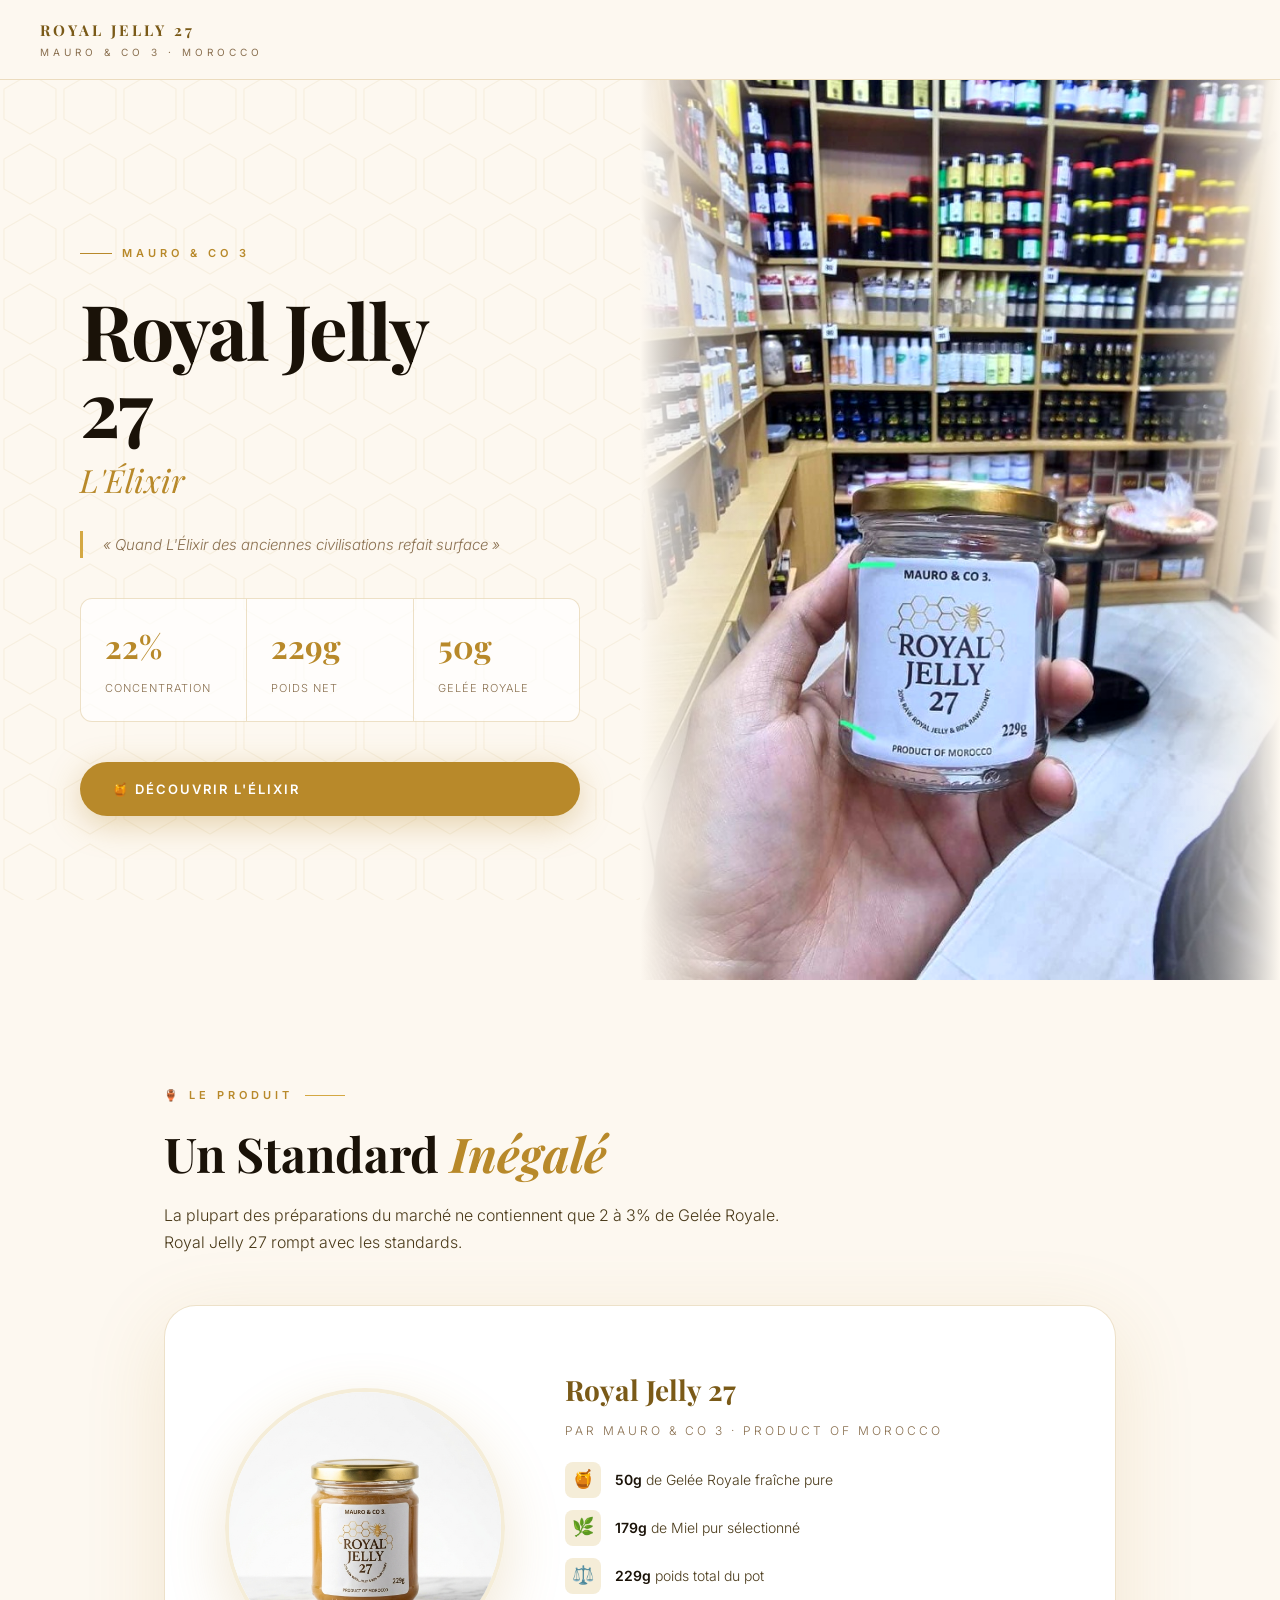
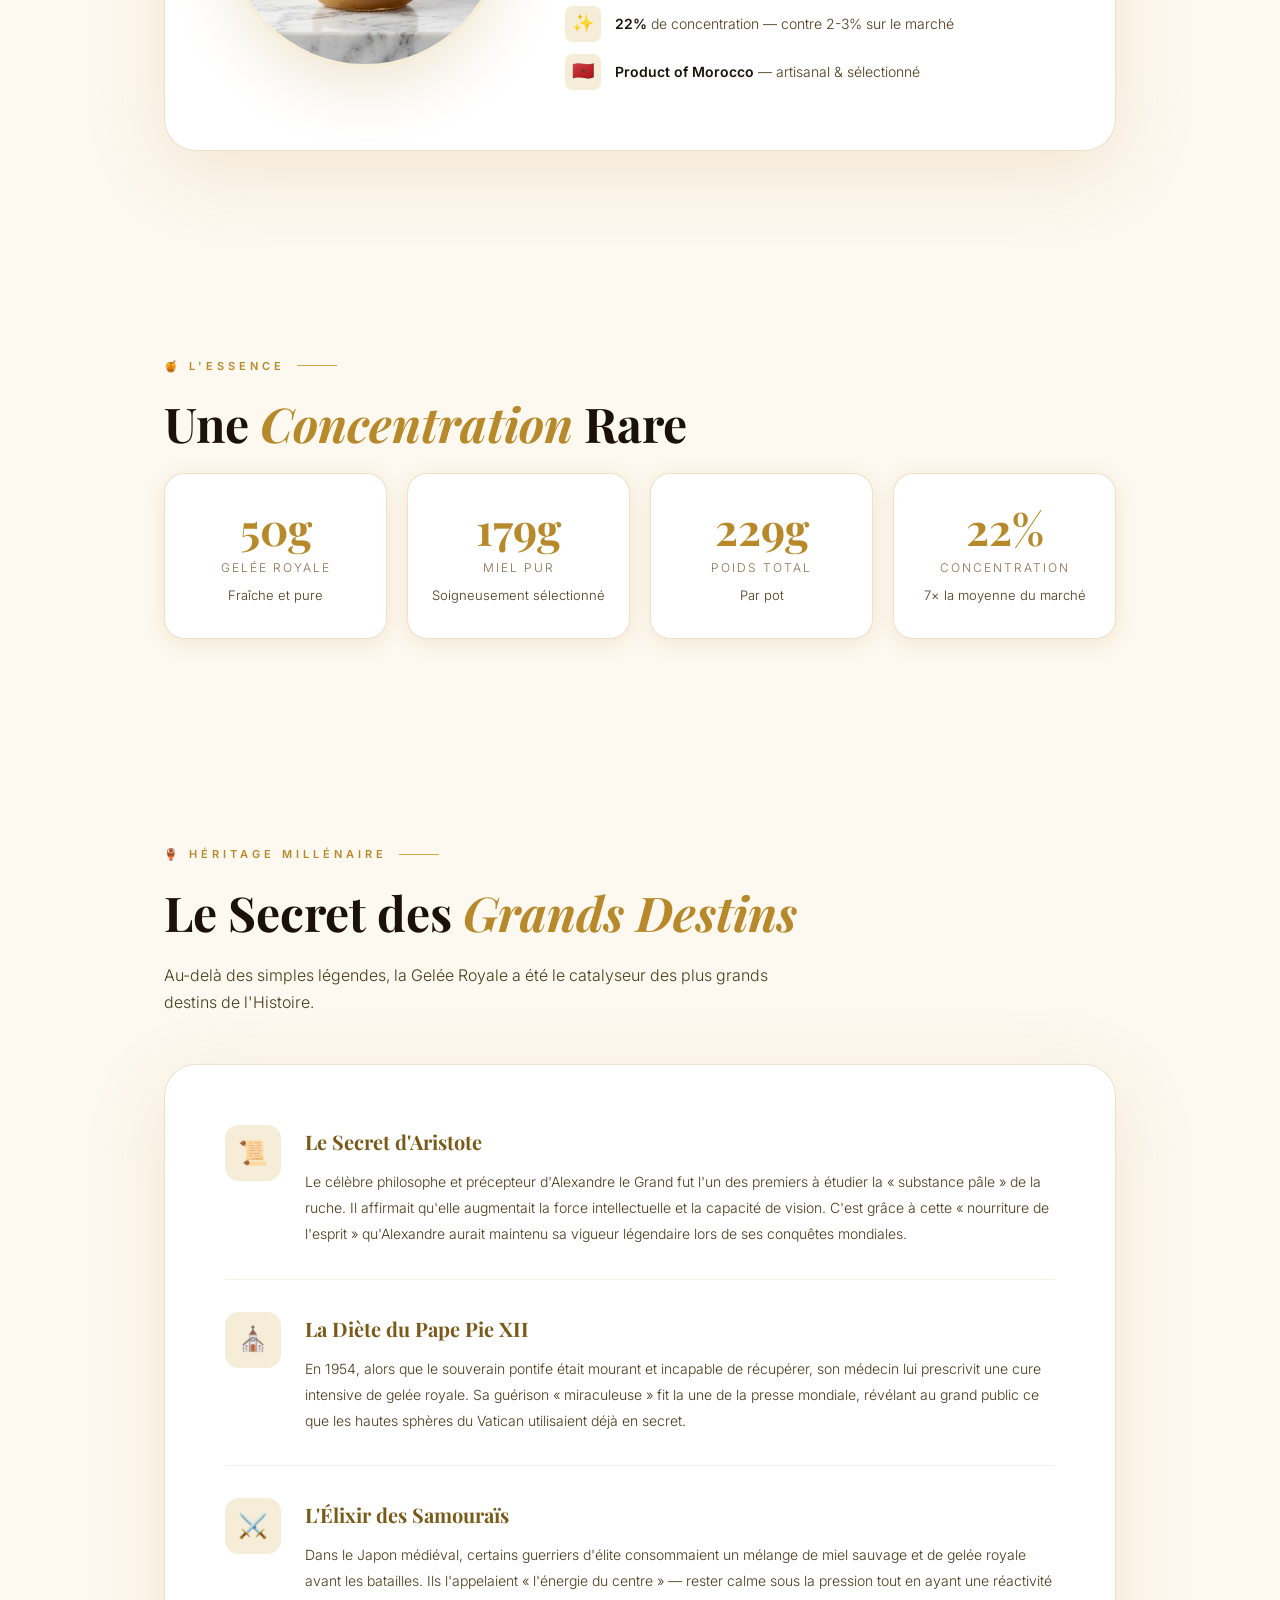
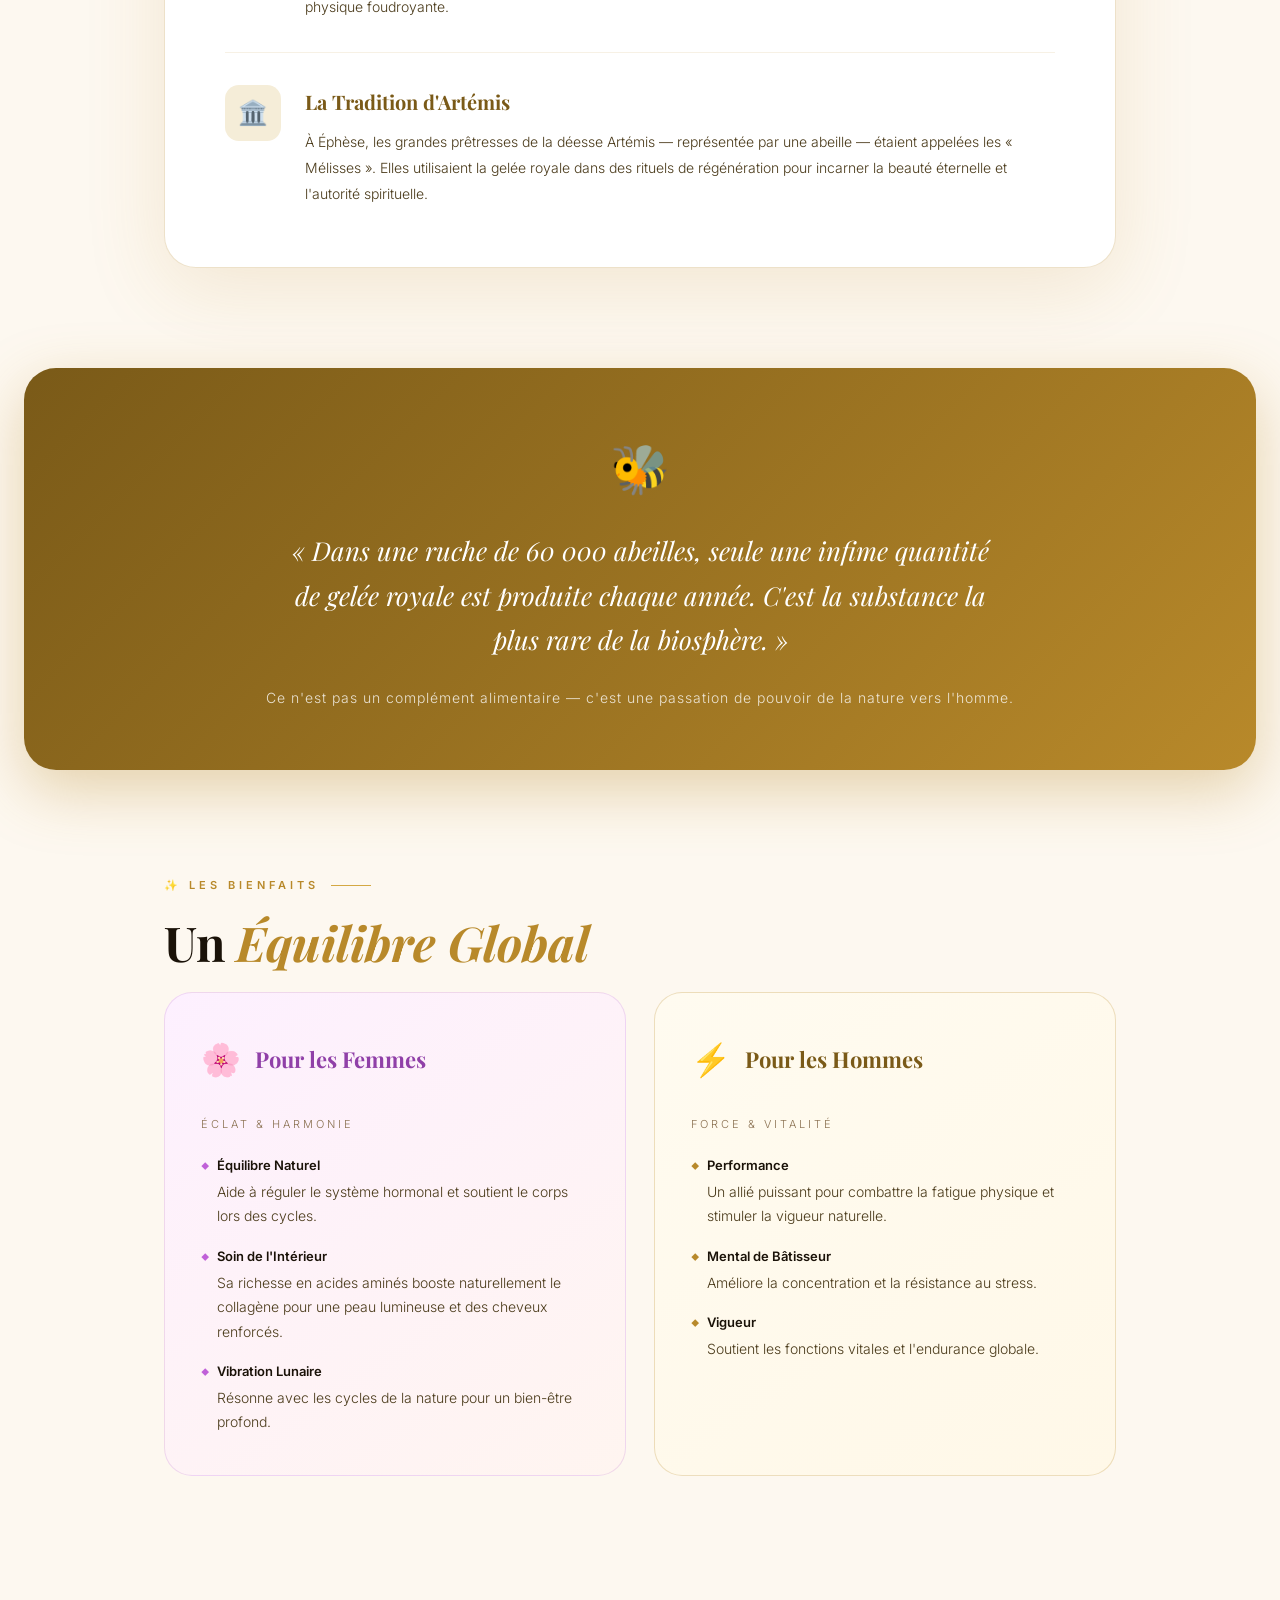
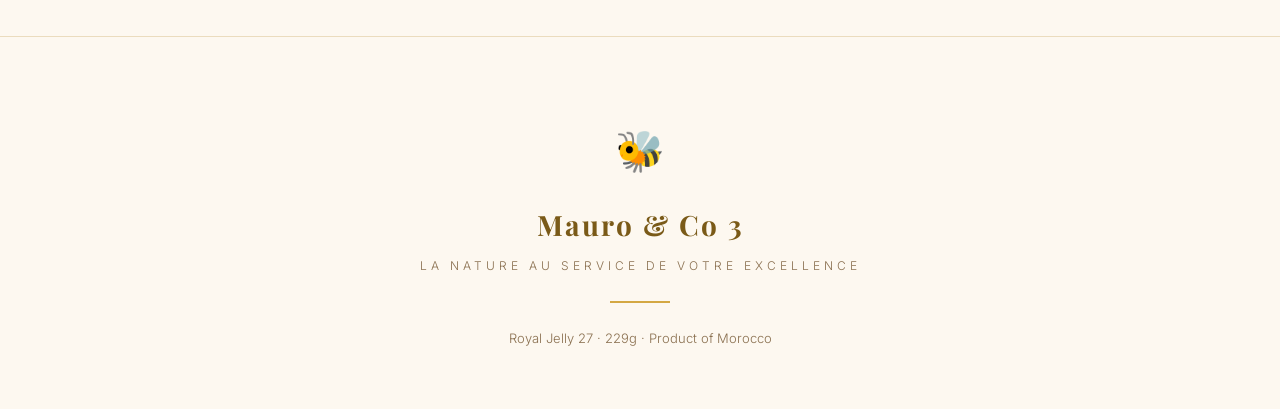
==== index.html @ 8414a885 "depoy" ====
<!DOCTYPE html>
<html lang="fr">
<head>
  <meta charset="UTF-8"/>
  <meta name="viewport" content="width=device-width,initial-scale=1.0"/>
  <title>Royal Jelly 27 — L'Élixir | Mauro & Co 3</title>
  <meta name="description" content="Royal Jelly 27 par Mauro & Co 3 — 22% de Gelée Royale pure. L'élixir des anciennes civilisations. Produit du Maroc."/>
  <link href="https://fonts.googleapis.com/css2?family=Playfair+Display:ital,wght@0,400;0,600;0,700;1,400;1,600&family=Inter:wght@300;400;500;600&display=swap" rel="stylesheet"/>
  <style>
    *,*::before,*::after{box-sizing:border-box;margin:0;padding:0}
    :root{
      --cream:#fdf8f0;
      --cream2:#f5edd8;
      --gold:#b8892a;
      --gold-light:#d4a843;
      --gold-dark:#7a5a18;
      --honey:#e8a020;
      --text:#1a1208;
      --text-mid:#4a3a1a;
      --text-light:#8a7050;
      --white:#ffffff;
      --border:rgba(184,137,42,0.25);
      --shadow:rgba(184,137,42,0.15);
    }
    html{scroll-behavior:smooth}
    body{background:var(--cream);color:var(--text);font-family:'Inter',sans-serif;font-weight:300;line-height:1.7;overflow-x:hidden}

    /* HONEYCOMB BG PATTERN */
    .hc-pattern{
      position:fixed;inset:0;z-index:0;pointer-events:none;
      background-image:url("data:image/svg+xml,%3Csvg xmlns='http://www.w3.org/2000/svg' width='60' height='70'%3E%3Cpath d='M30 4 L56 19 L56 49 L30 64 L4 49 L4 19 Z' fill='none' stroke='rgba(184,137,42,0.08)' stroke-width='1.2'/%3E%3C/svg%3E");
      background-size:60px 70px;
    }
    main{position:relative;z-index:1}

    /* NAV */
    nav{
      position:fixed;top:0;left:0;right:0;z-index:100;
      display:flex;align-items:center;justify-content:space-between;
      padding:18px 40px;
      background:rgba(253,248,240,0.92);
      backdrop-filter:blur(12px);
      border-bottom:1px solid var(--border);
    }
    .nav-logo{
      font-family:'Playfair Display',serif;
      font-size:15px;font-weight:700;letter-spacing:3px;
      color:var(--gold-dark);text-transform:uppercase;text-decoration:none;
    }
    .nav-logo span{display:block;font-size:10px;font-weight:400;letter-spacing:4px;color:var(--text-light);font-family:'Inter',sans-serif}
    .nav-badge{
      background:var(--gold);color:#fff;
      font-size:11px;font-weight:600;letter-spacing:2px;text-transform:uppercase;
      padding:6px 18px;border-radius:100px;
    }

    /* HERO */
    .hero{
      min-height:100vh;display:grid;
      grid-template-columns:1fr 1fr;
      align-items:center;gap:0;
      padding-top:80px;
    }
    @media(max-width:768px){.hero{grid-template-columns:1fr;min-height:auto;padding:100px 24px 60px}}

    .hero-left{
      padding:80px 60px 80px 80px;
      display:flex;flex-direction:column;justify-content:center;
    }
    @media(max-width:768px){.hero-left{padding:40px 24px}}

    .hero-eyebrow{
      display:inline-flex;align-items:center;gap:10px;
      font-size:11px;font-weight:600;letter-spacing:4px;text-transform:uppercase;
      color:var(--gold);margin-bottom:28px;
    }
    .hero-eyebrow::before{content:'';width:32px;height:1px;background:var(--gold)}

    .hero-title{
      font-family:'Playfair Display',serif;
      font-size:clamp(48px,6vw,80px);
      font-weight:700;line-height:1;
      letter-spacing:-2px;
      color:var(--text);margin-bottom:8px;
    }
    .hero-subtitle{
      font-family:'Playfair Display',serif;
      font-size:clamp(20px,3vw,32px);
      font-weight:400;font-style:italic;
      color:var(--gold);margin-bottom:24px;
    }
    .hero-quote{
      font-size:15px;color:var(--text-light);
      font-style:italic;border-left:3px solid var(--gold-light);
      padding-left:20px;margin-bottom:40px;line-height:1.8;
    }

    .stats-row{display:flex;gap:0;margin-bottom:40px}
    .stat-box{
      flex:1;padding:20px 24px;
      border:1px solid var(--border);
      background:rgba(255,255,255,0.7);
    }
    .stat-box:first-child{border-radius:12px 0 0 12px}
    .stat-box:last-child{border-radius:0 12px 12px 0}
    .stat-box+.stat-box{border-left:none}
    .stat-num{
      font-family:'Playfair Display',serif;
      font-size:32px;font-weight:700;color:var(--gold);display:block;
    }
    .stat-lbl{font-size:11px;color:var(--text-light);letter-spacing:1px;text-transform:uppercase}

    .btn-cta{
      display:inline-flex;align-items:center;gap:10px;
      background:var(--gold);color:#fff;
      font-size:13px;font-weight:600;letter-spacing:2px;text-transform:uppercase;
      padding:16px 32px;border-radius:100px;text-decoration:none;
      box-shadow:0 8px 32px rgba(184,137,42,0.35);
      transition:transform 0.3s,box-shadow 0.3s;
    }
    .btn-cta:hover{transform:translateY(-2px);box-shadow:0 12px 40px rgba(184,137,42,0.5)}

    /* HERO RIGHT — photo */
    .hero-right{
      position:relative;height:100vh;overflow:hidden;
      background:linear-gradient(135deg,#f0e4c8,#fdf8f0);
    }
    @media(max-width:768px){.hero-right{height:60vw;min-height:340px}}
    .hero-right img{
      width:100%;height:100%;object-fit:cover;object-position:center;
      filter:saturate(1.1) contrast(1.05);
    }
    .hero-right::after{
      content:'';position:absolute;inset:0;
      background:linear-gradient(to right,var(--cream) 0%,transparent 20%,transparent 80%,var(--cream) 100%);
    }
    .jar-badge{
      position:absolute;bottom:48px;right:48px;z-index:2;
      background:rgba(255,255,255,0.95);
      border:2px solid var(--border);
      border-radius:20px;padding:20px 28px;
      text-align:center;
      box-shadow:0 20px 60px rgba(0,0,0,0.1);
      backdrop-filter:blur(8px);
    }
    .jar-badge .jb-pct{
      font-family:'Playfair Display',serif;
      font-size:42px;font-weight:700;color:var(--gold);line-height:1;
    }
    .jar-badge .jb-txt{font-size:11px;color:var(--text-light);letter-spacing:2px;text-transform:uppercase;margin-top:4px}
    @media(max-width:768px){.jar-badge{bottom:20px;right:20px;padding:14px 20px}.jar-badge .jb-pct{font-size:28px}}

    /* SECTION BASE */
    .section{padding:100px 24px;max-width:1000px;margin:0 auto}
    .section-label{
      display:inline-flex;align-items:center;gap:12px;
      font-size:11px;font-weight:600;letter-spacing:4px;text-transform:uppercase;
      color:var(--gold);margin-bottom:20px;
    }
    .section-label::after{content:'';flex:1;width:40px;height:1px;background:var(--gold-light)}
    h2{
      font-family:'Playfair Display',serif;
      font-size:clamp(30px,4vw,48px);font-weight:700;
      color:var(--text);margin-bottom:20px;line-height:1.2;
    }
    h2 em{color:var(--gold);font-style:italic}
    .section-intro{font-size:16px;color:var(--text-mid);max-width:640px;margin-bottom:48px}

    /* LABEL SHOWCASE */
    .label-showcase{
      background:#fff;border-radius:32px;
      padding:60px;display:grid;
      grid-template-columns:280px 1fr;gap:60px;
      align-items:center;
      border:1px solid var(--border);
      box-shadow:0 20px 80px var(--shadow);
    }
    @media(max-width:700px){.label-showcase{grid-template-columns:1fr;padding:32px}}
    .label-jar{
      width:100%;aspect-ratio:1;border-radius:50%;
      object-fit:cover;object-position:center 30%;
      box-shadow:0 20px 60px rgba(184,137,42,0.2);
      border:4px solid var(--cream2);
    }
    .label-info h3{
      font-family:'Playfair Display',serif;
      font-size:28px;font-weight:700;color:var(--gold-dark);margin-bottom:8px;
    }
    .label-info .li-sub{font-size:12px;letter-spacing:3px;text-transform:uppercase;color:var(--text-light);margin-bottom:20px}
    .label-facts{display:flex;flex-direction:column;gap:12px}
    .lf-row{display:flex;align-items:center;gap:14px;font-size:14px;color:var(--text-mid)}
    .lf-row .lf-icon{font-size:18px;width:36px;height:36px;background:var(--cream2);border-radius:8px;display:flex;align-items:center;justify-content:center;flex-shrink:0}
    .lf-row strong{color:var(--text);font-weight:600}

    /* COMPOSITION CARDS */
    .compo-grid{display:grid;grid-template-columns:repeat(auto-fit,minmax(180px,1fr));gap:20px}
    .compo-card{
      background:#fff;border:1px solid var(--border);
      border-radius:20px;padding:32px 24px;text-align:center;
      box-shadow:0 4px 20px var(--shadow);
      transition:transform 0.3s,box-shadow 0.3s;
    }
    .compo-card:hover{transform:translateY(-6px);box-shadow:0 12px 40px rgba(184,137,42,0.2)}
    .cc-num{
      font-family:'Playfair Display',serif;
      font-size:44px;font-weight:700;color:var(--gold);display:block;line-height:1;margin-bottom:8px;
    }
    .cc-lbl{font-size:12px;color:var(--text-light);text-transform:uppercase;letter-spacing:2px}
    .cc-sub{font-size:13px;color:var(--text-mid);margin-top:6px}

    /* HERITAGE */
    .heritage-wrap{
      background:#fff;border-radius:32px;padding:60px;
      border:1px solid var(--border);
      box-shadow:0 20px 80px var(--shadow);
    }
    @media(max-width:600px){.heritage-wrap{padding:32px 24px}}
    .story{display:grid;grid-template-columns:56px 1fr;gap:24px;padding:32px 0;border-bottom:1px solid rgba(184,137,42,0.12)}
    .story:last-child{border-bottom:none;padding-bottom:0}
    .story:first-child{padding-top:0}
    .story-icon{
      width:56px;height:56px;background:var(--cream2);border-radius:14px;
      display:flex;align-items:center;justify-content:center;font-size:24px;flex-shrink:0;
    }
    .story h3{
      font-family:'Playfair Display',serif;font-size:20px;font-weight:700;
      color:var(--gold-dark);margin-bottom:10px;
    }
    .story p{font-size:14px;color:var(--text-mid);line-height:1.85}

    /* RARITY PULLQUOTE */
    .pullquote{
      text-align:center;padding:60px 40px;
      background:linear-gradient(135deg,var(--gold-dark),var(--gold));
      border-radius:32px;color:#fff;margin:0 24px;
      box-shadow:0 20px 60px rgba(184,137,42,0.35);
    }
    .pullquote .pq-bee{font-size:48px;margin-bottom:20px;display:block}
    .pullquote blockquote{
      font-family:'Playfair Display',serif;
      font-size:clamp(18px,2.5vw,26px);font-style:italic;font-weight:400;
      line-height:1.7;max-width:700px;margin:0 auto 24px;
    }
    .pullquote p{font-size:14px;opacity:0.8;letter-spacing:1px}

    /* BENEFITS */
    .benefits-grid{display:grid;grid-template-columns:1fr 1fr;gap:28px}
    @media(max-width:640px){.benefits-grid{grid-template-columns:1fr}}
    .benefit-panel{border-radius:28px;padding:40px 36px;border:1px solid}
    .benefit-panel.women{
      background:linear-gradient(145deg,#fdf0ff,#fff5f0);
      border-color:rgba(180,100,200,0.2);
    }
    .benefit-panel.men{
      background:linear-gradient(145deg,#fffbf0,#fff8e8);
      border-color:var(--border);
    }
    .bp-header{display:flex;align-items:center;gap:14px;margin-bottom:28px}
    .bp-icon{font-size:32px}
    .bp-header h3{
      font-family:'Playfair Display',serif;font-size:22px;font-weight:700;
    }
    .benefit-panel.women .bp-header h3{color:#9040a8}
    .benefit-panel.men .bp-header h3{color:var(--gold-dark)}
    .bp-tag{font-size:11px;letter-spacing:3px;text-transform:uppercase;color:var(--text-light);margin-bottom:20px;display:block}
    .bp-list{list-style:none;display:flex;flex-direction:column;gap:16px}
    .bp-list li{font-size:14px;color:var(--text-mid);padding-left:16px;position:relative;line-height:1.75}
    .bp-list li::before{content:'◆';position:absolute;left:0;top:5px;font-size:8px}
    .benefit-panel.women .bp-list li::before{color:#c060d8}
    .benefit-panel.men .bp-list li::before{color:var(--gold)}
    .bp-list li strong{display:block;font-weight:600;color:var(--text);font-size:13px;margin-bottom:3px}

    /* FOOTER */
    footer{
      text-align:center;padding:80px 24px 60px;
      border-top:1px solid var(--border);margin-top:60px;
    }
    .footer-bee{font-size:40px;display:block;margin-bottom:16px}
    .footer-brand{
      font-family:'Playfair Display',serif;
      font-size:28px;font-weight:700;letter-spacing:2px;color:var(--gold-dark);
    }
    .footer-sub{font-size:12px;letter-spacing:4px;text-transform:uppercase;color:var(--text-light);margin-top:8px}
    .footer-line{width:60px;height:2px;background:var(--gold-light);margin:24px auto}
    .footer-note{font-size:13px;color:var(--text-light)}

    /* REVEAL */
    .reveal{opacity:0;transform:translateY(30px);transition:opacity 0.8s ease,transform 0.8s ease}
    .reveal.on{opacity:1;transform:none}

    /* SCROLLBAR */
    ::-webkit-scrollbar{width:5px}
    ::-webkit-scrollbar-track{background:var(--cream)}
    ::-webkit-scrollbar-thumb{background:var(--gold-light);border-radius:3px}
  </style>
</head>
<body>

<div class="hc-pattern"></div>

<!-- NAV -->
<nav>
  <a href="#" class="nav-logo">
    Royal Jelly 27
    <span>Mauro &amp; Co 3 · Morocco</span>
  </a>

</nav>

<main>

  <!-- HERO -->
  <div class="hero">
    <div class="hero-left reveal">
      <span class="hero-eyebrow">Mauro &amp; Co 3</span>
      <h1 class="hero-title">Royal Jelly<br/>27</h1>
      <p class="hero-subtitle">L'Élixir</p>
      <p class="hero-quote">« Quand L'Élixir des anciennes civilisations refait surface »</p>
      <div class="stats-row">
        <div class="stat-box">
          <span class="stat-num">22%</span>
          <span class="stat-lbl">Concentration</span>
        </div>
        <div class="stat-box">
          <span class="stat-num">229g</span>
          <span class="stat-lbl">Poids net</span>
        </div>
        <div class="stat-box">
          <span class="stat-num">50g</span>
          <span class="stat-lbl">Gelée Royale</span>
        </div>
      </div>
      <a href="#product" class="btn-cta">🍯 Découvrir l'Élixir</a>
    </div>
    <div class="hero-right">
      <img src="royal-jelly-photo.jpg" alt="Royal Jelly 27 — Mauro & Co 3, 229g, Product of Morocco"/>

    </div>
  </div>

  <!-- LABEL SHOWCASE -->
  <section class="section reveal" id="product">
    <span class="section-label">🏺 Le Produit</span>
    <h2>Un Standard <em>Inégalé</em></h2>
    <p class="section-intro">La plupart des préparations du marché ne contiennent que 2 à 3% de Gelée Royale. Royal Jelly 27 rompt avec les standards.</p>
    <div class="label-showcase">
      <img src="royal-jelly-mockup.png" alt="Royal Jelly 27 jar" class="label-jar" onerror="this.src='royal-jelly-photo.jpg';this.style.objectPosition='center 20%'"/>
      <div class="label-info">
        <h3>Royal Jelly 27</h3>
        <p class="li-sub">Par Mauro &amp; Co 3 · Product of Morocco</p>
        <div class="label-facts">
          <div class="lf-row"><span class="lf-icon">🍯</span><span><strong>50g</strong> de Gelée Royale fraîche pure</span></div>
          <div class="lf-row"><span class="lf-icon">🌿</span><span><strong>179g</strong> de Miel pur sélectionné</span></div>
          <div class="lf-row"><span class="lf-icon">⚖️</span><span><strong>229g</strong> poids total du pot</span></div>
          <div class="lf-row"><span class="lf-icon">✨</span><span><strong>22%</strong> de concentration — contre 2-3% sur le marché</span></div>
          <div class="lf-row"><span class="lf-icon">🇲🇦</span><span><strong>Product of Morocco</strong> — artisanal &amp; sélectionné</span></div>
        </div>
      </div>
    </div>
  </section>

  <!-- COMPOSITION -->
  <section class="section reveal">
    <span class="section-label">🍯 L'Essence</span>
    <h2>Une <em>Concentration</em> Rare</h2>
    <div class="compo-grid">
      <div class="compo-card">
        <span class="cc-num">50g</span>
        <p class="cc-lbl">Gelée Royale</p>
        <p class="cc-sub">Fraîche et pure</p>
      </div>
      <div class="compo-card">
        <span class="cc-num">179g</span>
        <p class="cc-lbl">Miel Pur</p>
        <p class="cc-sub">Soigneusement sélectionné</p>
      </div>
      <div class="compo-card">
        <span class="cc-num">229g</span>
        <p class="cc-lbl">Poids Total</p>
        <p class="cc-sub">Par pot</p>
      </div>
      <div class="compo-card">
        <span class="cc-num">22%</span>
        <p class="cc-lbl">Concentration</p>
        <p class="cc-sub">7× la moyenne du marché</p>
      </div>
    </div>
  </section>

  <!-- HERITAGE -->
  <section class="section reveal">
    <span class="section-label">🏺 Héritage Millénaire</span>
    <h2>Le Secret des <em>Grands Destins</em></h2>
    <p class="section-intro">Au-delà des simples légendes, la Gelée Royale a été le catalyseur des plus grands destins de l'Histoire.</p>
    <div class="heritage-wrap">
      <div class="story">
        <div class="story-icon">📜</div>
        <div>
          <h3>Le Secret d'Aristote</h3>
          <p>Le célèbre philosophe et précepteur d'Alexandre le Grand fut l'un des premiers à étudier la « substance pâle » de la ruche. Il affirmait qu'elle augmentait la force intellectuelle et la capacité de vision. C'est grâce à cette « nourriture de l'esprit » qu'Alexandre aurait maintenu sa vigueur légendaire lors de ses conquêtes mondiales.</p>
        </div>
      </div>
      <div class="story">
        <div class="story-icon">⛪</div>
        <div>
          <h3>La Diète du Pape Pie XII</h3>
          <p>En 1954, alors que le souverain pontife était mourant et incapable de récupérer, son médecin lui prescrivit une cure intensive de gelée royale. Sa guérison « miraculeuse » fit la une de la presse mondiale, révélant au grand public ce que les hautes sphères du Vatican utilisaient déjà en secret.</p>
        </div>
      </div>
      <div class="story">
        <div class="story-icon">⚔️</div>
        <div>
          <h3>L'Élixir des Samouraïs</h3>
          <p>Dans le Japon médiéval, certains guerriers d'élite consommaient un mélange de miel sauvage et de gelée royale avant les batailles. Ils l'appelaient « l'énergie du centre » — rester calme sous la pression tout en ayant une réactivité physique foudroyante.</p>
        </div>
      </div>
      <div class="story">
        <div class="story-icon">🏛️</div>
        <div>
          <h3>La Tradition d'Artémis</h3>
          <p>À Éphèse, les grandes prêtresses de la déesse Artémis — représentée par une abeille — étaient appelées les « Mélisses ». Elles utilisaient la gelée royale dans des rituels de régénération pour incarner la beauté éternelle et l'autorité spirituelle.</p>
        </div>
      </div>
    </div>
  </section>

  <!-- PULLQUOTE -->
  <div class="pullquote reveal">
    <span class="pq-bee">🐝</span>
    <blockquote>
      « Dans une ruche de 60 000 abeilles, seule une infime quantité de gelée royale est produite chaque année. C'est la substance la plus rare de la biosphère. »
    </blockquote>
    <p>Ce n'est pas un complément alimentaire — c'est une passation de pouvoir de la nature vers l'homme.</p>
  </div>

  <!-- BENEFITS -->
  <section class="section reveal">
    <span class="section-label">✨ Les Bienfaits</span>
    <h2>Un <em>Équilibre Global</em></h2>
    <div class="benefits-grid">
      <div class="benefit-panel women">
        <div class="bp-header"><span class="bp-icon">🌸</span><h3>Pour les Femmes</h3></div>
        <span class="bp-tag">Éclat &amp; Harmonie</span>
        <ul class="bp-list">
          <li><strong>Équilibre Naturel</strong>Aide à réguler le système hormonal et soutient le corps lors des cycles.</li>
          <li><strong>Soin de l'Intérieur</strong>Sa richesse en acides aminés booste naturellement le collagène pour une peau lumineuse et des cheveux renforcés.</li>
          <li><strong>Vibration Lunaire</strong>Résonne avec les cycles de la nature pour un bien-être profond.</li>
        </ul>
      </div>
      <div class="benefit-panel men">
        <div class="bp-header"><span class="bp-icon">⚡</span><h3>Pour les Hommes</h3></div>
        <span class="bp-tag">Force &amp; Vitalité</span>
        <ul class="bp-list">
          <li><strong>Performance</strong>Un allié puissant pour combattre la fatigue physique et stimuler la vigueur naturelle.</li>
          <li><strong>Mental de Bâtisseur</strong>Améliore la concentration et la résistance au stress.</li>
          <li><strong>Vigueur</strong>Soutient les fonctions vitales et l'endurance globale.</li>
        </ul>
      </div>
    </div>
  </section>

  <!-- FOOTER -->
  <footer class="reveal">
    <span class="footer-bee">🐝</span>
    <p class="footer-brand">Mauro &amp; Co 3</p>
    <p class="footer-sub">La Nature au service de votre excellence</p>
    <div class="footer-line"></div>
    <p class="footer-note">Royal Jelly 27 · 229g · Product of Morocco</p>
  </footer>

</main>

<script>
  const obs = new IntersectionObserver(entries => {
    entries.forEach(e => { if(e.isIntersecting) e.target.classList.add('on') });
  }, {threshold: 0.1});
  document.querySelectorAll('.reveal').forEach(el => obs.observe(el));
</script>
</body>
</html>
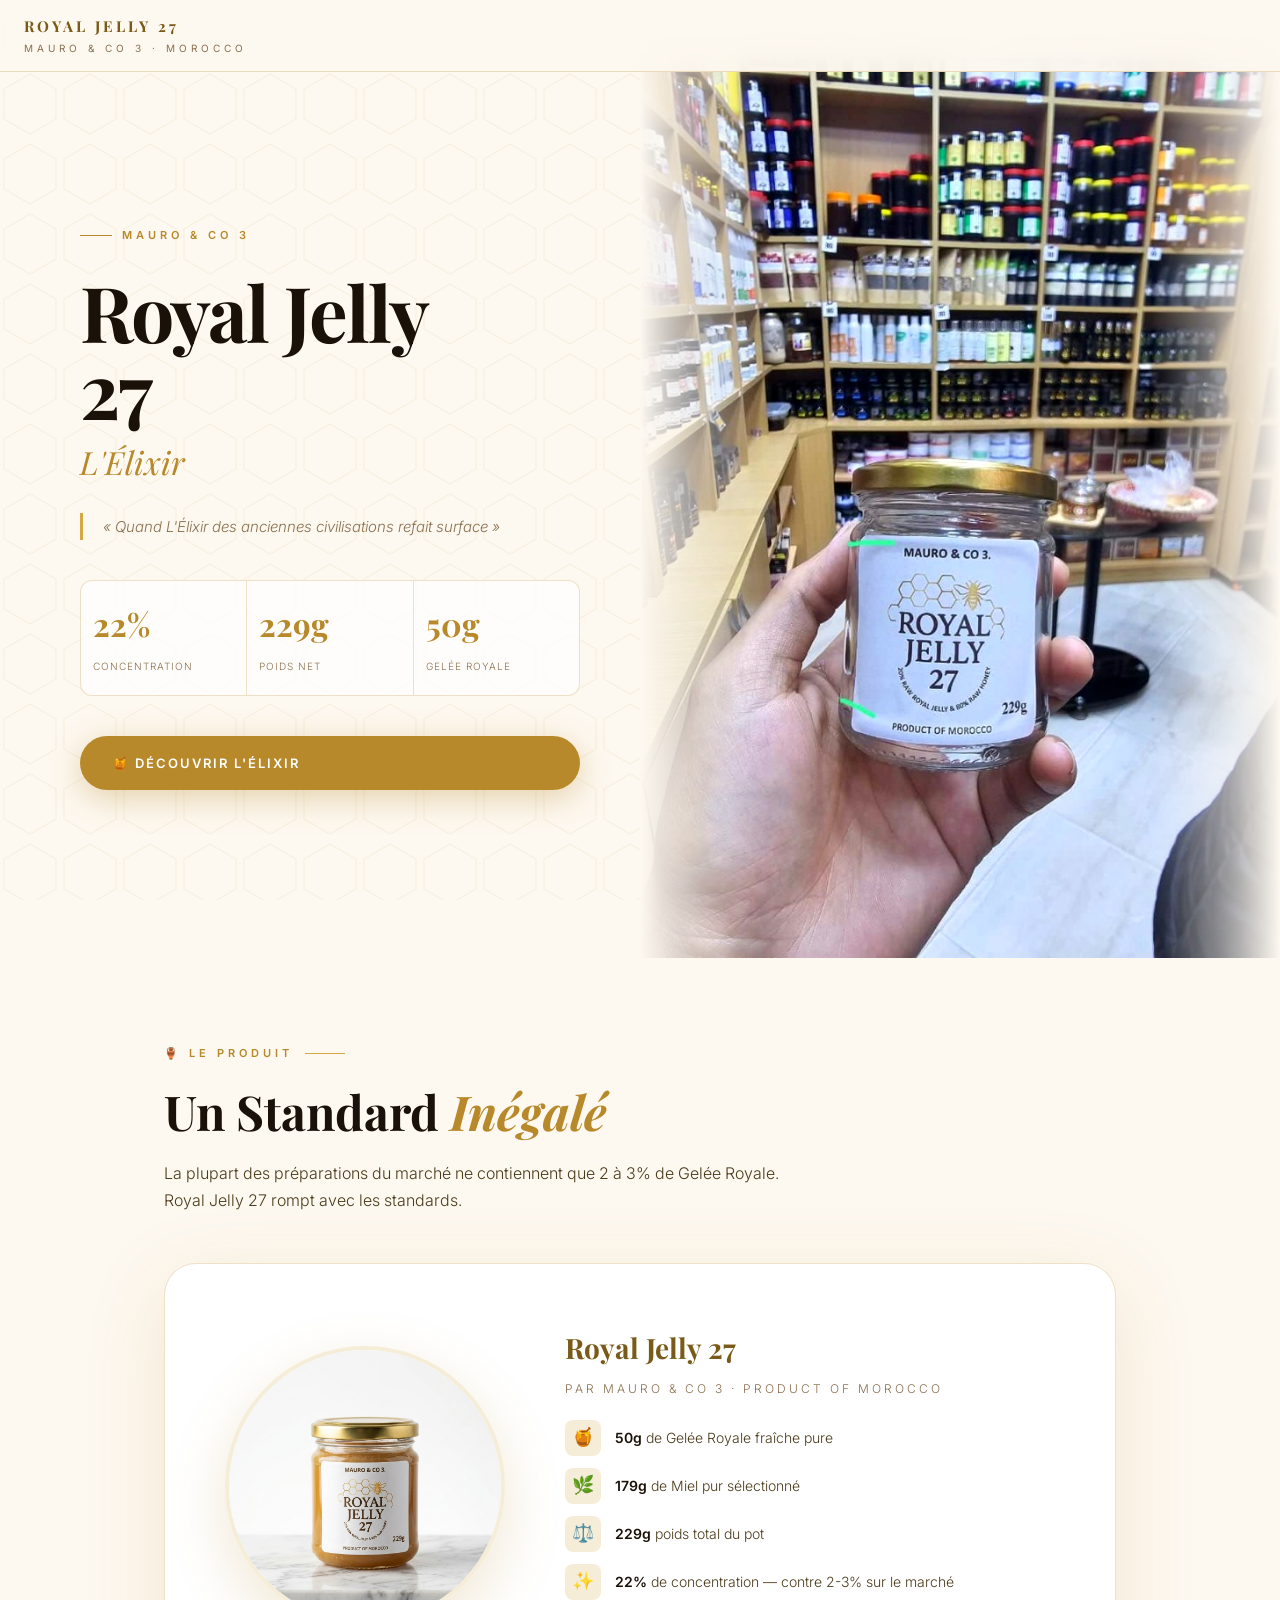
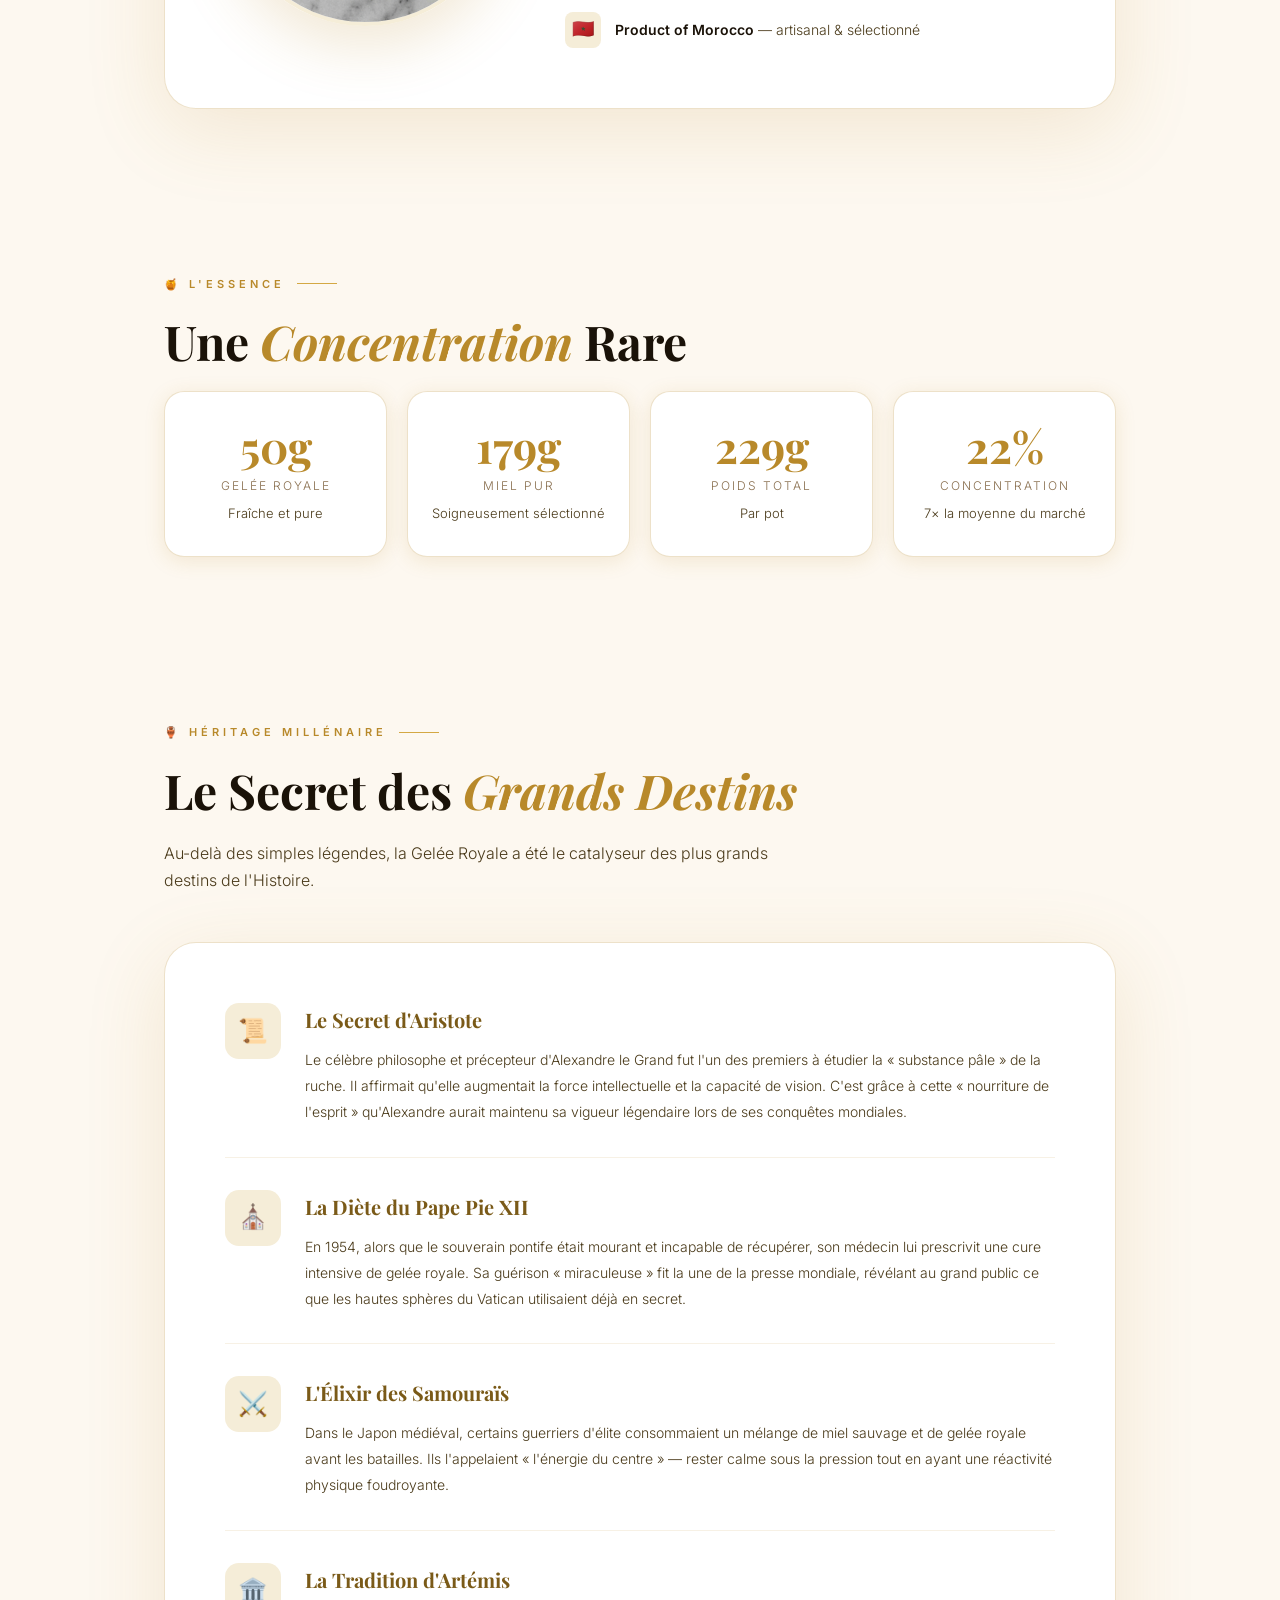
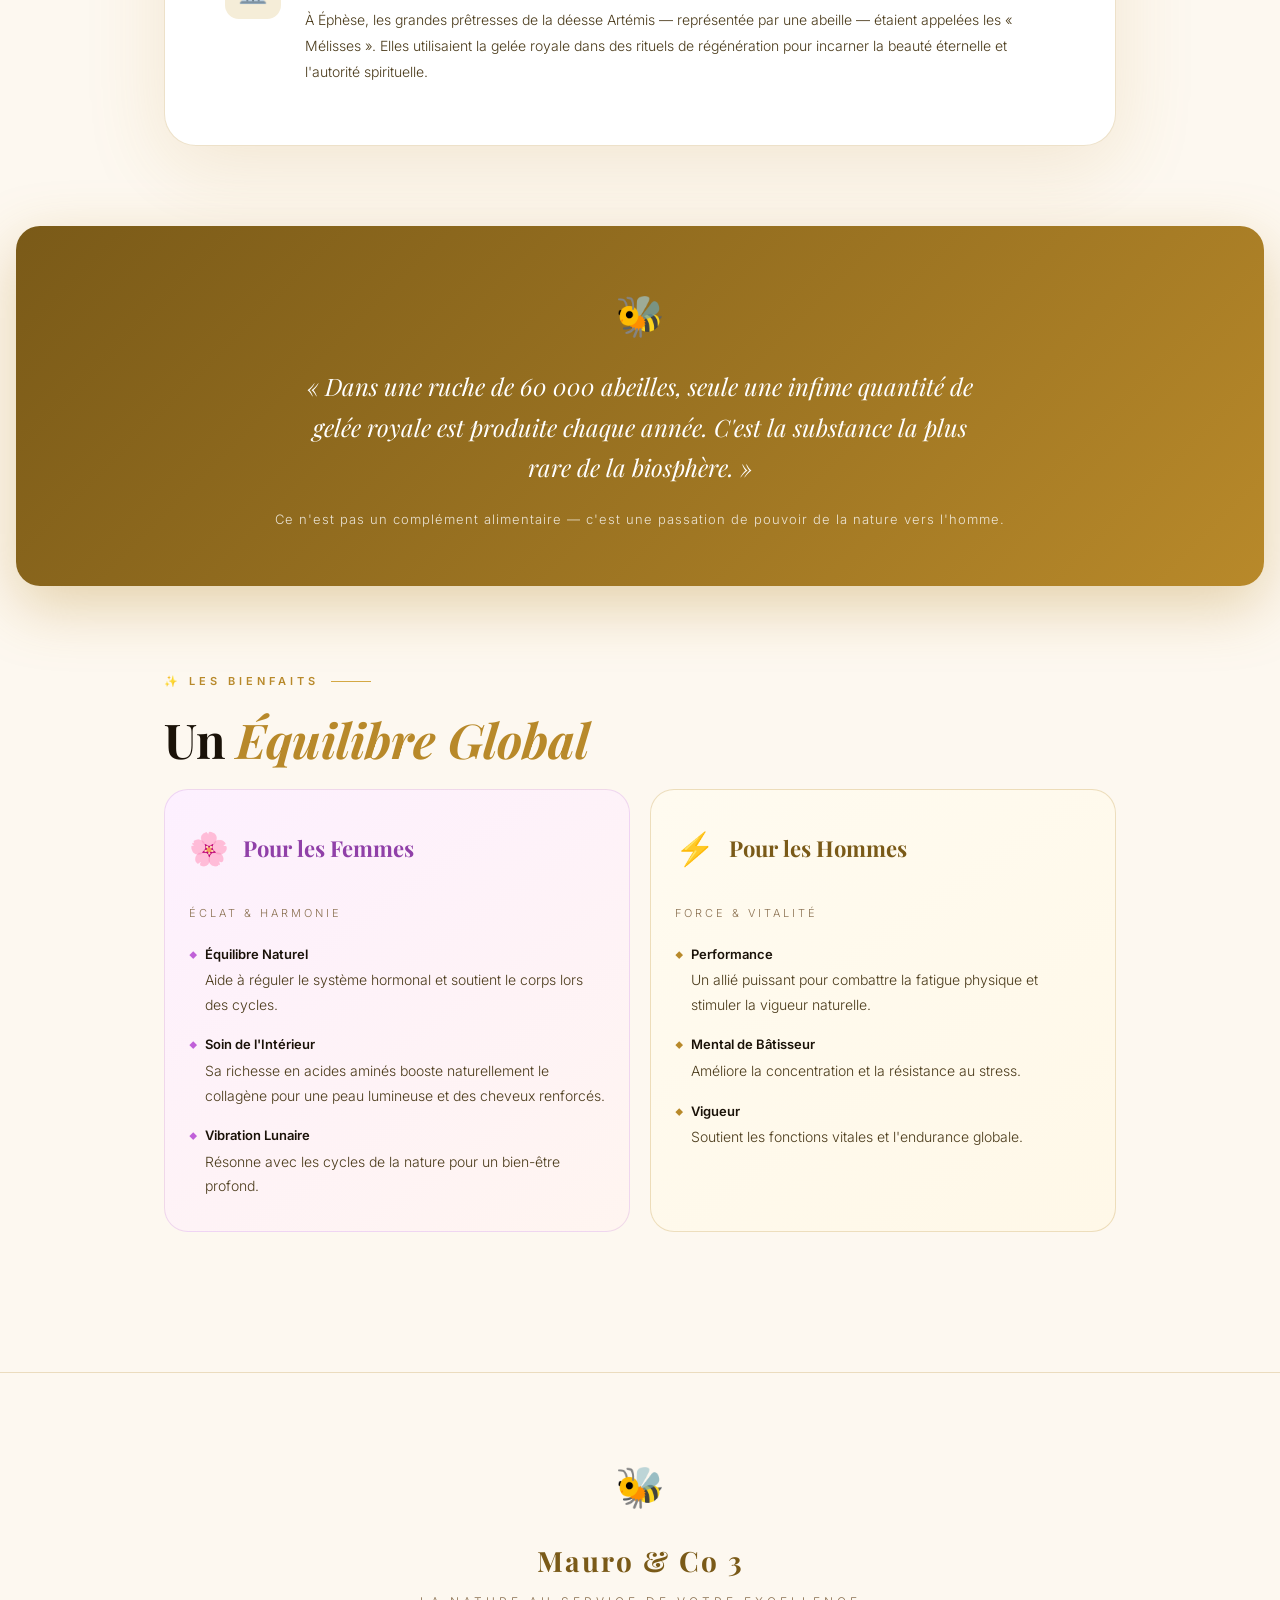
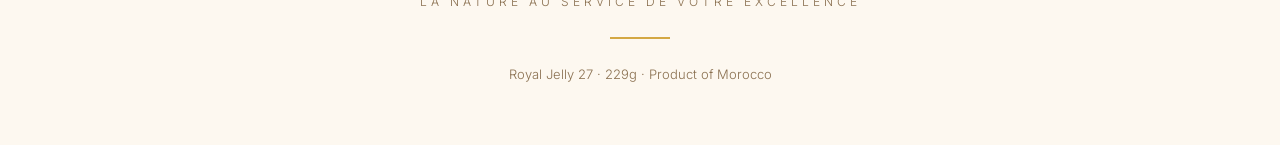
==== commit 95d4824f: "depoy1" ====
--- a/index.html
+++ b/index.html
@@ -37,11 +37,12 @@
     nav{
       position:fixed;top:0;left:0;right:0;z-index:100;
       display:flex;align-items:center;justify-content:space-between;
-      padding:18px 40px;
-      background:rgba(253,248,240,0.92);
+      padding:14px 24px;
+      background:rgba(253,248,240,0.95);
       backdrop-filter:blur(12px);
       border-bottom:1px solid var(--border);
     }
+    @media(max-width:480px){nav{padding:12px 16px}}
     .nav-logo{
       font-family:'Playfair Display',serif;
       font-size:15px;font-weight:700;letter-spacing:3px;
@@ -59,15 +60,15 @@
       min-height:100vh;display:grid;
       grid-template-columns:1fr 1fr;
       align-items:center;gap:0;
-      padding-top:80px;
-    }
-    @media(max-width:768px){.hero{grid-template-columns:1fr;min-height:auto;padding:100px 24px 60px}}
+      padding-top:58px;
+    }
+    @media(max-width:768px){.hero{grid-template-columns:1fr;min-height:auto;padding:0}}
 
     .hero-left{
       padding:80px 60px 80px 80px;
       display:flex;flex-direction:column;justify-content:center;
     }
-    @media(max-width:768px){.hero-left{padding:40px 24px}}
+    @media(max-width:768px){.hero-left{padding:36px 20px 48px;order:2}}
 
     .hero-eyebrow{
       display:inline-flex;align-items:center;gap:10px;
@@ -97,7 +98,7 @@
 
     .stats-row{display:flex;gap:0;margin-bottom:40px}
     .stat-box{
-      flex:1;padding:20px 24px;
+      flex:1;padding:16px 12px;
       border:1px solid var(--border);
       background:rgba(255,255,255,0.7);
     }
@@ -106,9 +107,9 @@
     .stat-box+.stat-box{border-left:none}
     .stat-num{
       font-family:'Playfair Display',serif;
-      font-size:32px;font-weight:700;color:var(--gold);display:block;
-    }
-    .stat-lbl{font-size:11px;color:var(--text-light);letter-spacing:1px;text-transform:uppercase}
+      font-size:clamp(20px,5vw,32px);font-weight:700;color:var(--gold);display:block;
+    }
+    .stat-lbl{font-size:10px;color:var(--text-light);letter-spacing:1px;text-transform:uppercase}
 
     .btn-cta{
       display:inline-flex;align-items:center;gap:10px;
@@ -125,7 +126,7 @@
       position:relative;height:100vh;overflow:hidden;
       background:linear-gradient(135deg,#f0e4c8,#fdf8f0);
     }
-    @media(max-width:768px){.hero-right{height:60vw;min-height:340px}}
+    @media(max-width:768px){.hero-right{height:70vw;min-height:280px;order:1}}
     .hero-right img{
       width:100%;height:100%;object-fit:cover;object-position:center;
       filter:saturate(1.1) contrast(1.05);
@@ -151,7 +152,8 @@
     @media(max-width:768px){.jar-badge{bottom:20px;right:20px;padding:14px 20px}.jar-badge .jb-pct{font-size:28px}}
 
     /* SECTION BASE */
-    .section{padding:100px 24px;max-width:1000px;margin:0 auto}
+    .section{padding:80px 24px;max-width:1000px;margin:0 auto}
+    @media(max-width:480px){.section{padding:56px 16px}}
     .section-label{
       display:inline-flex;align-items:center;gap:12px;
       font-size:11px;font-weight:600;letter-spacing:4px;text-transform:uppercase;
@@ -230,23 +232,25 @@
 
     /* RARITY PULLQUOTE */
     .pullquote{
-      text-align:center;padding:60px 40px;
+      text-align:center;padding:56px 32px;
       background:linear-gradient(135deg,var(--gold-dark),var(--gold));
-      border-radius:32px;color:#fff;margin:0 24px;
+      border-radius:24px;color:#fff;margin:0 16px;
       box-shadow:0 20px 60px rgba(184,137,42,0.35);
     }
-    .pullquote .pq-bee{font-size:48px;margin-bottom:20px;display:block}
+    @media(max-width:480px){.pullquote{padding:40px 20px;border-radius:20px;margin:0 12px}}
+    .pullquote .pq-bee{font-size:40px;margin-bottom:16px;display:block}
     .pullquote blockquote{
       font-family:'Playfair Display',serif;
-      font-size:clamp(18px,2.5vw,26px);font-style:italic;font-weight:400;
-      line-height:1.7;max-width:700px;margin:0 auto 24px;
-    }
-    .pullquote p{font-size:14px;opacity:0.8;letter-spacing:1px}
+      font-size:clamp(16px,2.5vw,24px);font-style:italic;font-weight:400;
+      line-height:1.7;max-width:700px;margin:0 auto 20px;
+    }
+    .pullquote p{font-size:13px;opacity:0.8;letter-spacing:1px}
 
     /* BENEFITS */
-    .benefits-grid{display:grid;grid-template-columns:1fr 1fr;gap:28px}
-    @media(max-width:640px){.benefits-grid{grid-template-columns:1fr}}
-    .benefit-panel{border-radius:28px;padding:40px 36px;border:1px solid}
+    .benefits-grid{display:grid;grid-template-columns:1fr 1fr;gap:20px}
+    @media(max-width:640px){.benefits-grid{grid-template-columns:1fr;gap:16px}}
+    .benefit-panel{border-radius:24px;padding:32px 24px;border:1px solid}
+    @media(max-width:480px){.benefit-panel{padding:24px 18px}}
     .benefit-panel.women{
       background:linear-gradient(145deg,#fdf0ff,#fff5f0);
       border-color:rgba(180,100,200,0.2);
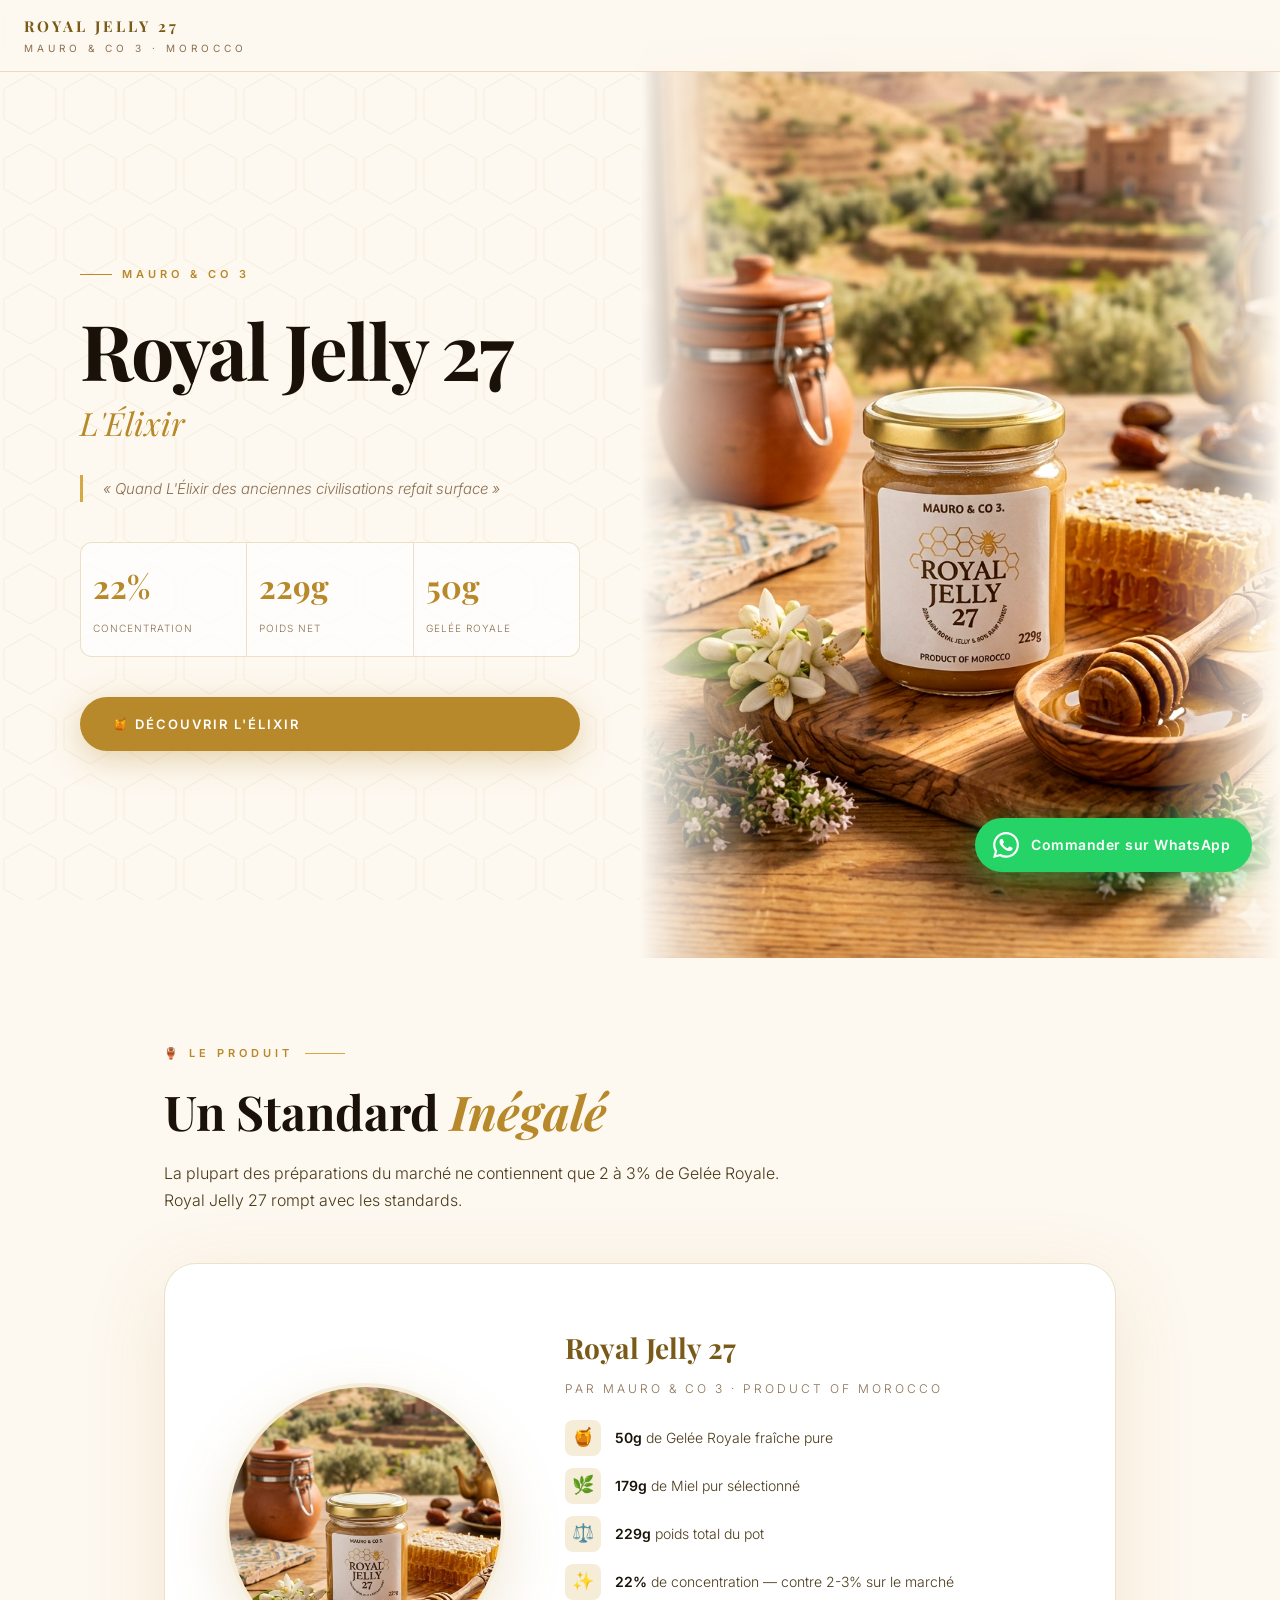
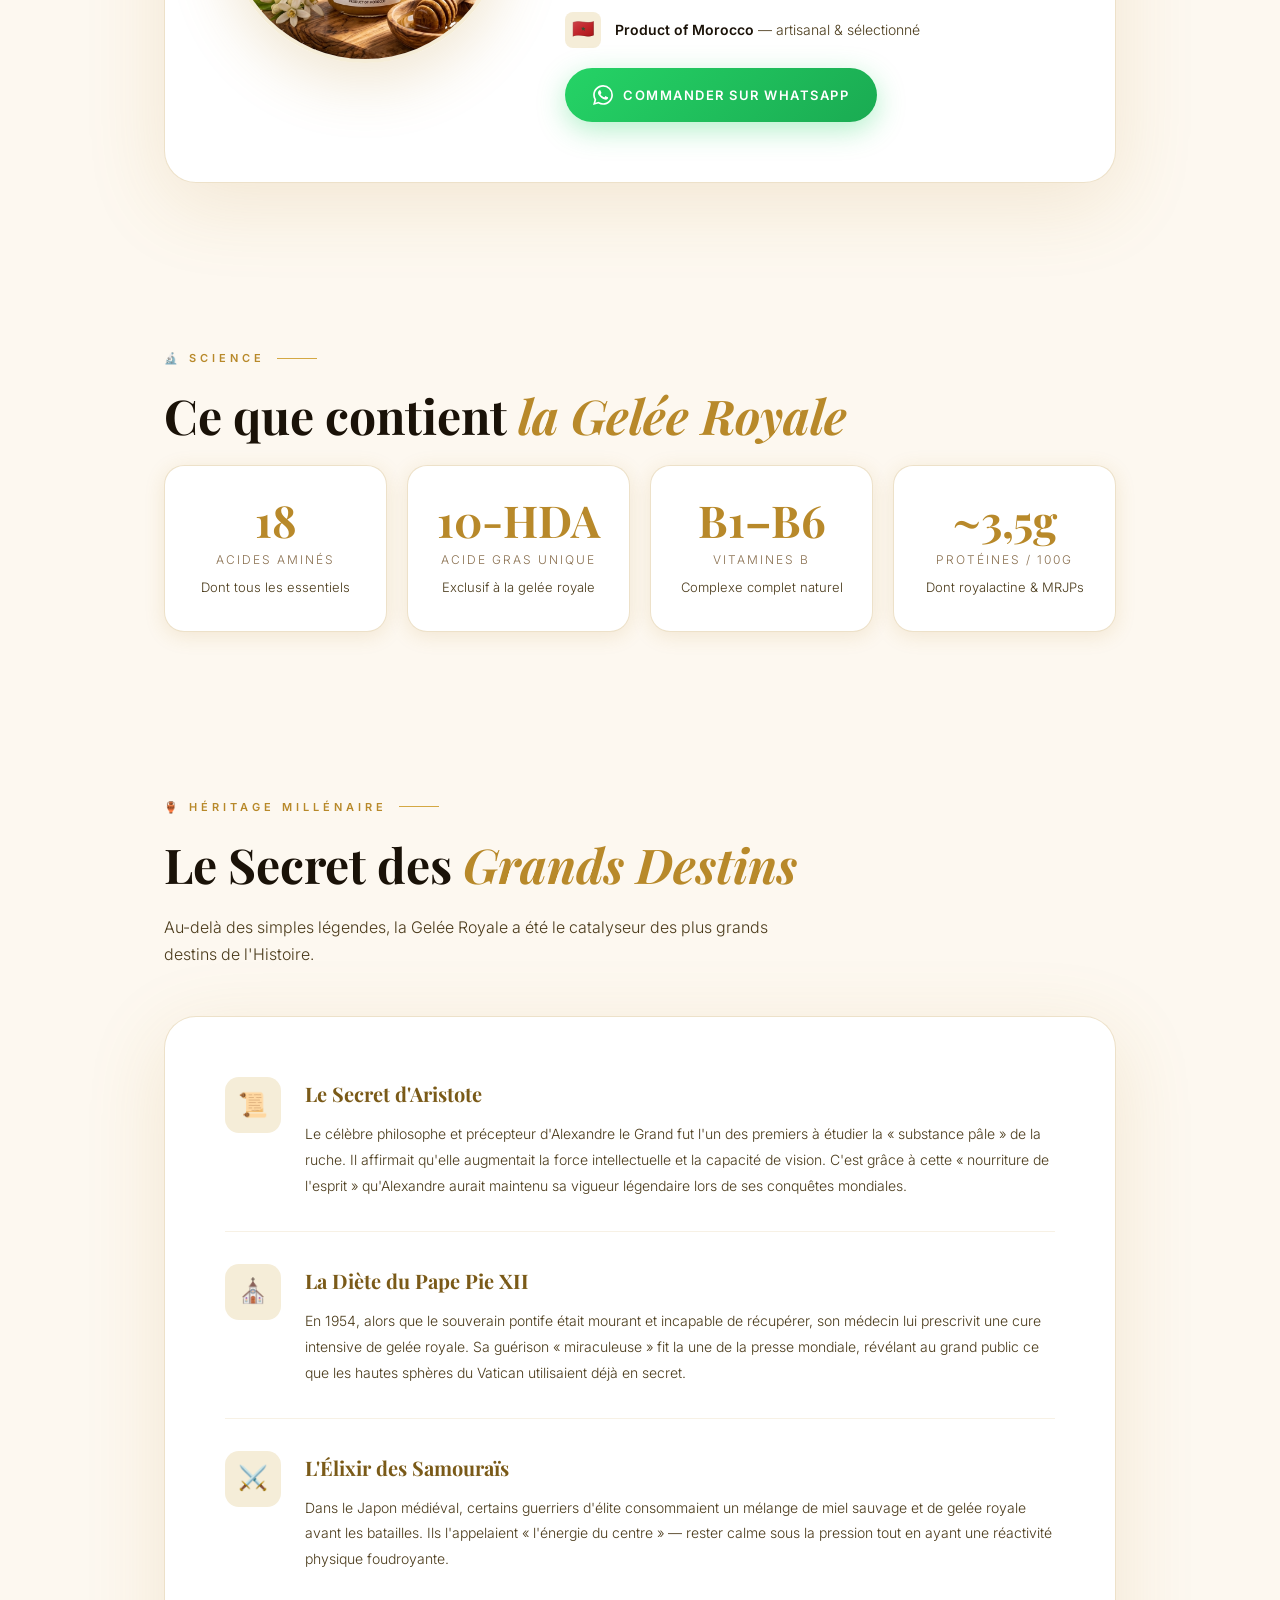
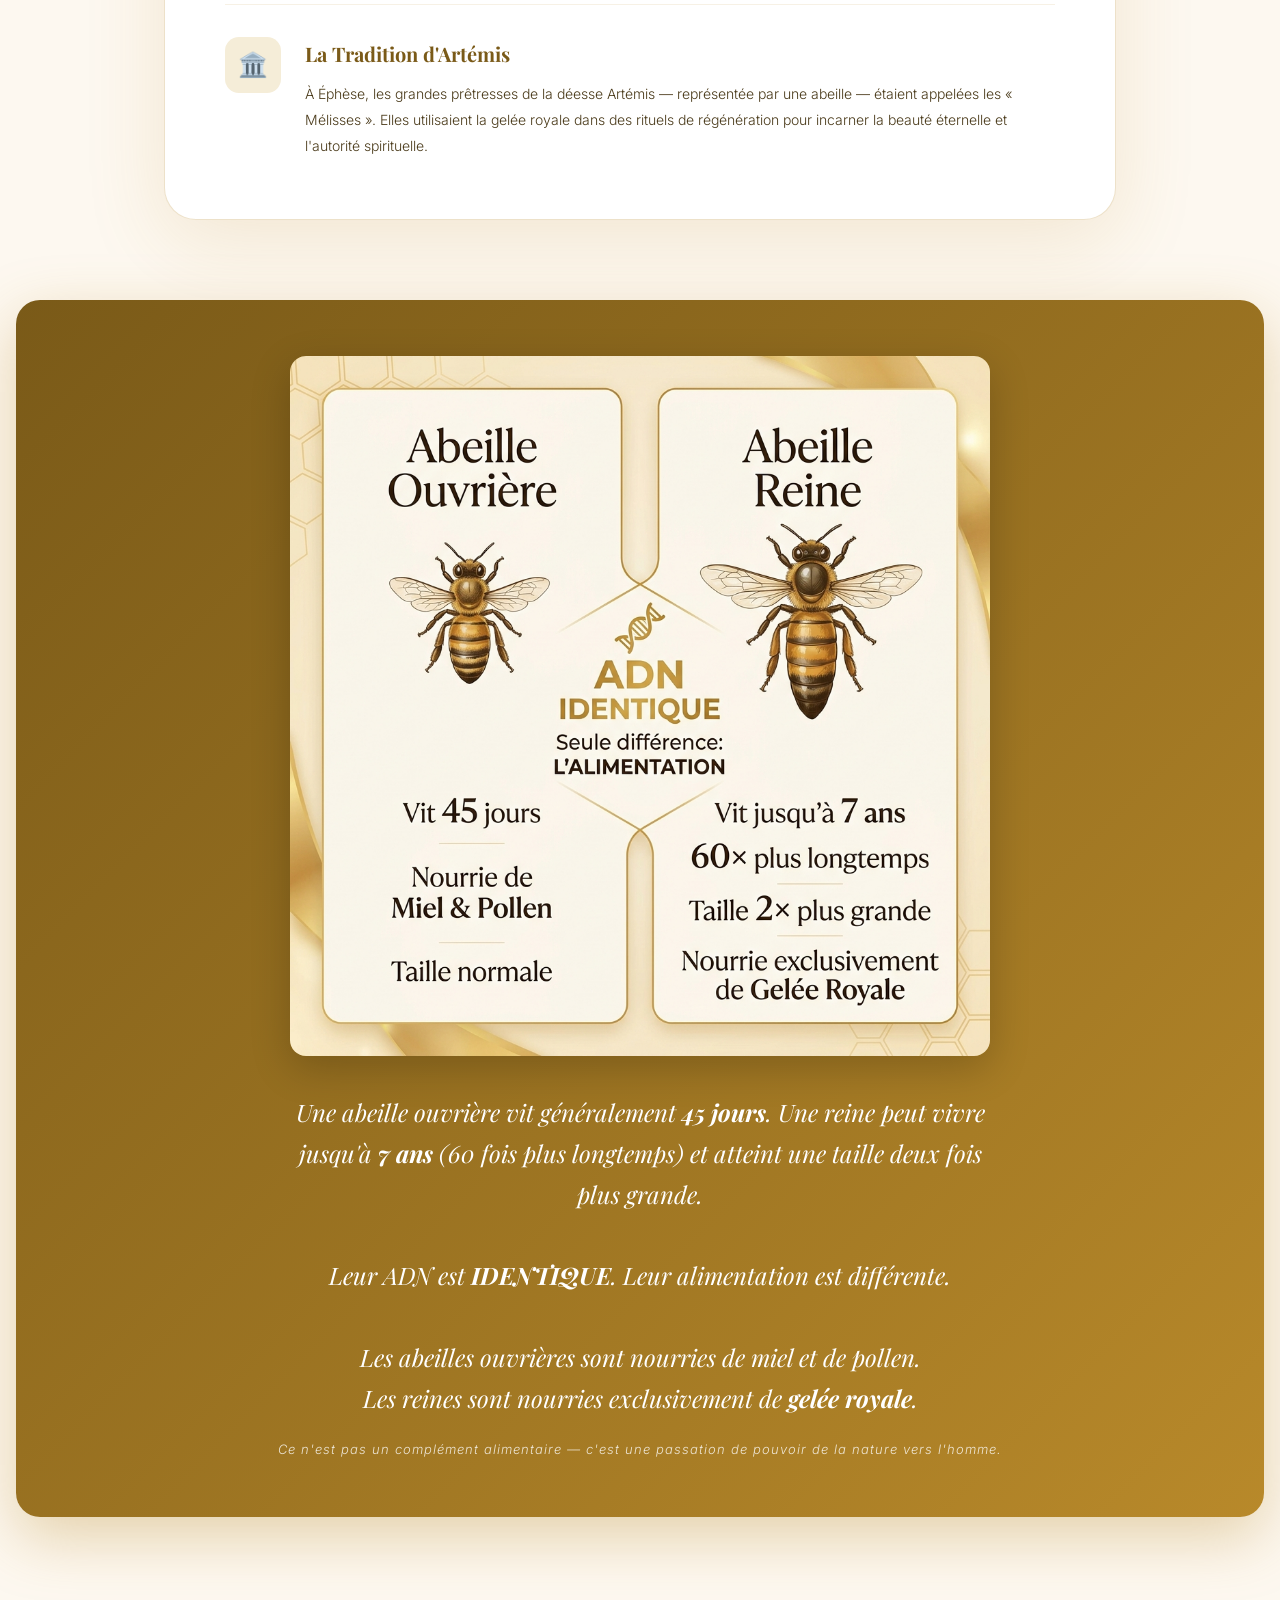
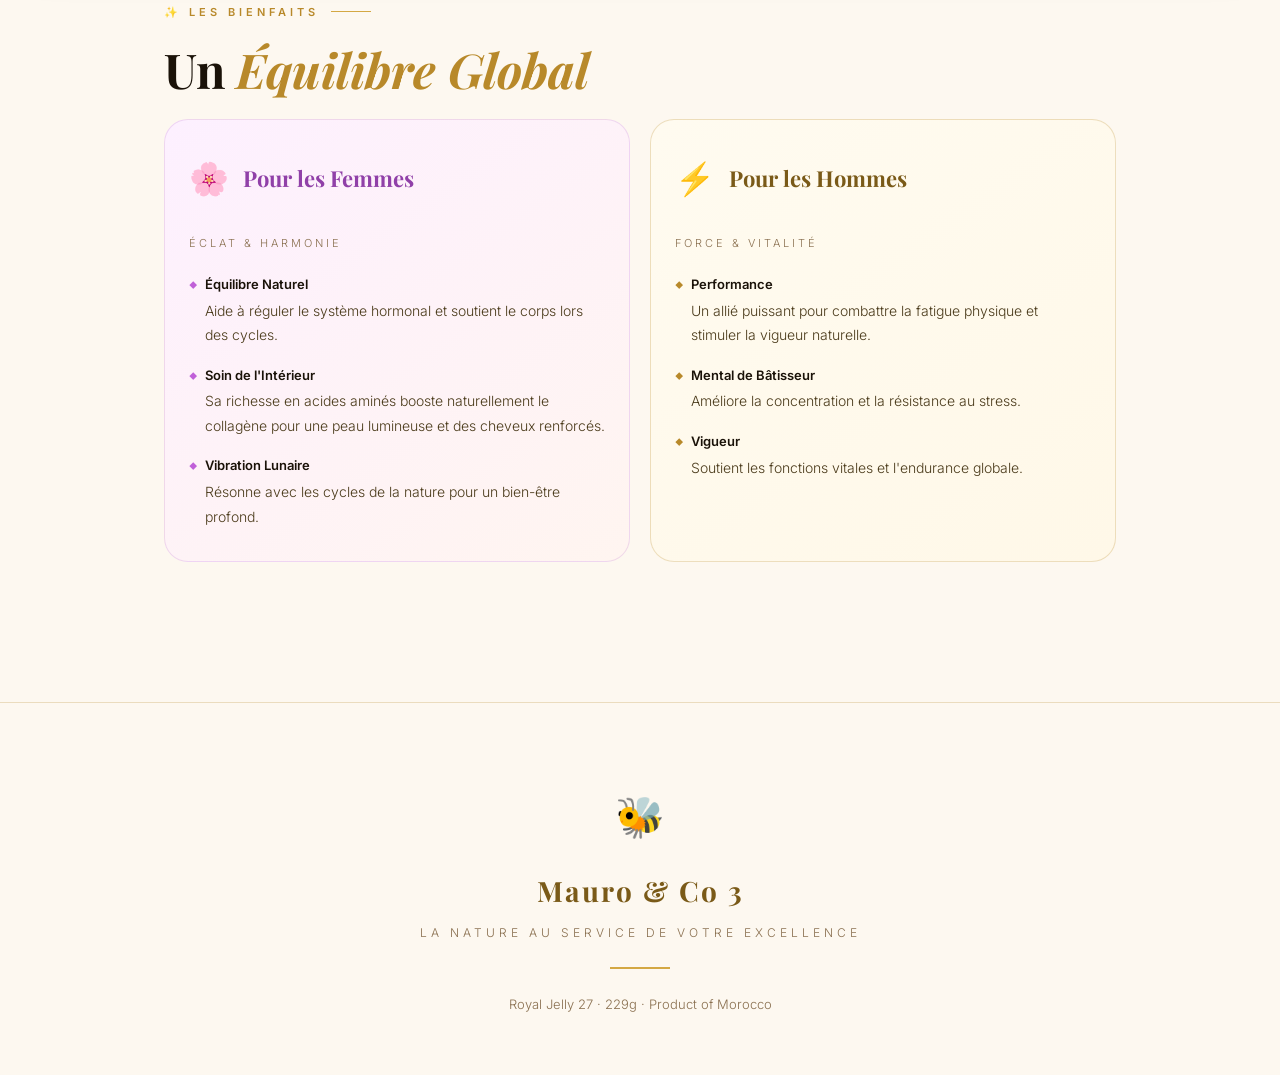
==== commit 2a872308: "else" ====
--- a/index.html
+++ b/index.html
@@ -1,484 +1,1120 @@
 <!DOCTYPE html>
 <html lang="fr">
+
 <head>
-  <meta charset="UTF-8"/>
-  <meta name="viewport" content="width=device-width,initial-scale=1.0"/>
+  <meta charset="UTF-8" />
+  <meta name="viewport" content="width=device-width,initial-scale=1.0" />
   <title>Royal Jelly 27 — L'Élixir | Mauro & Co 3</title>
-  <meta name="description" content="Royal Jelly 27 par Mauro & Co 3 — 22% de Gelée Royale pure. L'élixir des anciennes civilisations. Produit du Maroc."/>
-  <link href="https://fonts.googleapis.com/css2?family=Playfair+Display:ital,wght@0,400;0,600;0,700;1,400;1,600&family=Inter:wght@300;400;500;600&display=swap" rel="stylesheet"/>
+  <meta name="description"
+    content="Royal Jelly 27 par Mauro & Co 3 — 22% de Gelée Royale pure. L'élixir des anciennes civilisations. Produit du Maroc." />
+  <link
+    href="https://fonts.googleapis.com/css2?family=Playfair+Display:ital,wght@0,400;0,600;0,700;1,400;1,600&family=Inter:wght@300;400;500;600&display=swap"
+    rel="stylesheet" />
   <style>
-    *,*::before,*::after{box-sizing:border-box;margin:0;padding:0}
-    :root{
-      --cream:#fdf8f0;
-      --cream2:#f5edd8;
-      --gold:#b8892a;
-      --gold-light:#d4a843;
-      --gold-dark:#7a5a18;
-      --honey:#e8a020;
-      --text:#1a1208;
-      --text-mid:#4a3a1a;
-      --text-light:#8a7050;
-      --white:#ffffff;
-      --border:rgba(184,137,42,0.25);
-      --shadow:rgba(184,137,42,0.15);
-    }
-    html{scroll-behavior:smooth}
-    body{background:var(--cream);color:var(--text);font-family:'Inter',sans-serif;font-weight:300;line-height:1.7;overflow-x:hidden}
+    *,
+    *::before,
+    *::after {
+      box-sizing: border-box;
+      margin: 0;
+      padding: 0
+    }
+
+    :root {
+      --cream: #fdf8f0;
+      --cream2: #f5edd8;
+      --gold: #b8892a;
+      --gold-light: #d4a843;
+      --gold-dark: #7a5a18;
+      --honey: #e8a020;
+      --text: #1a1208;
+      --text-mid: #4a3a1a;
+      --text-light: #8a7050;
+      --white: #ffffff;
+      --border: rgba(184, 137, 42, 0.25);
+      --shadow: rgba(184, 137, 42, 0.15);
+    }
+
+    html {
+      scroll-behavior: smooth
+    }
+
+    body {
+      background: var(--cream);
+      color: var(--text);
+      font-family: 'Inter', sans-serif;
+      font-weight: 300;
+      line-height: 1.7;
+      overflow-x: hidden
+    }
 
     /* HONEYCOMB BG PATTERN */
-    .hc-pattern{
-      position:fixed;inset:0;z-index:0;pointer-events:none;
-      background-image:url("data:image/svg+xml,%3Csvg xmlns='http://www.w3.org/2000/svg' width='60' height='70'%3E%3Cpath d='M30 4 L56 19 L56 49 L30 64 L4 49 L4 19 Z' fill='none' stroke='rgba(184,137,42,0.08)' stroke-width='1.2'/%3E%3C/svg%3E");
-      background-size:60px 70px;
-    }
-    main{position:relative;z-index:1}
+    .hc-pattern {
+      position: fixed;
+      inset: 0;
+      z-index: 0;
+      pointer-events: none;
+      background-image: url("data:image/svg+xml,%3Csvg xmlns='http://www.w3.org/2000/svg' width='60' height='70'%3E%3Cpath d='M30 4 L56 19 L56 49 L30 64 L4 49 L4 19 Z' fill='none' stroke='rgba(184,137,42,0.08)' stroke-width='1.2'/%3E%3C/svg%3E");
+      background-size: 60px 70px;
+    }
+
+    main {
+      position: relative;
+      z-index: 1
+    }
 
     /* NAV */
-    nav{
-      position:fixed;top:0;left:0;right:0;z-index:100;
-      display:flex;align-items:center;justify-content:space-between;
-      padding:14px 24px;
-      background:rgba(253,248,240,0.95);
-      backdrop-filter:blur(12px);
-      border-bottom:1px solid var(--border);
-    }
-    @media(max-width:480px){nav{padding:12px 16px}}
-    .nav-logo{
-      font-family:'Playfair Display',serif;
-      font-size:15px;font-weight:700;letter-spacing:3px;
-      color:var(--gold-dark);text-transform:uppercase;text-decoration:none;
-    }
-    .nav-logo span{display:block;font-size:10px;font-weight:400;letter-spacing:4px;color:var(--text-light);font-family:'Inter',sans-serif}
-    .nav-badge{
-      background:var(--gold);color:#fff;
-      font-size:11px;font-weight:600;letter-spacing:2px;text-transform:uppercase;
-      padding:6px 18px;border-radius:100px;
+    nav {
+      position: fixed;
+      top: 0;
+      left: 0;
+      right: 0;
+      z-index: 100;
+      display: flex;
+      align-items: center;
+      justify-content: space-between;
+      padding: 14px 24px;
+      background: rgba(253, 248, 240, 0.95);
+      backdrop-filter: blur(12px);
+      border-bottom: 1px solid var(--border);
+    }
+
+    @media(max-width:480px) {
+      nav {
+        padding: 12px 16px
+      }
+    }
+
+    .nav-logo {
+      font-family: 'Playfair Display', serif;
+      font-size: 15px;
+      font-weight: 700;
+      letter-spacing: 3px;
+      color: var(--gold-dark);
+      text-transform: uppercase;
+      text-decoration: none;
+    }
+
+    .nav-logo span {
+      display: block;
+      font-size: 10px;
+      font-weight: 400;
+      letter-spacing: 4px;
+      color: var(--text-light);
+      font-family: 'Inter', sans-serif
+    }
+
+    .nav-badge {
+      background: var(--gold);
+      color: #fff;
+      font-size: 11px;
+      font-weight: 600;
+      letter-spacing: 2px;
+      text-transform: uppercase;
+      padding: 6px 18px;
+      border-radius: 100px;
     }
 
     /* HERO */
-    .hero{
-      min-height:100vh;display:grid;
-      grid-template-columns:1fr 1fr;
-      align-items:center;gap:0;
-      padding-top:58px;
-    }
-    @media(max-width:768px){.hero{grid-template-columns:1fr;min-height:auto;padding:0}}
-
-    .hero-left{
-      padding:80px 60px 80px 80px;
-      display:flex;flex-direction:column;justify-content:center;
-    }
-    @media(max-width:768px){.hero-left{padding:36px 20px 48px;order:2}}
-
-    .hero-eyebrow{
-      display:inline-flex;align-items:center;gap:10px;
-      font-size:11px;font-weight:600;letter-spacing:4px;text-transform:uppercase;
-      color:var(--gold);margin-bottom:28px;
-    }
-    .hero-eyebrow::before{content:'';width:32px;height:1px;background:var(--gold)}
-
-    .hero-title{
-      font-family:'Playfair Display',serif;
-      font-size:clamp(48px,6vw,80px);
-      font-weight:700;line-height:1;
-      letter-spacing:-2px;
-      color:var(--text);margin-bottom:8px;
-    }
-    .hero-subtitle{
-      font-family:'Playfair Display',serif;
-      font-size:clamp(20px,3vw,32px);
-      font-weight:400;font-style:italic;
-      color:var(--gold);margin-bottom:24px;
-    }
-    .hero-quote{
-      font-size:15px;color:var(--text-light);
-      font-style:italic;border-left:3px solid var(--gold-light);
-      padding-left:20px;margin-bottom:40px;line-height:1.8;
-    }
-
-    .stats-row{display:flex;gap:0;margin-bottom:40px}
-    .stat-box{
-      flex:1;padding:16px 12px;
-      border:1px solid var(--border);
-      background:rgba(255,255,255,0.7);
-    }
-    .stat-box:first-child{border-radius:12px 0 0 12px}
-    .stat-box:last-child{border-radius:0 12px 12px 0}
-    .stat-box+.stat-box{border-left:none}
-    .stat-num{
-      font-family:'Playfair Display',serif;
-      font-size:clamp(20px,5vw,32px);font-weight:700;color:var(--gold);display:block;
-    }
-    .stat-lbl{font-size:10px;color:var(--text-light);letter-spacing:1px;text-transform:uppercase}
-
-    .btn-cta{
-      display:inline-flex;align-items:center;gap:10px;
-      background:var(--gold);color:#fff;
-      font-size:13px;font-weight:600;letter-spacing:2px;text-transform:uppercase;
-      padding:16px 32px;border-radius:100px;text-decoration:none;
-      box-shadow:0 8px 32px rgba(184,137,42,0.35);
-      transition:transform 0.3s,box-shadow 0.3s;
-    }
-    .btn-cta:hover{transform:translateY(-2px);box-shadow:0 12px 40px rgba(184,137,42,0.5)}
+    .hero {
+      min-height: 100vh;
+      display: grid;
+      grid-template-columns: 1fr 1fr;
+      align-items: center;
+      gap: 0;
+      padding-top: 58px;
+    }
+
+    @media(max-width:768px) {
+      .hero {
+        grid-template-columns: 1fr;
+        min-height: auto;
+        padding: 0
+      }
+    }
+
+    .hero-left {
+      padding: 80px 60px 80px 80px;
+      display: flex;
+      flex-direction: column;
+      justify-content: center;
+    }
+
+    @media(max-width:768px) {
+      .hero-left {
+        padding: 36px 20px 48px;
+        order: 2
+      }
+    }
+
+    .hero-eyebrow {
+      display: inline-flex;
+      align-items: center;
+      gap: 10px;
+      font-size: 11px;
+      font-weight: 600;
+      letter-spacing: 4px;
+      text-transform: uppercase;
+      color: var(--gold);
+      margin-bottom: 28px;
+    }
+
+    .hero-eyebrow::before {
+      content: '';
+      width: 32px;
+      height: 1px;
+      background: var(--gold)
+    }
+
+    .hero-title {
+      font-family: 'Playfair Display', serif;
+      font-size: clamp(48px, 6vw, 80px);
+      font-weight: 700;
+      line-height: 1;
+      letter-spacing: -2px;
+      color: var(--text);
+      margin-bottom: 8px;
+    }
+
+    .hero-subtitle {
+      font-family: 'Playfair Display', serif;
+      font-size: clamp(20px, 3vw, 32px);
+      font-weight: 400;
+      font-style: italic;
+      color: var(--gold);
+      margin-bottom: 24px;
+    }
+
+    .hero-quote {
+      font-size: 15px;
+      color: var(--text-light);
+      font-style: italic;
+      border-left: 3px solid var(--gold-light);
+      padding-left: 20px;
+      margin-bottom: 40px;
+      line-height: 1.8;
+    }
+
+    .stats-row {
+      display: flex;
+      gap: 0;
+      margin-bottom: 40px
+    }
+
+    .stat-box {
+      flex: 1;
+      padding: 16px 12px;
+      border: 1px solid var(--border);
+      background: rgba(255, 255, 255, 0.7);
+    }
+
+    .stat-box:first-child {
+      border-radius: 12px 0 0 12px
+    }
+
+    .stat-box:last-child {
+      border-radius: 0 12px 12px 0
+    }
+
+    .stat-box+.stat-box {
+      border-left: none
+    }
+
+    .stat-num {
+      font-family: 'Playfair Display', serif;
+      font-size: clamp(20px, 5vw, 32px);
+      font-weight: 700;
+      color: var(--gold);
+      display: block;
+    }
+
+    .stat-lbl {
+      font-size: 10px;
+      color: var(--text-light);
+      letter-spacing: 1px;
+      text-transform: uppercase
+    }
+
+    .btn-cta {
+      display: inline-flex;
+      align-items: center;
+      gap: 10px;
+      background: var(--gold);
+      color: #fff;
+      font-size: 13px;
+      font-weight: 600;
+      letter-spacing: 2px;
+      text-transform: uppercase;
+      padding: 16px 32px;
+      border-radius: 100px;
+      text-decoration: none;
+      box-shadow: 0 8px 32px rgba(184, 137, 42, 0.35);
+      transition: transform 0.3s, box-shadow 0.3s;
+    }
+
+    .btn-cta:hover {
+      transform: translateY(-2px);
+      box-shadow: 0 12px 40px rgba(184, 137, 42, 0.5)
+    }
 
     /* HERO RIGHT — photo */
-    .hero-right{
-      position:relative;height:100vh;overflow:hidden;
-      background:linear-gradient(135deg,#f0e4c8,#fdf8f0);
-    }
-    @media(max-width:768px){.hero-right{height:70vw;min-height:280px;order:1}}
-    .hero-right img{
-      width:100%;height:100%;object-fit:cover;object-position:center;
-      filter:saturate(1.1) contrast(1.05);
-    }
-    .hero-right::after{
-      content:'';position:absolute;inset:0;
-      background:linear-gradient(to right,var(--cream) 0%,transparent 20%,transparent 80%,var(--cream) 100%);
-    }
-    .jar-badge{
-      position:absolute;bottom:48px;right:48px;z-index:2;
-      background:rgba(255,255,255,0.95);
-      border:2px solid var(--border);
-      border-radius:20px;padding:20px 28px;
-      text-align:center;
-      box-shadow:0 20px 60px rgba(0,0,0,0.1);
-      backdrop-filter:blur(8px);
-    }
-    .jar-badge .jb-pct{
-      font-family:'Playfair Display',serif;
-      font-size:42px;font-weight:700;color:var(--gold);line-height:1;
-    }
-    .jar-badge .jb-txt{font-size:11px;color:var(--text-light);letter-spacing:2px;text-transform:uppercase;margin-top:4px}
-    @media(max-width:768px){.jar-badge{bottom:20px;right:20px;padding:14px 20px}.jar-badge .jb-pct{font-size:28px}}
+    .hero-right {
+      position: relative;
+      height: 100vh;
+      overflow: hidden;
+      background: linear-gradient(135deg, #f0e4c8, #fdf8f0);
+    }
+
+    @media(max-width:768px) {
+      .hero-right {
+        height: 70vw;
+        min-height: 280px;
+        order: 1
+      }
+    }
+
+    .hero-right img {
+      width: 100%;
+      height: 100%;
+      object-fit: cover;
+      object-position: center;
+      filter: saturate(1.1) contrast(1.05);
+    }
+
+    .hero-right::after {
+      content: '';
+      position: absolute;
+      inset: 0;
+      background: linear-gradient(to right, var(--cream) 0%, transparent 20%, transparent 80%, var(--cream) 100%);
+    }
+
+    .jar-badge {
+      position: absolute;
+      bottom: 48px;
+      right: 48px;
+      z-index: 2;
+      background: rgba(255, 255, 255, 0.95);
+      border: 2px solid var(--border);
+      border-radius: 20px;
+      padding: 20px 28px;
+      text-align: center;
+      box-shadow: 0 20px 60px rgba(0, 0, 0, 0.1);
+      backdrop-filter: blur(8px);
+    }
+
+    .jar-badge .jb-pct {
+      font-family: 'Playfair Display', serif;
+      font-size: 42px;
+      font-weight: 700;
+      color: var(--gold);
+      line-height: 1;
+    }
+
+    .jar-badge .jb-txt {
+      font-size: 11px;
+      color: var(--text-light);
+      letter-spacing: 2px;
+      text-transform: uppercase;
+      margin-top: 4px
+    }
+
+    @media(max-width:768px) {
+      .jar-badge {
+        bottom: 20px;
+        right: 20px;
+        padding: 14px 20px
+      }
+
+      .jar-badge .jb-pct {
+        font-size: 28px
+      }
+    }
 
     /* SECTION BASE */
-    .section{padding:80px 24px;max-width:1000px;margin:0 auto}
-    @media(max-width:480px){.section{padding:56px 16px}}
-    .section-label{
-      display:inline-flex;align-items:center;gap:12px;
-      font-size:11px;font-weight:600;letter-spacing:4px;text-transform:uppercase;
-      color:var(--gold);margin-bottom:20px;
-    }
-    .section-label::after{content:'';flex:1;width:40px;height:1px;background:var(--gold-light)}
-    h2{
-      font-family:'Playfair Display',serif;
-      font-size:clamp(30px,4vw,48px);font-weight:700;
-      color:var(--text);margin-bottom:20px;line-height:1.2;
-    }
-    h2 em{color:var(--gold);font-style:italic}
-    .section-intro{font-size:16px;color:var(--text-mid);max-width:640px;margin-bottom:48px}
+    .section {
+      padding: 80px 24px;
+      max-width: 1000px;
+      margin: 0 auto
+    }
+
+    @media(max-width:480px) {
+      .section {
+        padding: 56px 16px
+      }
+    }
+
+    .section-label {
+      display: inline-flex;
+      align-items: center;
+      gap: 12px;
+      font-size: 11px;
+      font-weight: 600;
+      letter-spacing: 4px;
+      text-transform: uppercase;
+      color: var(--gold);
+      margin-bottom: 20px;
+    }
+
+    .section-label::after {
+      content: '';
+      flex: 1;
+      width: 40px;
+      height: 1px;
+      background: var(--gold-light)
+    }
+
+    h2 {
+      font-family: 'Playfair Display', serif;
+      font-size: clamp(30px, 4vw, 48px);
+      font-weight: 700;
+      color: var(--text);
+      margin-bottom: 20px;
+      line-height: 1.2;
+    }
+
+    h2 em {
+      color: var(--gold);
+      font-style: italic
+    }
+
+    .section-intro {
+      font-size: 16px;
+      color: var(--text-mid);
+      max-width: 640px;
+      margin-bottom: 48px
+    }
 
     /* LABEL SHOWCASE */
-    .label-showcase{
-      background:#fff;border-radius:32px;
-      padding:60px;display:grid;
-      grid-template-columns:280px 1fr;gap:60px;
-      align-items:center;
-      border:1px solid var(--border);
-      box-shadow:0 20px 80px var(--shadow);
-    }
-    @media(max-width:700px){.label-showcase{grid-template-columns:1fr;padding:32px}}
-    .label-jar{
-      width:100%;aspect-ratio:1;border-radius:50%;
-      object-fit:cover;object-position:center 30%;
-      box-shadow:0 20px 60px rgba(184,137,42,0.2);
-      border:4px solid var(--cream2);
-    }
-    .label-info h3{
-      font-family:'Playfair Display',serif;
-      font-size:28px;font-weight:700;color:var(--gold-dark);margin-bottom:8px;
-    }
-    .label-info .li-sub{font-size:12px;letter-spacing:3px;text-transform:uppercase;color:var(--text-light);margin-bottom:20px}
-    .label-facts{display:flex;flex-direction:column;gap:12px}
-    .lf-row{display:flex;align-items:center;gap:14px;font-size:14px;color:var(--text-mid)}
-    .lf-row .lf-icon{font-size:18px;width:36px;height:36px;background:var(--cream2);border-radius:8px;display:flex;align-items:center;justify-content:center;flex-shrink:0}
-    .lf-row strong{color:var(--text);font-weight:600}
+    .label-showcase {
+      background: #fff;
+      border-radius: 32px;
+      padding: 60px;
+      display: grid;
+      grid-template-columns: 280px 1fr;
+      gap: 60px;
+      align-items: center;
+      border: 1px solid var(--border);
+      box-shadow: 0 20px 80px var(--shadow);
+    }
+
+    @media(max-width:700px) {
+      .label-showcase {
+        grid-template-columns: 1fr;
+        padding: 32px
+      }
+    }
+
+    .label-jar {
+      width: 100%;
+      aspect-ratio: 1;
+      border-radius: 50%;
+      object-fit: cover;
+      object-position: center 30%;
+      box-shadow: 0 20px 60px rgba(184, 137, 42, 0.2);
+      border: 4px solid var(--cream2);
+    }
+
+    .label-info h3 {
+      font-family: 'Playfair Display', serif;
+      font-size: 28px;
+      font-weight: 700;
+      color: var(--gold-dark);
+      margin-bottom: 8px;
+    }
+
+    .label-info .li-sub {
+      font-size: 12px;
+      letter-spacing: 3px;
+      text-transform: uppercase;
+      color: var(--text-light);
+      margin-bottom: 20px
+    }
+
+    .label-facts {
+      display: flex;
+      flex-direction: column;
+      gap: 12px
+    }
+
+    .lf-row {
+      display: flex;
+      align-items: center;
+      gap: 14px;
+      font-size: 14px;
+      color: var(--text-mid)
+    }
+
+    .lf-row .lf-icon {
+      font-size: 18px;
+      width: 36px;
+      height: 36px;
+      background: var(--cream2);
+      border-radius: 8px;
+      display: flex;
+      align-items: center;
+      justify-content: center;
+      flex-shrink: 0
+    }
+
+    .lf-row strong {
+      color: var(--text);
+      font-weight: 600
+    }
 
     /* COMPOSITION CARDS */
-    .compo-grid{display:grid;grid-template-columns:repeat(auto-fit,minmax(180px,1fr));gap:20px}
-    .compo-card{
-      background:#fff;border:1px solid var(--border);
-      border-radius:20px;padding:32px 24px;text-align:center;
-      box-shadow:0 4px 20px var(--shadow);
-      transition:transform 0.3s,box-shadow 0.3s;
-    }
-    .compo-card:hover{transform:translateY(-6px);box-shadow:0 12px 40px rgba(184,137,42,0.2)}
-    .cc-num{
-      font-family:'Playfair Display',serif;
-      font-size:44px;font-weight:700;color:var(--gold);display:block;line-height:1;margin-bottom:8px;
-    }
-    .cc-lbl{font-size:12px;color:var(--text-light);text-transform:uppercase;letter-spacing:2px}
-    .cc-sub{font-size:13px;color:var(--text-mid);margin-top:6px}
+    .compo-grid {
+      display: grid;
+      grid-template-columns: repeat(auto-fit, minmax(180px, 1fr));
+      gap: 20px
+    }
+
+    .compo-card {
+      background: #fff;
+      border: 1px solid var(--border);
+      border-radius: 20px;
+      padding: 32px 24px;
+      text-align: center;
+      box-shadow: 0 4px 20px var(--shadow);
+      transition: transform 0.3s, box-shadow 0.3s;
+    }
+
+    .compo-card:hover {
+      transform: translateY(-6px);
+      box-shadow: 0 12px 40px rgba(184, 137, 42, 0.2)
+    }
+
+    .cc-num {
+      font-family: 'Playfair Display', serif;
+      font-size: 44px;
+      font-weight: 700;
+      color: var(--gold);
+      display: block;
+      line-height: 1;
+      margin-bottom: 8px;
+    }
+
+    .cc-lbl {
+      font-size: 12px;
+      color: var(--text-light);
+      text-transform: uppercase;
+      letter-spacing: 2px
+    }
+
+    .cc-sub {
+      font-size: 13px;
+      color: var(--text-mid);
+      margin-top: 6px
+    }
 
     /* HERITAGE */
-    .heritage-wrap{
-      background:#fff;border-radius:32px;padding:60px;
-      border:1px solid var(--border);
-      box-shadow:0 20px 80px var(--shadow);
-    }
-    @media(max-width:600px){.heritage-wrap{padding:32px 24px}}
-    .story{display:grid;grid-template-columns:56px 1fr;gap:24px;padding:32px 0;border-bottom:1px solid rgba(184,137,42,0.12)}
-    .story:last-child{border-bottom:none;padding-bottom:0}
-    .story:first-child{padding-top:0}
-    .story-icon{
-      width:56px;height:56px;background:var(--cream2);border-radius:14px;
-      display:flex;align-items:center;justify-content:center;font-size:24px;flex-shrink:0;
-    }
-    .story h3{
-      font-family:'Playfair Display',serif;font-size:20px;font-weight:700;
-      color:var(--gold-dark);margin-bottom:10px;
-    }
-    .story p{font-size:14px;color:var(--text-mid);line-height:1.85}
+    .heritage-wrap {
+      background: #fff;
+      border-radius: 32px;
+      padding: 60px;
+      border: 1px solid var(--border);
+      box-shadow: 0 20px 80px var(--shadow);
+    }
+
+    @media(max-width:600px) {
+      .heritage-wrap {
+        padding: 32px 24px
+      }
+    }
+
+    .story {
+      display: grid;
+      grid-template-columns: 56px 1fr;
+      gap: 24px;
+      padding: 32px 0;
+      border-bottom: 1px solid rgba(184, 137, 42, 0.12)
+    }
+
+    .story:last-child {
+      border-bottom: none;
+      padding-bottom: 0
+    }
+
+    .story:first-child {
+      padding-top: 0
+    }
+
+    .story-icon {
+      width: 56px;
+      height: 56px;
+      background: var(--cream2);
+      border-radius: 14px;
+      display: flex;
+      align-items: center;
+      justify-content: center;
+      font-size: 24px;
+      flex-shrink: 0;
+    }
+
+    .story h3 {
+      font-family: 'Playfair Display', serif;
+      font-size: 20px;
+      font-weight: 700;
+      color: var(--gold-dark);
+      margin-bottom: 10px;
+    }
+
+    .story p {
+      font-size: 14px;
+      color: var(--text-mid);
+      line-height: 1.85
+    }
 
     /* RARITY PULLQUOTE */
-    .pullquote{
-      text-align:center;padding:56px 32px;
-      background:linear-gradient(135deg,var(--gold-dark),var(--gold));
-      border-radius:24px;color:#fff;margin:0 16px;
-      box-shadow:0 20px 60px rgba(184,137,42,0.35);
-    }
-    @media(max-width:480px){.pullquote{padding:40px 20px;border-radius:20px;margin:0 12px}}
-    .pullquote .pq-bee{font-size:40px;margin-bottom:16px;display:block}
-    .pullquote blockquote{
-      font-family:'Playfair Display',serif;
-      font-size:clamp(16px,2.5vw,24px);font-style:italic;font-weight:400;
-      line-height:1.7;max-width:700px;margin:0 auto 20px;
-    }
-    .pullquote p{font-size:13px;opacity:0.8;letter-spacing:1px}
+    .pullquote {
+      text-align: center;
+      padding: 56px 32px;
+      background: linear-gradient(135deg, var(--gold-dark), var(--gold));
+      border-radius: 24px;
+      color: #fff;
+      margin: 0 16px;
+      box-shadow: 0 20px 60px rgba(184, 137, 42, 0.35);
+    }
+
+    @media(max-width:480px) {
+      .pullquote {
+        padding: 40px 20px;
+        border-radius: 20px;
+        margin: 0 12px
+      }
+    }
+
+    .pullquote .pq-bee {
+      font-size: 40px;
+      margin-bottom: 16px;
+      display: block
+    }
+
+    .pullquote blockquote {
+      font-family: 'Playfair Display', serif;
+      font-size: clamp(16px, 2.5vw, 24px);
+      font-style: italic;
+      font-weight: 400;
+      line-height: 1.7;
+      max-width: 700px;
+      margin: 0 auto 20px;
+    }
+
+    .pullquote p {
+      font-size: 13px;
+      opacity: 0.8;
+      letter-spacing: 1px
+    }
 
     /* BENEFITS */
-    .benefits-grid{display:grid;grid-template-columns:1fr 1fr;gap:20px}
-    @media(max-width:640px){.benefits-grid{grid-template-columns:1fr;gap:16px}}
-    .benefit-panel{border-radius:24px;padding:32px 24px;border:1px solid}
-    @media(max-width:480px){.benefit-panel{padding:24px 18px}}
-    .benefit-panel.women{
-      background:linear-gradient(145deg,#fdf0ff,#fff5f0);
-      border-color:rgba(180,100,200,0.2);
-    }
-    .benefit-panel.men{
-      background:linear-gradient(145deg,#fffbf0,#fff8e8);
-      border-color:var(--border);
-    }
-    .bp-header{display:flex;align-items:center;gap:14px;margin-bottom:28px}
-    .bp-icon{font-size:32px}
-    .bp-header h3{
-      font-family:'Playfair Display',serif;font-size:22px;font-weight:700;
-    }
-    .benefit-panel.women .bp-header h3{color:#9040a8}
-    .benefit-panel.men .bp-header h3{color:var(--gold-dark)}
-    .bp-tag{font-size:11px;letter-spacing:3px;text-transform:uppercase;color:var(--text-light);margin-bottom:20px;display:block}
-    .bp-list{list-style:none;display:flex;flex-direction:column;gap:16px}
-    .bp-list li{font-size:14px;color:var(--text-mid);padding-left:16px;position:relative;line-height:1.75}
-    .bp-list li::before{content:'◆';position:absolute;left:0;top:5px;font-size:8px}
-    .benefit-panel.women .bp-list li::before{color:#c060d8}
-    .benefit-panel.men .bp-list li::before{color:var(--gold)}
-    .bp-list li strong{display:block;font-weight:600;color:var(--text);font-size:13px;margin-bottom:3px}
+    .benefits-grid {
+      display: grid;
+      grid-template-columns: 1fr 1fr;
+      gap: 20px
+    }
+
+    @media(max-width:640px) {
+      .benefits-grid {
+        grid-template-columns: 1fr;
+        gap: 16px
+      }
+    }
+
+    .benefit-panel {
+      border-radius: 24px;
+      padding: 32px 24px;
+      border: 1px solid
+    }
+
+    @media(max-width:480px) {
+      .benefit-panel {
+        padding: 24px 18px
+      }
+    }
+
+    .benefit-panel.women {
+      background: linear-gradient(145deg, #fdf0ff, #fff5f0);
+      border-color: rgba(180, 100, 200, 0.2);
+    }
+
+    .benefit-panel.men {
+      background: linear-gradient(145deg, #fffbf0, #fff8e8);
+      border-color: var(--border);
+    }
+
+    .bp-header {
+      display: flex;
+      align-items: center;
+      gap: 14px;
+      margin-bottom: 28px
+    }
+
+    .bp-icon {
+      font-size: 32px
+    }
+
+    .bp-header h3 {
+      font-family: 'Playfair Display', serif;
+      font-size: 22px;
+      font-weight: 700;
+    }
+
+    .benefit-panel.women .bp-header h3 {
+      color: #9040a8
+    }
+
+    .benefit-panel.men .bp-header h3 {
+      color: var(--gold-dark)
+    }
+
+    .bp-tag {
+      font-size: 11px;
+      letter-spacing: 3px;
+      text-transform: uppercase;
+      color: var(--text-light);
+      margin-bottom: 20px;
+      display: block
+    }
+
+    .bp-list {
+      list-style: none;
+      display: flex;
+      flex-direction: column;
+      gap: 16px
+    }
+
+    .bp-list li {
+      font-size: 14px;
+      color: var(--text-mid);
+      padding-left: 16px;
+      position: relative;
+      line-height: 1.75
+    }
+
+    .bp-list li::before {
+      content: '◆';
+      position: absolute;
+      left: 0;
+      top: 5px;
+      font-size: 8px
+    }
+
+    .benefit-panel.women .bp-list li::before {
+      color: #c060d8
+    }
+
+    .benefit-panel.men .bp-list li::before {
+      color: var(--gold)
+    }
+
+    .bp-list li strong {
+      display: block;
+      font-weight: 600;
+      color: var(--text);
+      font-size: 13px;
+      margin-bottom: 3px
+    }
 
     /* FOOTER */
-    footer{
-      text-align:center;padding:80px 24px 60px;
-      border-top:1px solid var(--border);margin-top:60px;
-    }
-    .footer-bee{font-size:40px;display:block;margin-bottom:16px}
-    .footer-brand{
-      font-family:'Playfair Display',serif;
-      font-size:28px;font-weight:700;letter-spacing:2px;color:var(--gold-dark);
-    }
-    .footer-sub{font-size:12px;letter-spacing:4px;text-transform:uppercase;color:var(--text-light);margin-top:8px}
-    .footer-line{width:60px;height:2px;background:var(--gold-light);margin:24px auto}
-    .footer-note{font-size:13px;color:var(--text-light)}
+    footer {
+      text-align: center;
+      padding: 80px 24px 60px;
+      border-top: 1px solid var(--border);
+      margin-top: 60px;
+    }
+
+    .footer-bee {
+      font-size: 40px;
+      display: block;
+      margin-bottom: 16px
+    }
+
+    .footer-brand {
+      font-family: 'Playfair Display', serif;
+      font-size: 28px;
+      font-weight: 700;
+      letter-spacing: 2px;
+      color: var(--gold-dark);
+    }
+
+    .footer-sub {
+      font-size: 12px;
+      letter-spacing: 4px;
+      text-transform: uppercase;
+      color: var(--text-light);
+      margin-top: 8px
+    }
+
+    .footer-line {
+      width: 60px;
+      height: 2px;
+      background: var(--gold-light);
+      margin: 24px auto
+    }
+
+    .footer-note {
+      font-size: 13px;
+      color: var(--text-light)
+    }
 
     /* REVEAL */
-    .reveal{opacity:0;transform:translateY(30px);transition:opacity 0.8s ease,transform 0.8s ease}
-    .reveal.on{opacity:1;transform:none}
+    .reveal {
+      opacity: 0;
+      transform: translateY(30px);
+      transition: opacity 0.8s ease, transform 0.8s ease
+    }
+
+    .reveal.on {
+      opacity: 1;
+      transform: none
+    }
+
+    /* WHATSAPP FLOATING */
+    .wa-float {
+      position: fixed;
+      bottom: 28px;
+      right: 28px;
+      z-index: 999;
+      display: flex;
+      align-items: center;
+      gap: 12px;
+      background: #25D366;
+      color: #fff;
+      padding: 14px 22px 14px 18px;
+      border-radius: 100px;
+      box-shadow: 0 8px 32px rgba(37, 211, 102, 0.45);
+      text-decoration: none;
+      font-size: 14px;
+      font-weight: 600;
+      letter-spacing: 0.5px;
+      transition: transform 0.3s, box-shadow 0.3s;
+      animation: wa-pulse 2.5s ease-in-out infinite;
+    }
+
+    .wa-float:hover {
+      transform: translateY(-3px) scale(1.04);
+      box-shadow: 0 16px 48px rgba(37, 211, 102, 0.55);
+      animation: none;
+    }
+
+    .wa-float svg {
+      width: 26px;
+      height: 26px;
+      flex-shrink: 0
+    }
+
+    @media(max-width:480px) {
+      .wa-float {
+        bottom: 20px;
+        right: 16px;
+        padding: 13px 18px 13px 14px;
+        font-size: 13px
+      }
+
+      .wa-float .wa-label {
+        display: none
+      }
+
+      .wa-float {
+        border-radius: 50%;
+        padding: 16px;
+        gap: 0
+      }
+
+      .wa-float svg {
+        width: 28px;
+        height: 28px
+      }
+    }
+
+    @keyframes wa-pulse {
+
+      0%,
+      100% {
+        box-shadow: 0 8px 32px rgba(37, 211, 102, 0.45)
+      }
+
+      50% {
+        box-shadow: 0 8px 48px rgba(37, 211, 102, 0.75), 0 0 0 10px rgba(37, 211, 102, 0.08)
+      }
+    }
+
+    /* WHATSAPP INLINE BUTTON */
+    .btn-whatsapp {
+      display: inline-flex;
+      align-items: center;
+      gap: 10px;
+      background: linear-gradient(135deg, #25D366, #1aab52);
+      color: #fff;
+      font-size: 13px;
+      font-weight: 600;
+      letter-spacing: 1.5px;
+      text-transform: uppercase;
+      padding: 16px 28px;
+      border-radius: 100px;
+      text-decoration: none;
+      box-shadow: 0 8px 28px rgba(37, 211, 102, 0.35);
+      transition: transform 0.3s, box-shadow 0.3s;
+      margin-top: 20px;
+      width: fit-content;
+    }
+
+    .btn-whatsapp:hover {
+      transform: translateY(-2px);
+      box-shadow: 0 12px 40px rgba(37, 211, 102, 0.5)
+    }
+
+    .btn-whatsapp svg {
+      width: 20px;
+      height: 20px;
+      flex-shrink: 0
+    }
 
     /* SCROLLBAR */
-    ::-webkit-scrollbar{width:5px}
-    ::-webkit-scrollbar-track{background:var(--cream)}
-    ::-webkit-scrollbar-thumb{background:var(--gold-light);border-radius:3px}
+    ::-webkit-scrollbar {
+      width: 5px
+    }
+
+    ::-webkit-scrollbar-track {
+      background: var(--cream)
+    }
+
+    ::-webkit-scrollbar-thumb {
+      background: var(--gold-light);
+      border-radius: 3px
+    }
   </style>
 </head>
+
 <body>
 
-<div class="hc-pattern"></div>
-
-<!-- NAV -->
-<nav>
-  <a href="#" class="nav-logo">
-    Royal Jelly 27
-    <span>Mauro &amp; Co 3 · Morocco</span>
-  </a>
-
-</nav>
-
-<main>
-
-  <!-- HERO -->
-  <div class="hero">
-    <div class="hero-left reveal">
-      <span class="hero-eyebrow">Mauro &amp; Co 3</span>
-      <h1 class="hero-title">Royal Jelly<br/>27</h1>
-      <p class="hero-subtitle">L'Élixir</p>
-      <p class="hero-quote">« Quand L'Élixir des anciennes civilisations refait surface »</p>
-      <div class="stats-row">
-        <div class="stat-box">
-          <span class="stat-num">22%</span>
-          <span class="stat-lbl">Concentration</span>
+  <div class="hc-pattern"></div>
+
+  <!-- NAV -->
+  <nav>
+    <a href="#" class="nav-logo">
+      Royal Jelly 27
+      <span>Mauro &amp; Co 3 · Morocco</span>
+    </a>
+
+  </nav>
+
+  <main>
+
+    <!-- HERO -->
+    <div class="hero">
+      <div class="hero-left reveal">
+        <span class="hero-eyebrow">Mauro &amp; Co 3</span>
+        <h1 class="hero-title">Royal Jelly 27</h1>
+        <p class="hero-subtitle">L'Élixir</p>
+        <p class="hero-quote">« Quand L'Élixir des anciennes civilisations refait surface »</p>
+        <div class="stats-row">
+          <div class="stat-box">
+            <span class="stat-num">22%</span>
+            <span class="stat-lbl">Concentration</span>
+          </div>
+          <div class="stat-box">
+            <span class="stat-num">229g</span>
+            <span class="stat-lbl">Poids net</span>
+          </div>
+          <div class="stat-box">
+            <span class="stat-num">50g</span>
+            <span class="stat-lbl">Gelée Royale</span>
+          </div>
         </div>
-        <div class="stat-box">
-          <span class="stat-num">229g</span>
-          <span class="stat-lbl">Poids net</span>
-        </div>
-        <div class="stat-box">
-          <span class="stat-num">50g</span>
-          <span class="stat-lbl">Gelée Royale</span>
+        <a href="#product" class="btn-cta">🍯 Découvrir l'Élixir</a>
+      </div>
+      <div class="hero-right">
+        <img src="royal-jelly-photo.jpg" alt="Royal Jelly 27 — Mauro & Co 3, 229g, Product of Morocco" />
+
+      </div>
+    </div>
+
+    <!-- LABEL SHOWCASE -->
+    <section class="section reveal" id="product">
+      <span class="section-label">🏺 Le Produit</span>
+      <h2>Un Standard <em>Inégalé</em></h2>
+      <p class="section-intro">La plupart des préparations du marché ne contiennent que 2 à 3% de Gelée Royale. Royal
+        Jelly 27 rompt avec les standards.</p>
+      <div class="label-showcase">
+        <img src="royal-jelly-photo.jpg" alt="Royal Jelly 27 — Mauro &amp; Co 3, Product of Morocco" class="label-jar"
+          style="object-position:center 30%;" />
+        <div class="label-info">
+          <h3>Royal Jelly 27</h3>
+          <p class="li-sub">Par Mauro &amp; Co 3 · Product of Morocco</p>
+          <div class="label-facts">
+            <div class="lf-row"><span class="lf-icon">🍯</span><span><strong>50g</strong> de Gelée Royale fraîche
+                pure</span></div>
+            <div class="lf-row"><span class="lf-icon">🌿</span><span><strong>179g</strong> de Miel pur
+                sélectionné</span></div>
+            <div class="lf-row"><span class="lf-icon">⚖️</span><span><strong>229g</strong> poids total du pot</span>
+            </div>
+            <div class="lf-row"><span class="lf-icon">✨</span><span><strong>22%</strong> de concentration — contre 2-3%
+                sur le marché</span></div>
+            <div class="lf-row"><span class="lf-icon">🇲🇦</span><span><strong>Product of Morocco</strong> — artisanal
+                &amp; sélectionné</span></div>
+          </div>
+          <a href="https://wa.me/212664085328?text=Bonjour%2C%20je%20souhaite%20commander%20Royal%20Jelly%2027%20(229g%2C%2022%25%20Gel%C3%A9e%20Royale).%20Merci%20!"
+            target="_blank" rel="noopener" class="btn-whatsapp">
+            <svg viewBox="0 0 24 24" fill="currentColor">
+              <path
+                d="M17.472 14.382c-.297-.149-1.758-.867-2.03-.967-.273-.099-.471-.148-.67.15-.197.297-.767.966-.94 1.164-.173.199-.347.223-.644.075-.297-.15-1.255-.463-2.39-1.475-.883-.788-1.48-1.761-1.653-2.059-.173-.297-.018-.458.13-.606.134-.133.298-.347.446-.52.149-.174.198-.298.298-.497.099-.198.05-.371-.025-.52-.075-.149-.669-1.612-.916-2.207-.242-.579-.487-.5-.669-.51-.173-.008-.371-.01-.57-.01-.198 0-.52.074-.792.372-.272.297-1.04 1.016-1.04 2.479 0 1.462 1.065 2.875 1.213 3.074.149.198 2.096 3.2 5.077 4.487.709.306 1.262.489 1.694.625.712.227 1.36.195 1.871.118.571-.085 1.758-.719 2.006-1.413.248-.694.248-1.289.173-1.413-.074-.124-.272-.198-.57-.347m-5.421 7.403h-.004a9.87 9.87 0 01-5.031-1.378l-.361-.214-3.741.982.998-3.648-.235-.374a9.86 9.86 0 01-1.51-5.26c.001-5.45 4.436-9.884 9.888-9.884 2.64 0 5.122 1.03 6.988 2.898a9.825 9.825 0 012.893 6.994c-.003 5.45-4.437 9.884-9.885 9.884m8.413-18.297A11.815 11.815 0 0012.05 0C5.495 0 .16 5.335.157 11.892c0 2.096.547 4.142 1.588 5.945L.057 24l6.305-1.654a11.882 11.882 0 005.683 1.448h.005c6.554 0 11.89-5.335 11.893-11.893a11.821 11.821 0 00-3.48-8.413z" />
+            </svg>
+            Commander sur WhatsApp
+          </a>
         </div>
       </div>
-      <a href="#product" class="btn-cta">🍯 Découvrir l'Élixir</a>
-    </div>
-    <div class="hero-right">
-      <img src="royal-jelly-photo.jpg" alt="Royal Jelly 27 — Mauro & Co 3, 229g, Product of Morocco"/>
-
-    </div>
-  </div>
-
-  <!-- LABEL SHOWCASE -->
-  <section class="section reveal" id="product">
-    <span class="section-label">🏺 Le Produit</span>
-    <h2>Un Standard <em>Inégalé</em></h2>
-    <p class="section-intro">La plupart des préparations du marché ne contiennent que 2 à 3% de Gelée Royale. Royal Jelly 27 rompt avec les standards.</p>
-    <div class="label-showcase">
-      <img src="royal-jelly-mockup.png" alt="Royal Jelly 27 jar" class="label-jar" onerror="this.src='royal-jelly-photo.jpg';this.style.objectPosition='center 20%'"/>
-      <div class="label-info">
-        <h3>Royal Jelly 27</h3>
-        <p class="li-sub">Par Mauro &amp; Co 3 · Product of Morocco</p>
-        <div class="label-facts">
-          <div class="lf-row"><span class="lf-icon">🍯</span><span><strong>50g</strong> de Gelée Royale fraîche pure</span></div>
-          <div class="lf-row"><span class="lf-icon">🌿</span><span><strong>179g</strong> de Miel pur sélectionné</span></div>
-          <div class="lf-row"><span class="lf-icon">⚖️</span><span><strong>229g</strong> poids total du pot</span></div>
-          <div class="lf-row"><span class="lf-icon">✨</span><span><strong>22%</strong> de concentration — contre 2-3% sur le marché</span></div>
-          <div class="lf-row"><span class="lf-icon">🇲🇦</span><span><strong>Product of Morocco</strong> — artisanal &amp; sélectionné</span></div>
+    </section>
+
+    <!-- COMPOSITION -->
+    <section class="section reveal">
+      <span class="section-label">🔬 Science</span>
+      <h2>Ce que contient <em>la Gelée Royale</em></h2>
+      <div class="compo-grid">
+        <div class="compo-card">
+          <span class="cc-num">18</span>
+          <p class="cc-lbl">Acides Aminés</p>
+          <p class="cc-sub">Dont tous les essentiels</p>
+        </div>
+        <div class="compo-card">
+          <span class="cc-num">10-HDA</span>
+          <p class="cc-lbl">Acide Gras Unique</p>
+          <p class="cc-sub">Exclusif à la gelée royale</p>
+        </div>
+        <div class="compo-card">
+          <span class="cc-num">B1–B6</span>
+          <p class="cc-lbl">Vitamines B</p>
+          <p class="cc-sub">Complexe complet naturel</p>
+        </div>
+        <div class="compo-card">
+          <span class="cc-num">~3,5g</span>
+          <p class="cc-lbl">Protéines / 100g</p>
+          <p class="cc-sub">Dont royalactine & MRJPs</p>
         </div>
       </div>
-    </div>
-  </section>
-
-  <!-- COMPOSITION -->
-  <section class="section reveal">
-    <span class="section-label">🍯 L'Essence</span>
-    <h2>Une <em>Concentration</em> Rare</h2>
-    <div class="compo-grid">
-      <div class="compo-card">
-        <span class="cc-num">50g</span>
-        <p class="cc-lbl">Gelée Royale</p>
-        <p class="cc-sub">Fraîche et pure</p>
-      </div>
-      <div class="compo-card">
-        <span class="cc-num">179g</span>
-        <p class="cc-lbl">Miel Pur</p>
-        <p class="cc-sub">Soigneusement sélectionné</p>
-      </div>
-      <div class="compo-card">
-        <span class="cc-num">229g</span>
-        <p class="cc-lbl">Poids Total</p>
-        <p class="cc-sub">Par pot</p>
-      </div>
-      <div class="compo-card">
-        <span class="cc-num">22%</span>
-        <p class="cc-lbl">Concentration</p>
-        <p class="cc-sub">7× la moyenne du marché</p>
-      </div>
-    </div>
-  </section>
-
-  <!-- HERITAGE -->
-  <section class="section reveal">
-    <span class="section-label">🏺 Héritage Millénaire</span>
-    <h2>Le Secret des <em>Grands Destins</em></h2>
-    <p class="section-intro">Au-delà des simples légendes, la Gelée Royale a été le catalyseur des plus grands destins de l'Histoire.</p>
-    <div class="heritage-wrap">
-      <div class="story">
-        <div class="story-icon">📜</div>
-        <div>
-          <h3>Le Secret d'Aristote</h3>
-          <p>Le célèbre philosophe et précepteur d'Alexandre le Grand fut l'un des premiers à étudier la « substance pâle » de la ruche. Il affirmait qu'elle augmentait la force intellectuelle et la capacité de vision. C'est grâce à cette « nourriture de l'esprit » qu'Alexandre aurait maintenu sa vigueur légendaire lors de ses conquêtes mondiales.</p>
+    </section>
+
+    <!-- HERITAGE -->
+    <section class="section reveal">
+      <span class="section-label">🏺 Héritage Millénaire</span>
+      <h2>Le Secret des <em>Grands Destins</em></h2>
+      <p class="section-intro">Au-delà des simples légendes, la Gelée Royale a été le catalyseur des plus grands destins
+        de l'Histoire.</p>
+      <div class="heritage-wrap">
+        <div class="story">
+          <div class="story-icon">📜</div>
+          <div>
+            <h3>Le Secret d'Aristote</h3>
+            <p>Le célèbre philosophe et précepteur d'Alexandre le Grand fut l'un des premiers à étudier la « substance
+              pâle » de la ruche. Il affirmait qu'elle augmentait la force intellectuelle et la capacité de vision.
+              C'est grâce à cette « nourriture de l'esprit » qu'Alexandre aurait maintenu sa vigueur légendaire lors de
+              ses conquêtes mondiales.</p>
+          </div>
+        </div>
+        <div class="story">
+          <div class="story-icon">⛪</div>
+          <div>
+            <h3>La Diète du Pape Pie XII</h3>
+            <p>En 1954, alors que le souverain pontife était mourant et incapable de récupérer, son médecin lui
+              prescrivit une cure intensive de gelée royale. Sa guérison « miraculeuse » fit la une de la presse
+              mondiale, révélant au grand public ce que les hautes sphères du Vatican utilisaient déjà en secret.</p>
+          </div>
+        </div>
+        <div class="story">
+          <div class="story-icon">⚔️</div>
+          <div>
+            <h3>L'Élixir des Samouraïs</h3>
+            <p>Dans le Japon médiéval, certains guerriers d'élite consommaient un mélange de miel sauvage et de gelée
+              royale avant les batailles. Ils l'appelaient « l'énergie du centre » — rester calme sous la pression tout
+              en ayant une réactivité physique foudroyante.</p>
+          </div>
+        </div>
+        <div class="story">
+          <div class="story-icon">🏛️</div>
+          <div>
+            <h3>La Tradition d'Artémis</h3>
+            <p>À Éphèse, les grandes prêtresses de la déesse Artémis — représentée par une abeille — étaient appelées
+              les « Mélisses ». Elles utilisaient la gelée royale dans des rituels de régénération pour incarner la
+              beauté éternelle et l'autorité spirituelle.</p>
+          </div>
         </div>
       </div>
-      <div class="story">
-        <div class="story-icon">⛪</div>
-        <div>
-          <h3>La Diète du Pape Pie XII</h3>
-          <p>En 1954, alors que le souverain pontife était mourant et incapable de récupérer, son médecin lui prescrivit une cure intensive de gelée royale. Sa guérison « miraculeuse » fit la une de la presse mondiale, révélant au grand public ce que les hautes sphères du Vatican utilisaient déjà en secret.</p>
+    </section>
+
+    <!-- PULLQUOTE -->
+    <div class="pullquote reveal">
+      <img src="bee-infographic.png" alt="Comparaison Abeille Ouvrière vs Reine"
+        style="width:100%;max-width:700px;border-radius:16px;margin-bottom:28px;box-shadow:0 12px 40px rgba(0,0,0,0.2);" />
+      <blockquote>
+        Une abeille ouvrière vit généralement <strong>45 jours</strong>. Une reine peut vivre jusqu'à <strong>7
+          ans</strong> (60 fois plus longtemps) et atteint une taille deux fois plus grande.
+        <br /><br />
+        Leur ADN est <strong>IDENTIQUE</strong>. Leur alimentation est différente.
+        <br /><br />
+        Les abeilles ouvrières sont nourries de miel et de pollen.<br />
+        Les reines sont nourries exclusivement de <strong>gelée royale</strong>.
+      </blockquote>
+      <p><em>Ce n'est pas un complément alimentaire — c'est une passation de pouvoir de la nature vers l'homme.</em></p>
+    </div>
+
+    <!-- BENEFITS -->
+    <section class="section reveal">
+      <span class="section-label">✨ Les Bienfaits</span>
+      <h2>Un <em>Équilibre Global</em></h2>
+      <div class="benefits-grid">
+        <div class="benefit-panel women">
+          <div class="bp-header"><span class="bp-icon">🌸</span>
+            <h3>Pour les Femmes</h3>
+          </div>
+          <span class="bp-tag">Éclat &amp; Harmonie</span>
+          <ul class="bp-list">
+            <li><strong>Équilibre Naturel</strong>Aide à réguler le système hormonal et soutient le corps lors des
+              cycles.</li>
+            <li><strong>Soin de l'Intérieur</strong>Sa richesse en acides aminés booste naturellement le collagène pour
+              une peau lumineuse et des cheveux renforcés.</li>
+            <li><strong>Vibration Lunaire</strong>Résonne avec les cycles de la nature pour un bien-être profond.</li>
+          </ul>
+        </div>
+        <div class="benefit-panel men">
+          <div class="bp-header"><span class="bp-icon">⚡</span>
+            <h3>Pour les Hommes</h3>
+          </div>
+          <span class="bp-tag">Force &amp; Vitalité</span>
+          <ul class="bp-list">
+            <li><strong>Performance</strong>Un allié puissant pour combattre la fatigue physique et stimuler la vigueur
+              naturelle.</li>
+            <li><strong>Mental de Bâtisseur</strong>Améliore la concentration et la résistance au stress.</li>
+            <li><strong>Vigueur</strong>Soutient les fonctions vitales et l'endurance globale.</li>
+          </ul>
         </div>
       </div>
-      <div class="story">
-        <div class="story-icon">⚔️</div>
-        <div>
-          <h3>L'Élixir des Samouraïs</h3>
-          <p>Dans le Japon médiéval, certains guerriers d'élite consommaient un mélange de miel sauvage et de gelée royale avant les batailles. Ils l'appelaient « l'énergie du centre » — rester calme sous la pression tout en ayant une réactivité physique foudroyante.</p>
-        </div>
-      </div>
-      <div class="story">
-        <div class="story-icon">🏛️</div>
-        <div>
-          <h3>La Tradition d'Artémis</h3>
-          <p>À Éphèse, les grandes prêtresses de la déesse Artémis — représentée par une abeille — étaient appelées les « Mélisses ». Elles utilisaient la gelée royale dans des rituels de régénération pour incarner la beauté éternelle et l'autorité spirituelle.</p>
-        </div>
-      </div>
-    </div>
-  </section>
-
-  <!-- PULLQUOTE -->
-  <div class="pullquote reveal">
-    <span class="pq-bee">🐝</span>
-    <blockquote>
-      « Dans une ruche de 60 000 abeilles, seule une infime quantité de gelée royale est produite chaque année. C'est la substance la plus rare de la biosphère. »
-    </blockquote>
-    <p>Ce n'est pas un complément alimentaire — c'est une passation de pouvoir de la nature vers l'homme.</p>
-  </div>
-
-  <!-- BENEFITS -->
-  <section class="section reveal">
-    <span class="section-label">✨ Les Bienfaits</span>
-    <h2>Un <em>Équilibre Global</em></h2>
-    <div class="benefits-grid">
-      <div class="benefit-panel women">
-        <div class="bp-header"><span class="bp-icon">🌸</span><h3>Pour les Femmes</h3></div>
-        <span class="bp-tag">Éclat &amp; Harmonie</span>
-        <ul class="bp-list">
-          <li><strong>Équilibre Naturel</strong>Aide à réguler le système hormonal et soutient le corps lors des cycles.</li>
-          <li><strong>Soin de l'Intérieur</strong>Sa richesse en acides aminés booste naturellement le collagène pour une peau lumineuse et des cheveux renforcés.</li>
-          <li><strong>Vibration Lunaire</strong>Résonne avec les cycles de la nature pour un bien-être profond.</li>
-        </ul>
-      </div>
-      <div class="benefit-panel men">
-        <div class="bp-header"><span class="bp-icon">⚡</span><h3>Pour les Hommes</h3></div>
-        <span class="bp-tag">Force &amp; Vitalité</span>
-        <ul class="bp-list">
-          <li><strong>Performance</strong>Un allié puissant pour combattre la fatigue physique et stimuler la vigueur naturelle.</li>
-          <li><strong>Mental de Bâtisseur</strong>Améliore la concentration et la résistance au stress.</li>
-          <li><strong>Vigueur</strong>Soutient les fonctions vitales et l'endurance globale.</li>
-        </ul>
-      </div>
-    </div>
-  </section>
-
-  <!-- FOOTER -->
-  <footer class="reveal">
-    <span class="footer-bee">🐝</span>
-    <p class="footer-brand">Mauro &amp; Co 3</p>
-    <p class="footer-sub">La Nature au service de votre excellence</p>
-    <div class="footer-line"></div>
-    <p class="footer-note">Royal Jelly 27 · 229g · Product of Morocco</p>
-  </footer>
-
-</main>
-
-<script>
-  const obs = new IntersectionObserver(entries => {
-    entries.forEach(e => { if(e.isIntersecting) e.target.classList.add('on') });
-  }, {threshold: 0.1});
-  document.querySelectorAll('.reveal').forEach(el => obs.observe(el));
-</script>
+    </section>
+
+    <!-- FOOTER -->
+    <footer class="reveal">
+      <span class="footer-bee">🐝</span>
+      <p class="footer-brand">Mauro &amp; Co 3</p>
+      <p class="footer-sub">La Nature au service de votre excellence</p>
+      <div class="footer-line"></div>
+      <p class="footer-note">Royal Jelly 27 · 229g · Product of Morocco</p>
+    </footer>
+
+  </main>
+
+  <!-- WHATSAPP FLOATING BUTTON -->
+  <a href="https://wa.me/212664085328?text=Bonjour%2C%20je%20souhaite%20commander%20Royal%20Jelly%2027%20(229g%2C%2022%25%20Gel%C3%A9e%20Royale).%20Merci%20!"
+    target="_blank" rel="noopener" class="wa-float" aria-label="Commander sur WhatsApp">
+    <svg viewBox="0 0 24 24" fill="currentColor">
+      <path
+        d="M17.472 14.382c-.297-.149-1.758-.867-2.03-.967-.273-.099-.471-.148-.67.15-.197.297-.767.966-.94 1.164-.173.199-.347.223-.644.075-.297-.15-1.255-.463-2.39-1.475-.883-.788-1.48-1.761-1.653-2.059-.173-.297-.018-.458.13-.606.134-.133.298-.347.446-.52.149-.174.198-.298.298-.497.099-.198.05-.371-.025-.52-.075-.149-.669-1.612-.916-2.207-.242-.579-.487-.5-.669-.51-.173-.008-.371-.01-.57-.01-.198 0-.52.074-.792.372-.272.297-1.04 1.016-1.04 2.479 0 1.462 1.065 2.875 1.213 3.074.149.198 2.096 3.2 5.077 4.487.709.306 1.262.489 1.694.625.712.227 1.36.195 1.871.118.571-.085 1.758-.719 2.006-1.413.248-.694.248-1.289.173-1.413-.074-.124-.272-.198-.57-.347m-5.421 7.403h-.004a9.87 9.87 0 01-5.031-1.378l-.361-.214-3.741.982.998-3.648-.235-.374a9.86 9.86 0 01-1.51-5.26c.001-5.45 4.436-9.884 9.888-9.884 2.64 0 5.122 1.03 6.988 2.898a9.825 9.825 0 012.893 6.994c-.003 5.45-4.437 9.884-9.885 9.884m8.413-18.297A11.815 11.815 0 0012.05 0C5.495 0 .16 5.335.157 11.892c0 2.096.547 4.142 1.588 5.945L.057 24l6.305-1.654a11.882 11.882 0 005.683 1.448h.005c6.554 0 11.89-5.335 11.893-11.893a11.821 11.821 0 00-3.48-8.413z" />
+    </svg>
+    <span class="wa-label">Commander sur WhatsApp</span>
+  </a>
+
+  <script>
+    const obs = new IntersectionObserver(entries => {
+      entries.forEach(e => { if (e.isIntersecting) e.target.classList.add('on') });
+    }, { threshold: 0.1 });
+    document.querySelectorAll('.reveal').forEach(el => obs.observe(el));
+  </script>
 </body>
-</html>
+
+</html>
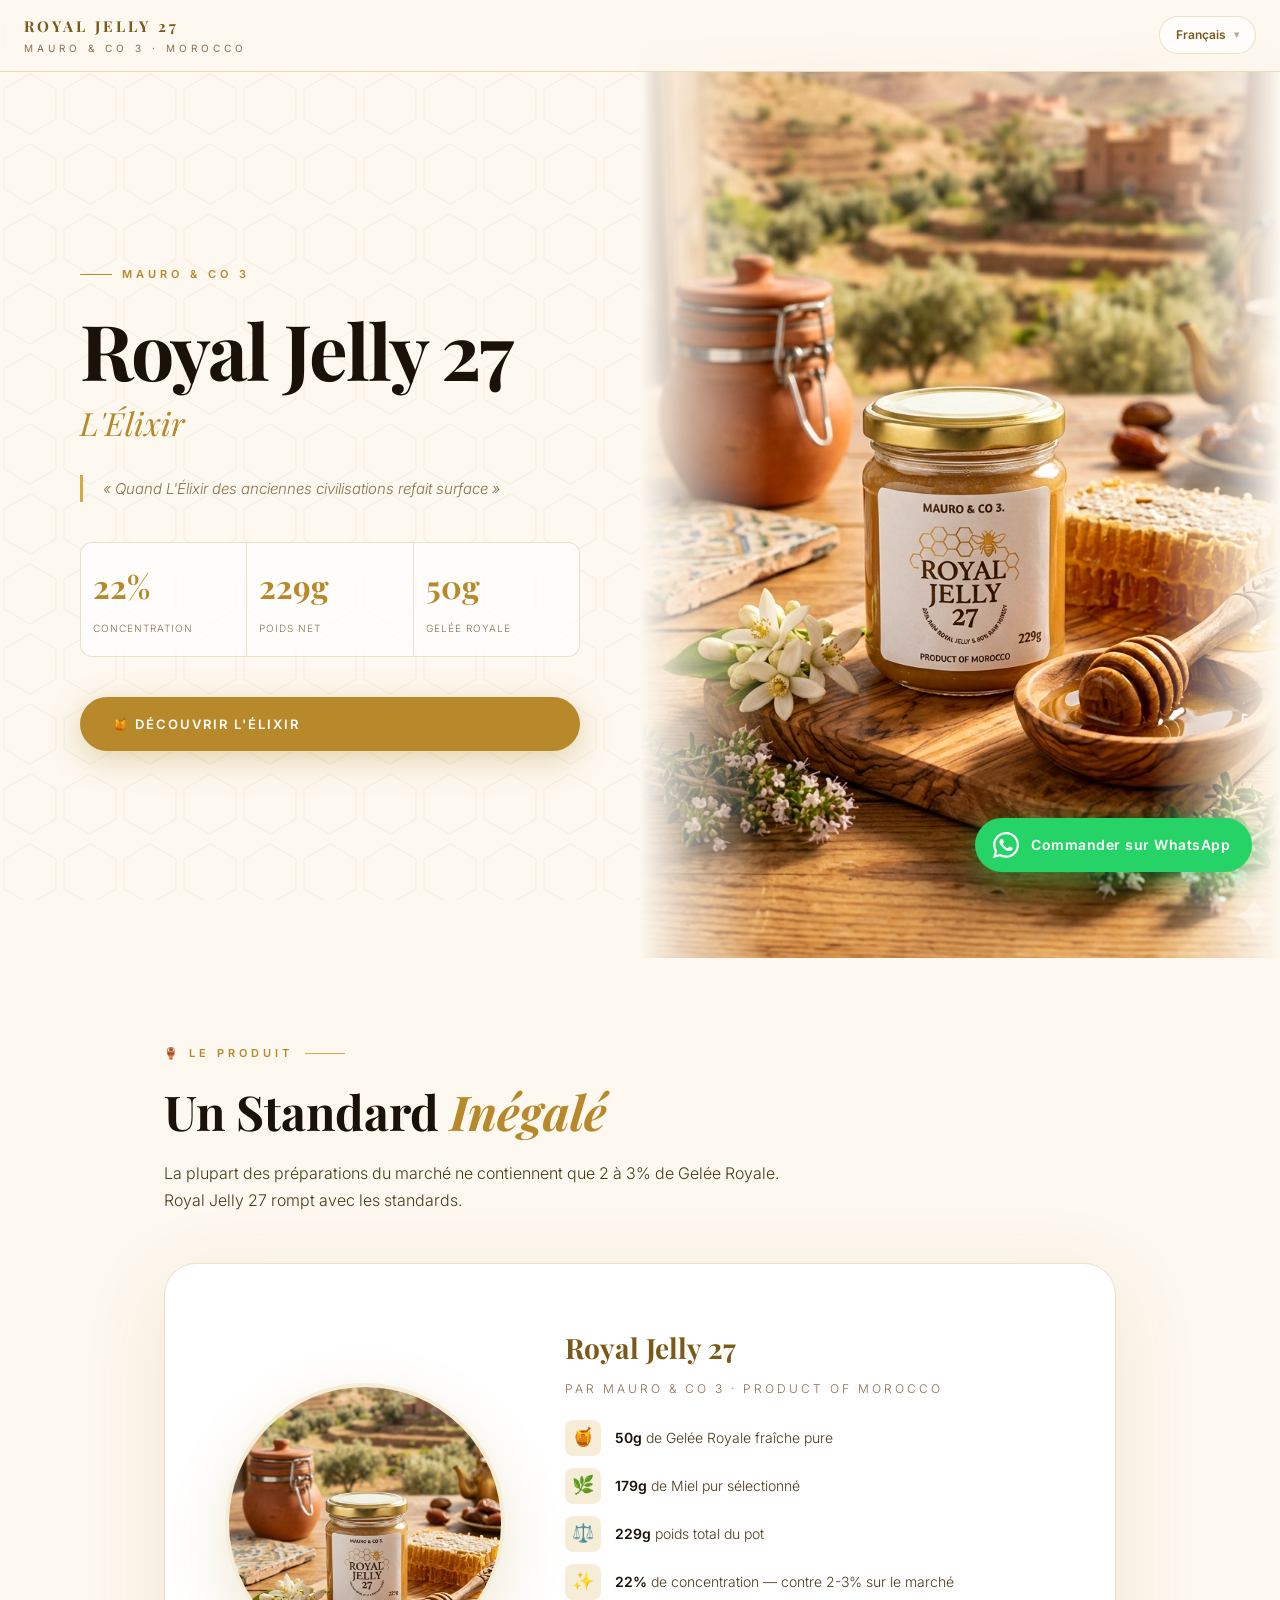
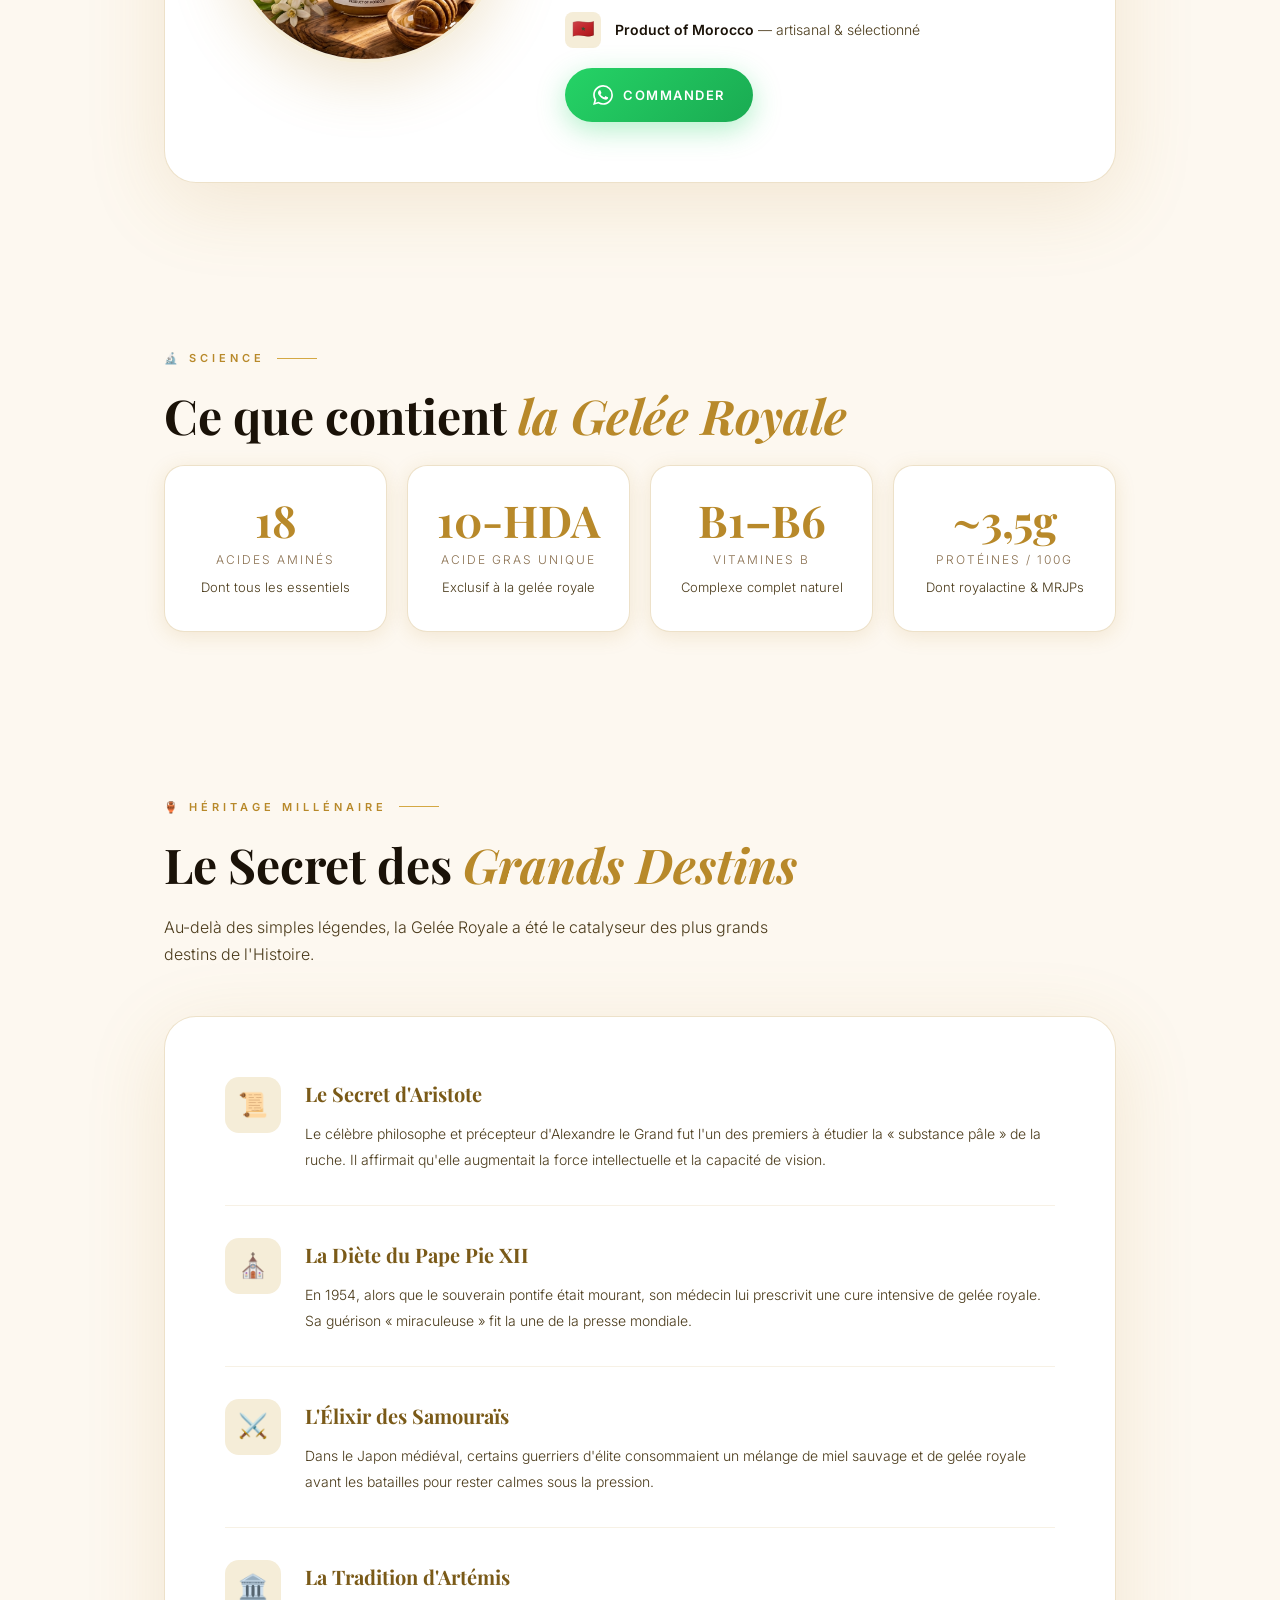
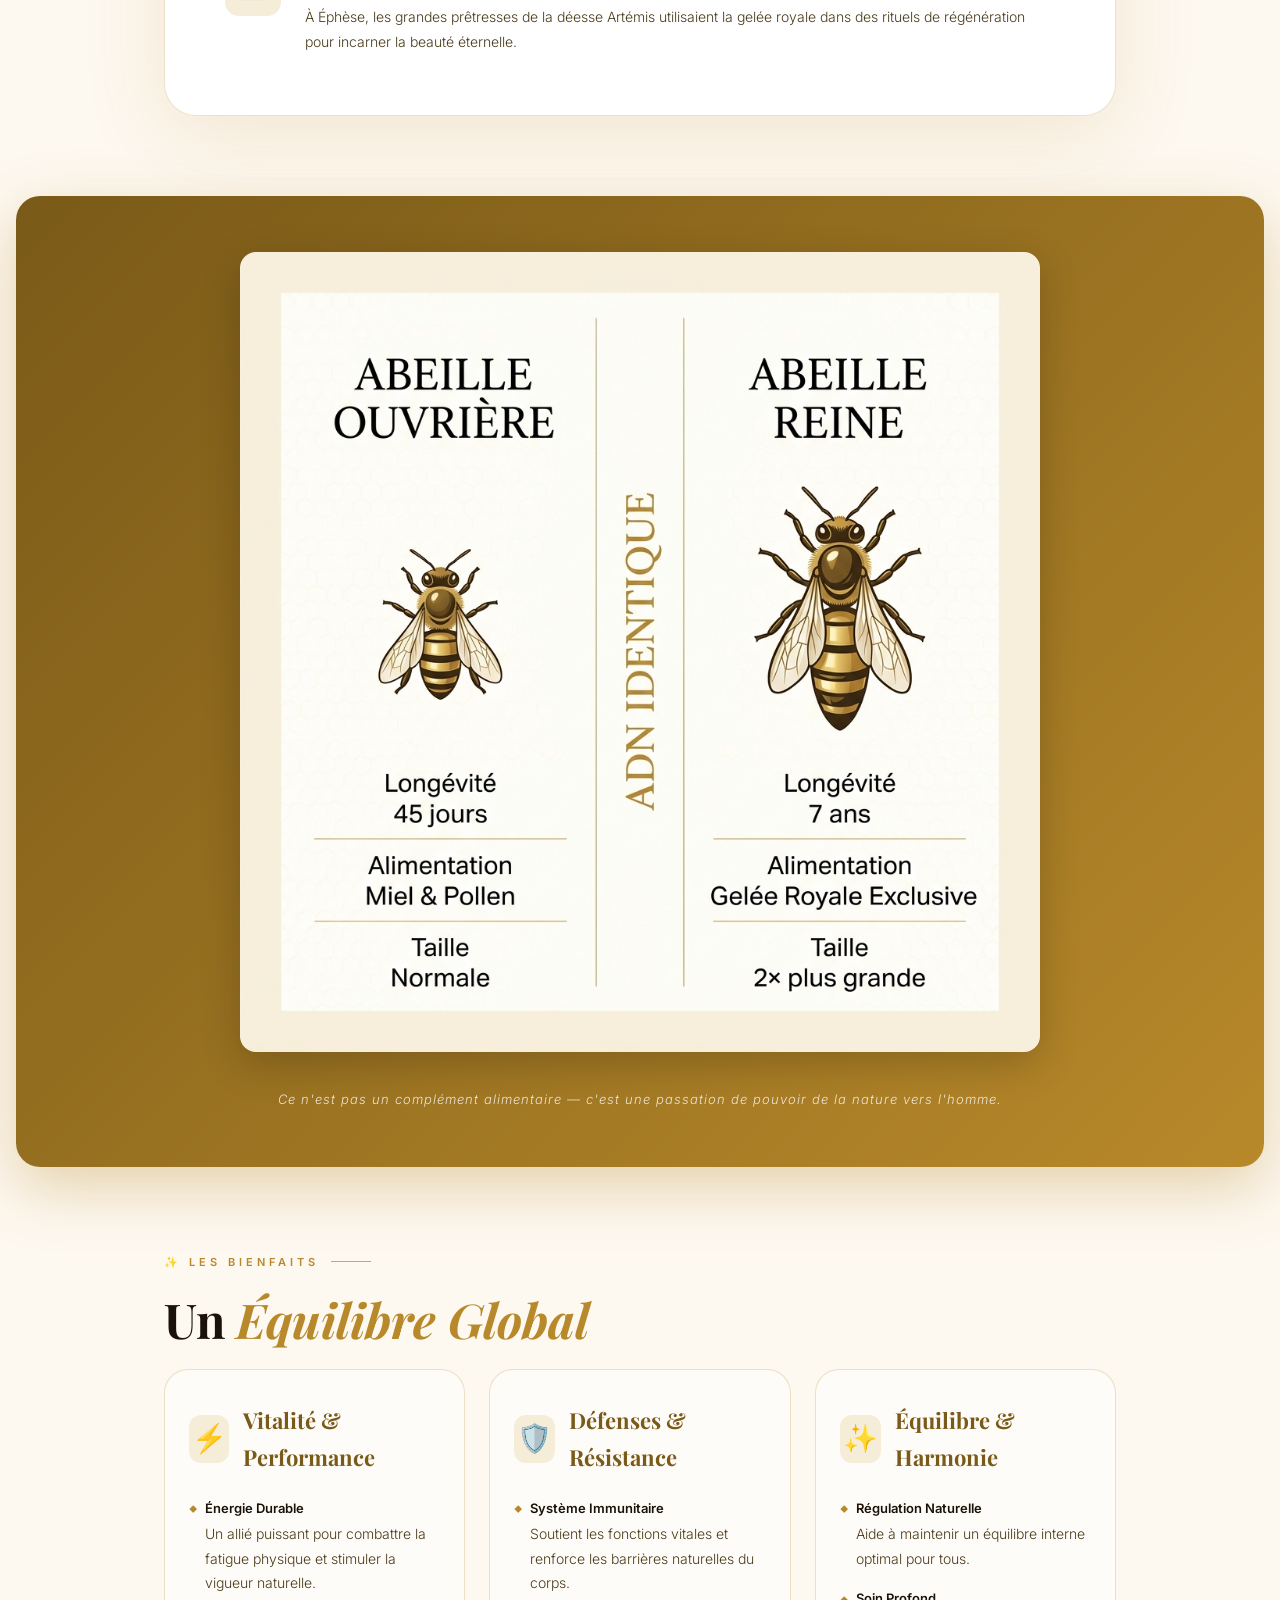
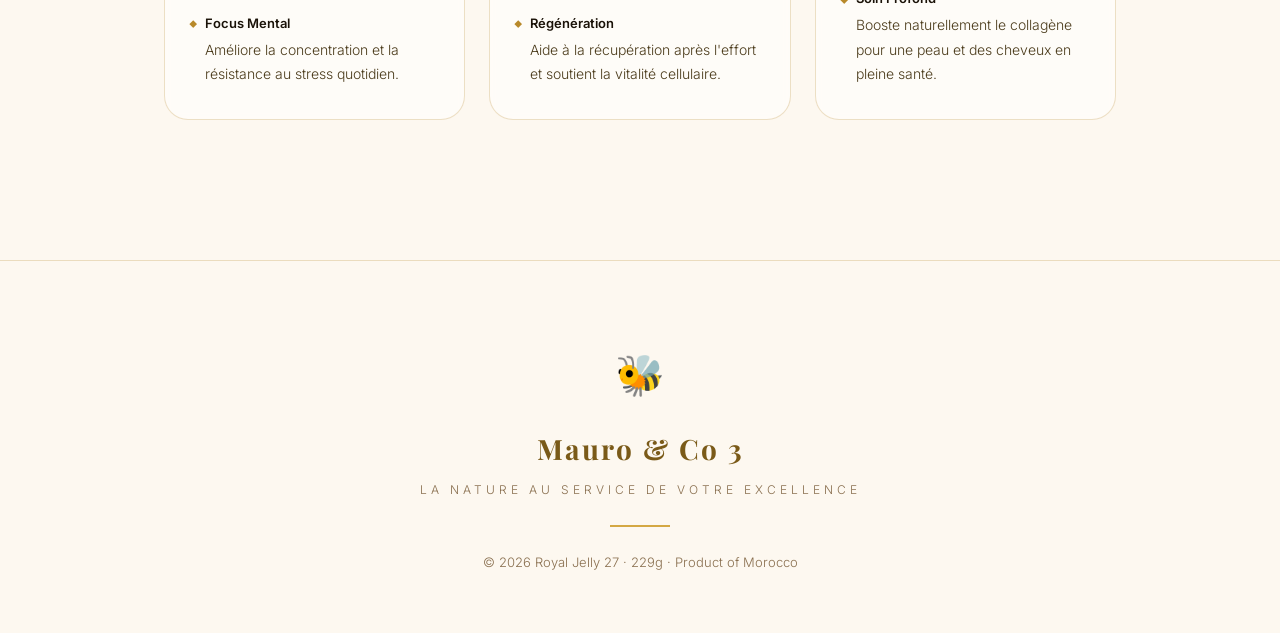
==== commit 7d7f6bc5: "final shit" ====
--- a/index.html
+++ b/index.html
@@ -1,1120 +1,899 @@
 <!DOCTYPE html>
 <html lang="fr">
-
 <head>
-  <meta charset="UTF-8" />
-  <meta name="viewport" content="width=device-width,initial-scale=1.0" />
+  <meta charset="UTF-8"/>
+  <meta name="viewport" content="width=device-width,initial-scale=1.0"/>
   <title>Royal Jelly 27 — L'Élixir | Mauro & Co 3</title>
-  <meta name="description"
-    content="Royal Jelly 27 par Mauro & Co 3 — 22% de Gelée Royale pure. L'élixir des anciennes civilisations. Produit du Maroc." />
-  <link
-    href="https://fonts.googleapis.com/css2?family=Playfair+Display:ital,wght@0,400;0,600;0,700;1,400;1,600&family=Inter:wght@300;400;500;600&display=swap"
-    rel="stylesheet" />
+  <meta name="description" content="Royal Jelly 27 par Mauro & Co 3 — 22% de Gelée Royale pure. L'élixir des anciennes civilisations. Produit du Maroc."/>
+  <link href="https://fonts.googleapis.com/css2?family=Playfair+Display:ital,wght@0,400;0,600;0,700;1,400;1,600&family=Inter:wght@300;400;500;600&display=swap" rel="stylesheet"/>
   <style>
-    *,
-    *::before,
-    *::after {
-      box-sizing: border-box;
-      margin: 0;
-      padding: 0
-    }
-
-    :root {
-      --cream: #fdf8f0;
-      --cream2: #f5edd8;
-      --gold: #b8892a;
-      --gold-light: #d4a843;
-      --gold-dark: #7a5a18;
-      --honey: #e8a020;
-      --text: #1a1208;
-      --text-mid: #4a3a1a;
-      --text-light: #8a7050;
-      --white: #ffffff;
-      --border: rgba(184, 137, 42, 0.25);
-      --shadow: rgba(184, 137, 42, 0.15);
-    }
-
-    html {
-      scroll-behavior: smooth
-    }
-
-    body {
-      background: var(--cream);
-      color: var(--text);
-      font-family: 'Inter', sans-serif;
-      font-weight: 300;
-      line-height: 1.7;
-      overflow-x: hidden
-    }
+    *,*::before,*::after{box-sizing:border-box;margin:0;padding:0}
+    :root{
+      --cream:#fdf8f0;
+      --cream2:#f5edd8;
+      --gold:#b8892a;
+      --gold-light:#d4a843;
+      --gold-dark:#7a5a18;
+      --honey:#e8a020;
+      --text:#1a1208;
+      --text-mid:#4a3a1a;
+      --text-light:#8a7050;
+      --white:#ffffff;
+      --border:rgba(184,137,42,0.25);
+      --shadow:rgba(184,137,42,0.15);
+    }
+    html{scroll-behavior:smooth}
+    body{background:var(--cream);color:var(--text);font-family:'Inter',sans-serif;font-weight:300;line-height:1.7;overflow-x:hidden}
 
     /* HONEYCOMB BG PATTERN */
-    .hc-pattern {
-      position: fixed;
-      inset: 0;
-      z-index: 0;
-      pointer-events: none;
-      background-image: url("data:image/svg+xml,%3Csvg xmlns='http://www.w3.org/2000/svg' width='60' height='70'%3E%3Cpath d='M30 4 L56 19 L56 49 L30 64 L4 49 L4 19 Z' fill='none' stroke='rgba(184,137,42,0.08)' stroke-width='1.2'/%3E%3C/svg%3E");
-      background-size: 60px 70px;
-    }
-
-    main {
+    .hc-pattern{
+      position:fixed;inset:0;z-index:0;pointer-events:none;
+      background-image:url("data:image/svg+xml,%3Csvg xmlns='http://www.w3.org/2000/svg' width='60' height='70'%3E%3Cpath d='M30 4 L56 19 L56 49 L30 64 L4 49 L4 19 Z' fill='none' stroke='rgba(184,137,42,0.08)' stroke-width='1.2'/%3E%3C/svg%3E");
+      background-size:60px 70px;
+    }
+    main{position:relative;z-index:1}
+
+    /* NAV */
+    nav{
+      position:fixed;top:0;left:0;right:0;z-index:100;
+      display:flex;align-items:center;justify-content:space-between;
+      padding:14px 24px;
+      background:rgba(253,248,240,0.95);
+      backdrop-filter:blur(12px);
+      border-bottom:1px solid var(--border);
+    }
+    @media(max-width:480px){nav{padding:12px 16px}}
+    .nav-logo{
+      font-family:'Playfair Display',serif;
+      font-size:15px;font-weight:700;letter-spacing:3px;
+      color:var(--gold-dark);text-transform:uppercase;text-decoration:none;
+    }
+    .nav-logo span{display:block;font-size:10px;font-weight:400;letter-spacing:4px;color:var(--text-light);font-family:'Inter',sans-serif}
+    .nav-badge{
+      background:var(--gold);color:#fff;
+      font-size:11px;font-weight:600;letter-spacing:2px;text-transform:uppercase;
+      padding:6px 18px;border-radius:100px;
+    }
+
+    /* HERO */
+    .hero{
+      min-height:100vh;display:grid;
+      grid-template-columns:1fr 1fr;
+      align-items:center;gap:0;
+      padding-top:58px;
+    }
+    @media(max-width:768px){.hero{grid-template-columns:1fr;min-height:auto;padding:0}}
+
+    .hero-left{
+      padding:80px 60px 80px 80px;
+      display:flex;flex-direction:column;justify-content:center;
+    }
+    @media(max-width:768px){.hero-left{padding:36px 20px 48px;order:2}}
+
+    .hero-eyebrow{
+      display:inline-flex;align-items:center;gap:10px;
+      font-size:11px;font-weight:600;letter-spacing:4px;text-transform:uppercase;
+      color:var(--gold);margin-bottom:28px;
+    }
+    .hero-eyebrow::before{content:'';width:32px;height:1px;background:var(--gold)}
+
+    .hero-title{
+      font-family:'Playfair Display',serif;
+      font-size:clamp(48px,6vw,80px);
+      font-weight:700;line-height:1;
+      letter-spacing:-2px;
+      color:var(--text);margin-bottom:8px;
+    }
+    .hero-subtitle{
+      font-family:'Playfair Display',serif;
+      font-size:clamp(20px,3vw,32px);
+      font-weight:400;font-style:italic;
+      color:var(--gold);margin-bottom:24px;
+    }
+    .hero-quote{
+      font-size:15px;color:var(--text-light);
+      font-style:italic;border-left:3px solid var(--gold-light);
+      padding-left:20px;margin-bottom:40px;line-height:1.8;
+    }
+
+    .stats-row{display:flex;gap:0;margin-bottom:40px}
+    .stat-box{
+      flex:1;padding:16px 12px;
+      border:1px solid var(--border);
+      background:rgba(255,255,255,0.7);
+    }
+    .stat-box:first-child{border-radius:12px 0 0 12px}
+    .stat-box:last-child{border-radius:0 12px 12px 0}
+    .stat-box+.stat-box{border-left:none}
+    .stat-num{
+      font-family:'Playfair Display',serif;
+      font-size:clamp(20px,5vw,32px);font-weight:700;color:var(--gold);display:block;
+    }
+    .stat-lbl{font-size:10px;color:var(--text-light);letter-spacing:1px;text-transform:uppercase}
+
+    .btn-cta{
+      display:inline-flex;align-items:center;gap:10px;
+      background:var(--gold);color:#fff;
+      font-size:13px;font-weight:600;letter-spacing:2px;text-transform:uppercase;
+      padding:16px 32px;border-radius:100px;text-decoration:none;
+      box-shadow:0 8px 32px rgba(184,137,42,0.35);
+      transition:transform 0.3s,box-shadow 0.3s;
+    }
+    .btn-cta:hover{transform:translateY(-2px);box-shadow:0 12px 40px rgba(184,137,42,0.5)}
+
+    /* HERO RIGHT — photo */
+    .hero-right{
+      position:relative;height:100vh;overflow:hidden;
+      background:linear-gradient(135deg,#f0e4c8,#fdf8f0);
+    }
+    @media(max-width:768px){.hero-right{height:70vw;min-height:280px;order:1}}
+    .hero-right img{
+      width:100%;height:100%;object-fit:cover;object-position:center;
+      filter:saturate(1.1) contrast(1.05);
+    }
+    .hero-right::after{
+      content:'';position:absolute;inset:0;
+      background:linear-gradient(to right,var(--cream) 0%,transparent 20%,transparent 80%,var(--cream) 100%);
+    }
+    .jar-badge{
+      position:absolute;bottom:48px;right:48px;z-index:2;
+      background:rgba(255,255,255,0.95);
+      border:2px solid var(--border);
+      border-radius:20px;padding:20px 28px;
+      text-align:center;
+      box-shadow:0 20px 60px rgba(0,0,0,0.1);
+      backdrop-filter:blur(8px);
+    }
+    .jar-badge .jb-pct{
+      font-family:'Playfair Display',serif;
+      font-size:42px;font-weight:700;color:var(--gold);line-height:1;
+    }
+    .jar-badge .jb-pct span{font-size:24px}
+    .jar-badge .jb-txt{font-size:11px;color:var(--text-light);letter-spacing:2px;text-transform:uppercase;margin-top:4px}
+    @media(max-width:768px){.jar-badge{bottom:20px;right:20px;padding:14px 20px}.jar-badge .jb-pct{font-size:28px}}
+
+    /* SECTION BASE */
+    .section{padding:80px 24px;max-width:1000px;margin:0 auto}
+    @media(max-width:480px){.section{padding:56px 16px}}
+    .section-label{
+      display:inline-flex;align-items:center;gap:12px;
+      font-size:11px;font-weight:600;letter-spacing:4px;text-transform:uppercase;
+      color:var(--gold);margin-bottom:20px;
+    }
+    .section-label::after{content:'';flex:1;width:40px;height:1px;background:var(--gold-light)}
+    h2{
+      font-family:'Playfair Display',serif;
+      font-size:clamp(30px,4vw,48px);font-weight:700;
+      color:var(--text);margin-bottom:20px;line-height:1.2;
+    }
+    h2 em{color:var(--gold);font-style:italic}
+    .section-intro{font-size:16px;color:var(--text-mid);max-width:640px;margin-bottom:48px}
+
+    /* LABEL SHOWCASE */
+    .label-showcase{
+      background:#fff;border-radius:32px;
+      padding:60px;display:grid;
+      grid-template-columns:280px 1fr;gap:60px;
+      align-items:center;
+      border:1px solid var(--border);
+      box-shadow:0 20px 80px var(--shadow);
+    }
+    @media(max-width:700px){.label-showcase{grid-template-columns:1fr;padding:32px}}
+    .label-jar{
+      width:100%;aspect-ratio:1;border-radius:50%;
+      object-fit:cover;object-position:center 30%;
+      box-shadow:0 20px 60px rgba(184,137,42,0.2);
+      border:4px solid var(--cream2);
+    }
+    .label-info h3{
+      font-family:'Playfair Display',serif;
+      font-size:28px;font-weight:700;color:var(--gold-dark);margin-bottom:8px;
+    }
+    .label-info .li-sub{font-size:12px;letter-spacing:3px;text-transform:uppercase;color:var(--text-light);margin-bottom:20px}
+    .label-facts{display:flex;flex-direction:column;gap:12px}
+    .lf-row{display:flex;align-items:center;gap:14px;font-size:14px;color:var(--text-mid)}
+    .lf-row .lf-icon{font-size:18px;width:36px;height:36px;background:var(--cream2);border-radius:8px;display:flex;align-items:center;justify-content:center;flex-shrink:0}
+    .lf-row strong{color:var(--text);font-weight:600}
+
+    /* COMPOSITION CARDS */
+    .compo-grid{display:grid;grid-template-columns:repeat(auto-fit,minmax(180px,1fr));gap:20px}
+    .compo-card{
+      background:#fff;border:1px solid var(--border);
+      border-radius:20px;padding:32px 24px;text-align:center;
+      box-shadow:0 4px 20px var(--shadow);
+      transition:transform 0.3s,box-shadow 0.3s;
+    }
+    .compo-card:hover{transform:translateY(-6px);box-shadow:0 12px 40px rgba(184,137,42,0.2)}
+    .cc-num{
+      font-family:'Playfair Display',serif;
+      font-size:44px;font-weight:700;color:var(--gold);display:block;line-height:1;margin-bottom:8px;
+    }
+    .cc-lbl{font-size:12px;color:var(--text-light);text-transform:uppercase;letter-spacing:2px}
+    .cc-sub{font-size:13px;color:var(--text-mid);margin-top:6px}
+
+    /* HERITAGE */
+    .heritage-wrap{
+      background:#fff;border-radius:32px;padding:60px;
+      border:1px solid var(--border);
+      box-shadow:0 20px 80px var(--shadow);
+    }
+    @media(max-width:600px){.heritage-wrap{padding:32px 24px}}
+    .story{display:grid;grid-template-columns:56px 1fr;gap:24px;padding:32px 0;border-bottom:1px solid rgba(184,137,42,0.12)}
+    .story:last-child{border-bottom:none;padding-bottom:0}
+    .story:first-child{padding-top:0}
+    .story-icon{
+      width:56px;height:56px;background:var(--cream2);border-radius:14px;
+      display:flex;align-items:center;justify-content:center;font-size:24px;flex-shrink:0;
+    }
+    .story h3{
+      font-family:'Playfair Display',serif;font-size:20px;font-weight:700;
+      color:var(--gold-dark);margin-bottom:10px;
+    }
+    .story p{font-size:14px;color:var(--text-mid);line-height:1.85}
+
+    /* RARITY PULLQUOTE */
+    .pullquote{
+      text-align:center;padding:56px 32px;
+      background:linear-gradient(135deg,var(--gold-dark),var(--gold));
+      border-radius:24px;color:#fff;margin:0 16px;
+      box-shadow:0 20px 60px rgba(184,137,42,0.35);
+    }
+    @media(max-width:480px){.pullquote{padding:40px 20px;border-radius:20px;margin:0 12px}}
+    .pullquote .pq-bee{font-size:40px;margin-bottom:16px;display:block}
+    .pullquote blockquote{
+      font-family:'Playfair Display',serif;
+      font-size:clamp(16px,2.5vw,24px);font-style:italic;font-weight:400;
+      line-height:1.7;max-width:700px;margin:0 auto 20px;
+    }
+    .pullquote p{font-size:13px;opacity:0.8;letter-spacing:1px}
+
+    /* BENEFITS - Gender Neutral Refactor */
+    .benefits-grid{display:grid;grid-template-columns:repeat(auto-fit, minmax(280px, 1fr));gap:24px}
+    .benefit-panel{
+      border-radius:24px;padding:32px 24px;
+      border:1px solid var(--border);
+      background:rgba(255, 255, 255, 0.5);
+      backdrop-filter: blur(5px);
+      transition: transform 0.3s ease;
+    }
+    .benefit-panel:hover{transform: translateY(-5px)}
+    .bp-header{display:flex;align-items:center;gap:14px;margin-bottom:20px}
+    .bp-icon{font-size:28px; width:48px; height:48px; background:var(--cream2); border-radius:12px; display:flex; align-items:center; justify-content:center}
+    .bp-header h3{
+      font-family:'Playfair Display',serif;font-size:22px;font-weight:700; color:var(--gold-dark);
+    }
+    .bp-list{list-style:none;display:flex;flex-direction:column;gap:16px}
+    .bp-list li{font-size:14px;color:var(--text-mid);padding-left:16px;position:relative;line-height:1.75}
+    .bp-list li::before{content:'◆';position:absolute;left:0;top:5px;font-size:8px; color:var(--gold)}
+    .bp-list li strong{display:block;font-weight:600;color:var(--text);font-size:13px;margin-bottom:3px}
+
+    /* PREMIUM LANGUAGE DROPDOWN */
+    .lang-dropdown {
       position: relative;
-      z-index: 1
-    }
-
-    /* NAV */
-    nav {
-      position: fixed;
-      top: 0;
-      left: 0;
-      right: 0;
-      z-index: 100;
+      display: inline-block;
+      margin-left: 15px;
+    }
+    .lang-trigger {
+      background: rgba(255, 255, 255, 0.8);
+      border: 1px solid var(--border);
+      padding: 8px 16px;
+      border-radius: 100px;
+      font-size: 12px;
+      font-weight: 600;
+      color: var(--gold-dark);
+      cursor: pointer;
       display: flex;
       align-items: center;
-      justify-content: space-between;
-      padding: 14px 24px;
-      background: rgba(253, 248, 240, 0.95);
-      backdrop-filter: blur(12px);
-      border-bottom: 1px solid var(--border);
-    }
-
-    @media(max-width:480px) {
-      nav {
-        padding: 12px 16px
-      }
-    }
-
-    .nav-logo {
-      font-family: 'Playfair Display', serif;
-      font-size: 15px;
-      font-weight: 700;
-      letter-spacing: 3px;
-      color: var(--gold-dark);
-      text-transform: uppercase;
-      text-decoration: none;
-    }
-
-    .nav-logo span {
-      display: block;
+      gap: 8px;
+      transition: all 0.3s ease;
+      backdrop-filter: blur(10px);
+    }
+    .lang-trigger:hover {
+      background: var(--white);
+      box-shadow: 0 4px 12px var(--shadow);
+      border-color: var(--gold);
+    }
+    .lang-trigger::after {
+      content: '▾';
       font-size: 10px;
-      font-weight: 400;
-      letter-spacing: 4px;
-      color: var(--text-light);
-      font-family: 'Inter', sans-serif
-    }
-
-    .nav-badge {
-      background: var(--gold);
-      color: #fff;
-      font-size: 11px;
-      font-weight: 600;
-      letter-spacing: 2px;
-      text-transform: uppercase;
-      padding: 6px 18px;
-      border-radius: 100px;
-    }
-
-    /* HERO */
-    .hero {
-      min-height: 100vh;
-      display: grid;
-      grid-template-columns: 1fr 1fr;
-      align-items: center;
-      gap: 0;
-      padding-top: 58px;
-    }
-
-    @media(max-width:768px) {
-      .hero {
-        grid-template-columns: 1fr;
-        min-height: auto;
-        padding: 0
-      }
-    }
-
-    .hero-left {
-      padding: 80px 60px 80px 80px;
+      opacity: 0.5;
+    }
+    .lang-menu {
+      position: absolute;
+      top: calc(100% + 8px);
+      right: 0;
+      background: var(--white);
+      border: 1px solid var(--border);
+      border-radius: 16px;
+      box-shadow: 0 10px 30px var(--shadow);
+      display: none;
+      min-width: 140px;
+      overflow: hidden;
+      z-index: 1000;
+      animation: slideDown 0.3s ease forwards;
+    }
+    .lang-dropdown.active .lang-menu { display: block; }
+    .lang-option {
+      padding: 10px 16px;
+      font-size: 13px;
+      color: var(--text-mid);
+      cursor: pointer;
+      transition: background 0.2s;
       display: flex;
-      flex-direction: column;
-      justify-content: center;
-    }
-
-    @media(max-width:768px) {
-      .hero-left {
-        padding: 36px 20px 48px;
-        order: 2
-      }
-    }
-
-    .hero-eyebrow {
-      display: inline-flex;
       align-items: center;
       gap: 10px;
-      font-size: 11px;
-      font-weight: 600;
-      letter-spacing: 4px;
-      text-transform: uppercase;
-      color: var(--gold);
-      margin-bottom: 28px;
-    }
-
-    .hero-eyebrow::before {
-      content: '';
-      width: 32px;
-      height: 1px;
-      background: var(--gold)
-    }
-
-    .hero-title {
-      font-family: 'Playfair Display', serif;
-      font-size: clamp(48px, 6vw, 80px);
-      font-weight: 700;
-      line-height: 1;
-      letter-spacing: -2px;
-      color: var(--text);
-      margin-bottom: 8px;
-    }
-
-    .hero-subtitle {
-      font-family: 'Playfair Display', serif;
-      font-size: clamp(20px, 3vw, 32px);
-      font-weight: 400;
-      font-style: italic;
-      color: var(--gold);
-      margin-bottom: 24px;
-    }
-
-    .hero-quote {
-      font-size: 15px;
-      color: var(--text-light);
-      font-style: italic;
-      border-left: 3px solid var(--gold-light);
-      padding-left: 20px;
-      margin-bottom: 40px;
-      line-height: 1.8;
-    }
-
-    .stats-row {
-      display: flex;
-      gap: 0;
-      margin-bottom: 40px
-    }
-
-    .stat-box {
-      flex: 1;
-      padding: 16px 12px;
-      border: 1px solid var(--border);
-      background: rgba(255, 255, 255, 0.7);
-    }
-
-    .stat-box:first-child {
-      border-radius: 12px 0 0 12px
-    }
-
-    .stat-box:last-child {
-      border-radius: 0 12px 12px 0
-    }
-
-    .stat-box+.stat-box {
-      border-left: none
-    }
-
-    .stat-num {
-      font-family: 'Playfair Display', serif;
-      font-size: clamp(20px, 5vw, 32px);
-      font-weight: 700;
-      color: var(--gold);
-      display: block;
-    }
-
-    .stat-lbl {
-      font-size: 10px;
-      color: var(--text-light);
-      letter-spacing: 1px;
-      text-transform: uppercase
-    }
-
-    .btn-cta {
-      display: inline-flex;
-      align-items: center;
-      gap: 10px;
-      background: var(--gold);
-      color: #fff;
-      font-size: 13px;
-      font-weight: 600;
-      letter-spacing: 2px;
-      text-transform: uppercase;
-      padding: 16px 32px;
-      border-radius: 100px;
-      text-decoration: none;
-      box-shadow: 0 8px 32px rgba(184, 137, 42, 0.35);
-      transition: transform 0.3s, box-shadow 0.3s;
-    }
-
-    .btn-cta:hover {
-      transform: translateY(-2px);
-      box-shadow: 0 12px 40px rgba(184, 137, 42, 0.5)
-    }
-
-    /* HERO RIGHT — photo */
-    .hero-right {
-      position: relative;
-      height: 100vh;
-      overflow: hidden;
-      background: linear-gradient(135deg, #f0e4c8, #fdf8f0);
-    }
-
-    @media(max-width:768px) {
-      .hero-right {
-        height: 70vw;
-        min-height: 280px;
-        order: 1
-      }
-    }
-
-    .hero-right img {
-      width: 100%;
-      height: 100%;
-      object-fit: cover;
-      object-position: center;
-      filter: saturate(1.1) contrast(1.05);
-    }
-
-    .hero-right::after {
-      content: '';
-      position: absolute;
-      inset: 0;
-      background: linear-gradient(to right, var(--cream) 0%, transparent 20%, transparent 80%, var(--cream) 100%);
-    }
-
-    .jar-badge {
-      position: absolute;
-      bottom: 48px;
-      right: 48px;
-      z-index: 2;
-      background: rgba(255, 255, 255, 0.95);
-      border: 2px solid var(--border);
-      border-radius: 20px;
-      padding: 20px 28px;
-      text-align: center;
-      box-shadow: 0 20px 60px rgba(0, 0, 0, 0.1);
-      backdrop-filter: blur(8px);
-    }
-
-    .jar-badge .jb-pct {
-      font-family: 'Playfair Display', serif;
-      font-size: 42px;
-      font-weight: 700;
-      color: var(--gold);
-      line-height: 1;
-    }
-
-    .jar-badge .jb-txt {
-      font-size: 11px;
-      color: var(--text-light);
-      letter-spacing: 2px;
-      text-transform: uppercase;
-      margin-top: 4px
-    }
-
-    @media(max-width:768px) {
-      .jar-badge {
-        bottom: 20px;
-        right: 20px;
-        padding: 14px 20px
-      }
-
-      .jar-badge .jb-pct {
-        font-size: 28px
-      }
-    }
-
-    /* SECTION BASE */
-    .section {
-      padding: 80px 24px;
-      max-width: 1000px;
-      margin: 0 auto
-    }
-
-    @media(max-width:480px) {
-      .section {
-        padding: 56px 16px
-      }
-    }
-
-    .section-label {
-      display: inline-flex;
-      align-items: center;
-      gap: 12px;
-      font-size: 11px;
-      font-weight: 600;
-      letter-spacing: 4px;
-      text-transform: uppercase;
-      color: var(--gold);
-      margin-bottom: 20px;
-    }
-
-    .section-label::after {
-      content: '';
-      flex: 1;
-      width: 40px;
-      height: 1px;
-      background: var(--gold-light)
-    }
-
-    h2 {
-      font-family: 'Playfair Display', serif;
-      font-size: clamp(30px, 4vw, 48px);
-      font-weight: 700;
-      color: var(--text);
-      margin-bottom: 20px;
-      line-height: 1.2;
-    }
-
-    h2 em {
-      color: var(--gold);
-      font-style: italic
-    }
-
-    .section-intro {
-      font-size: 16px;
-      color: var(--text-mid);
-      max-width: 640px;
-      margin-bottom: 48px
-    }
-
-    /* LABEL SHOWCASE */
-    .label-showcase {
-      background: #fff;
-      border-radius: 32px;
-      padding: 60px;
-      display: grid;
-      grid-template-columns: 280px 1fr;
-      gap: 60px;
-      align-items: center;
-      border: 1px solid var(--border);
-      box-shadow: 0 20px 80px var(--shadow);
-    }
-
-    @media(max-width:700px) {
-      .label-showcase {
-        grid-template-columns: 1fr;
-        padding: 32px
-      }
-    }
-
-    .label-jar {
-      width: 100%;
-      aspect-ratio: 1;
-      border-radius: 50%;
-      object-fit: cover;
-      object-position: center 30%;
-      box-shadow: 0 20px 60px rgba(184, 137, 42, 0.2);
-      border: 4px solid var(--cream2);
-    }
-
-    .label-info h3 {
-      font-family: 'Playfair Display', serif;
-      font-size: 28px;
-      font-weight: 700;
-      color: var(--gold-dark);
-      margin-bottom: 8px;
-    }
-
-    .label-info .li-sub {
-      font-size: 12px;
-      letter-spacing: 3px;
-      text-transform: uppercase;
-      color: var(--text-light);
-      margin-bottom: 20px
-    }
-
-    .label-facts {
-      display: flex;
-      flex-direction: column;
-      gap: 12px
-    }
-
-    .lf-row {
-      display: flex;
-      align-items: center;
-      gap: 14px;
-      font-size: 14px;
-      color: var(--text-mid)
-    }
-
-    .lf-row .lf-icon {
-      font-size: 18px;
-      width: 36px;
-      height: 36px;
-      background: var(--cream2);
-      border-radius: 8px;
-      display: flex;
-      align-items: center;
-      justify-content: center;
-      flex-shrink: 0
-    }
-
-    .lf-row strong {
-      color: var(--text);
-      font-weight: 600
-    }
-
-    /* COMPOSITION CARDS */
-    .compo-grid {
-      display: grid;
-      grid-template-columns: repeat(auto-fit, minmax(180px, 1fr));
-      gap: 20px
-    }
-
-    .compo-card {
-      background: #fff;
-      border: 1px solid var(--border);
-      border-radius: 20px;
-      padding: 32px 24px;
-      text-align: center;
-      box-shadow: 0 4px 20px var(--shadow);
-      transition: transform 0.3s, box-shadow 0.3s;
-    }
-
-    .compo-card:hover {
-      transform: translateY(-6px);
-      box-shadow: 0 12px 40px rgba(184, 137, 42, 0.2)
-    }
-
-    .cc-num {
-      font-family: 'Playfair Display', serif;
-      font-size: 44px;
-      font-weight: 700;
-      color: var(--gold);
-      display: block;
-      line-height: 1;
-      margin-bottom: 8px;
-    }
-
-    .cc-lbl {
-      font-size: 12px;
-      color: var(--text-light);
-      text-transform: uppercase;
-      letter-spacing: 2px
-    }
-
-    .cc-sub {
-      font-size: 13px;
-      color: var(--text-mid);
-      margin-top: 6px
-    }
-
-    /* HERITAGE */
-    .heritage-wrap {
-      background: #fff;
-      border-radius: 32px;
-      padding: 60px;
-      border: 1px solid var(--border);
-      box-shadow: 0 20px 80px var(--shadow);
-    }
-
-    @media(max-width:600px) {
-      .heritage-wrap {
-        padding: 32px 24px
-      }
-    }
-
-    .story {
-      display: grid;
-      grid-template-columns: 56px 1fr;
-      gap: 24px;
-      padding: 32px 0;
-      border-bottom: 1px solid rgba(184, 137, 42, 0.12)
-    }
-
-    .story:last-child {
-      border-bottom: none;
-      padding-bottom: 0
-    }
-
-    .story:first-child {
-      padding-top: 0
-    }
-
-    .story-icon {
-      width: 56px;
-      height: 56px;
-      background: var(--cream2);
-      border-radius: 14px;
-      display: flex;
-      align-items: center;
-      justify-content: center;
-      font-size: 24px;
-      flex-shrink: 0;
-    }
-
-    .story h3 {
-      font-family: 'Playfair Display', serif;
-      font-size: 20px;
-      font-weight: 700;
-      color: var(--gold-dark);
-      margin-bottom: 10px;
-    }
-
-    .story p {
-      font-size: 14px;
-      color: var(--text-mid);
-      line-height: 1.85
-    }
-
-    /* RARITY PULLQUOTE */
-    .pullquote {
-      text-align: center;
-      padding: 56px 32px;
-      background: linear-gradient(135deg, var(--gold-dark), var(--gold));
-      border-radius: 24px;
-      color: #fff;
-      margin: 0 16px;
-      box-shadow: 0 20px 60px rgba(184, 137, 42, 0.35);
-    }
-
-    @media(max-width:480px) {
-      .pullquote {
-        padding: 40px 20px;
-        border-radius: 20px;
-        margin: 0 12px
-      }
-    }
-
-    .pullquote .pq-bee {
-      font-size: 40px;
-      margin-bottom: 16px;
-      display: block
-    }
-
-    .pullquote blockquote {
-      font-family: 'Playfair Display', serif;
-      font-size: clamp(16px, 2.5vw, 24px);
-      font-style: italic;
-      font-weight: 400;
-      line-height: 1.7;
-      max-width: 700px;
-      margin: 0 auto 20px;
-    }
-
-    .pullquote p {
-      font-size: 13px;
-      opacity: 0.8;
-      letter-spacing: 1px
-    }
-
-    /* BENEFITS */
-    .benefits-grid {
-      display: grid;
-      grid-template-columns: 1fr 1fr;
-      gap: 20px
-    }
-
-    @media(max-width:640px) {
-      .benefits-grid {
-        grid-template-columns: 1fr;
-        gap: 16px
-      }
-    }
-
-    .benefit-panel {
-      border-radius: 24px;
-      padding: 32px 24px;
-      border: 1px solid
-    }
-
-    @media(max-width:480px) {
-      .benefit-panel {
-        padding: 24px 18px
-      }
-    }
-
-    .benefit-panel.women {
-      background: linear-gradient(145deg, #fdf0ff, #fff5f0);
-      border-color: rgba(180, 100, 200, 0.2);
-    }
-
-    .benefit-panel.men {
-      background: linear-gradient(145deg, #fffbf0, #fff8e8);
-      border-color: var(--border);
-    }
-
-    .bp-header {
-      display: flex;
-      align-items: center;
-      gap: 14px;
-      margin-bottom: 28px
-    }
-
-    .bp-icon {
-      font-size: 32px
-    }
-
-    .bp-header h3 {
-      font-family: 'Playfair Display', serif;
-      font-size: 22px;
-      font-weight: 700;
-    }
-
-    .benefit-panel.women .bp-header h3 {
-      color: #9040a8
-    }
-
-    .benefit-panel.men .bp-header h3 {
-      color: var(--gold-dark)
-    }
-
-    .bp-tag {
-      font-size: 11px;
-      letter-spacing: 3px;
-      text-transform: uppercase;
-      color: var(--text-light);
-      margin-bottom: 20px;
-      display: block
-    }
-
-    .bp-list {
-      list-style: none;
-      display: flex;
-      flex-direction: column;
-      gap: 16px
-    }
-
-    .bp-list li {
-      font-size: 14px;
-      color: var(--text-mid);
-      padding-left: 16px;
-      position: relative;
-      line-height: 1.75
-    }
-
-    .bp-list li::before {
-      content: '◆';
-      position: absolute;
-      left: 0;
-      top: 5px;
-      font-size: 8px
-    }
-
-    .benefit-panel.women .bp-list li::before {
-      color: #c060d8
-    }
-
-    .benefit-panel.men .bp-list li::before {
-      color: var(--gold)
-    }
-
-    .bp-list li strong {
-      display: block;
-      font-weight: 600;
-      color: var(--text);
-      font-size: 13px;
-      margin-bottom: 3px
-    }
+    }
+    .lang-option:hover { background: var(--cream); color: var(--gold-dark); }
+    .lang-option.active { background: var(--cream2); color: var(--gold-dark); font-weight: 600; }
+    
+    @keyframes slideDown {
+      from { opacity: 0; transform: translateY(-10px); }
+      to { opacity: 1; transform: translateY(0); }
+    }
+
+    [dir="rtl"] .lang-menu { right: auto; left: 0; }
+    [dir="rtl"] .hero-left { text-align: right; border-left: none; }
+    [dir="rtl"] .hero-quote { border-left: none; border-right: 3px solid var(--gold-light); padding-left: 0; padding-right: 20px; }
+    [dir="rtl"] .nav-logo span { text-align: right; }
+    [dir="rtl"] .lf-row { flex-direction: row-reverse; text-align: right; }
+    [dir="rtl"] .bp-list li { padding-left: 0; padding-right: 16px; text-align: right; }
+    [dir="rtl"] .bp-list li::before { left: auto; right: 0; }
+    [dir="rtl"] .story { grid-template-columns: 1fr 56px; text-align: right; }
+    [dir="rtl"] .story-icon { order: 2; }
 
     /* FOOTER */
-    footer {
-      text-align: center;
-      padding: 80px 24px 60px;
-      border-top: 1px solid var(--border);
-      margin-top: 60px;
-    }
-
-    .footer-bee {
-      font-size: 40px;
-      display: block;
-      margin-bottom: 16px
-    }
-
-    .footer-brand {
-      font-family: 'Playfair Display', serif;
-      font-size: 28px;
-      font-weight: 700;
-      letter-spacing: 2px;
-      color: var(--gold-dark);
-    }
-
-    .footer-sub {
-      font-size: 12px;
-      letter-spacing: 4px;
-      text-transform: uppercase;
-      color: var(--text-light);
-      margin-top: 8px
-    }
-
-    .footer-line {
-      width: 60px;
-      height: 2px;
-      background: var(--gold-light);
-      margin: 24px auto
-    }
-
-    .footer-note {
-      font-size: 13px;
-      color: var(--text-light)
-    }
+    footer{
+      text-align:center;padding:80px 24px 60px;
+      border-top:1px solid var(--border);margin-top:60px;
+    }
+    .footer-bee{font-size:40px;display:block;margin-bottom:16px}
+    .footer-brand{
+      font-family:'Playfair Display',serif;
+      font-size:28px;font-weight:700;letter-spacing:2px;color:var(--gold-dark);
+    }
+    .footer-sub{font-size:12px;letter-spacing:4px;text-transform:uppercase;color:var(--text-light);margin-top:8px}
+    .footer-line{width:60px;height:2px;background:var(--gold-light);margin:24px auto}
+    .footer-note{font-size:13px;color:var(--text-light)}
 
     /* REVEAL */
-    .reveal {
-      opacity: 0;
-      transform: translateY(30px);
-      transition: opacity 0.8s ease, transform 0.8s ease
-    }
-
-    .reveal.on {
-      opacity: 1;
-      transform: none
-    }
+    .reveal{opacity:0;transform:translateY(30px);transition:opacity 0.8s ease,transform 0.8s ease}
+    .reveal.on{opacity:1;transform:none}
 
     /* WHATSAPP FLOATING */
-    .wa-float {
-      position: fixed;
-      bottom: 28px;
-      right: 28px;
-      z-index: 999;
-      display: flex;
-      align-items: center;
-      gap: 12px;
-      background: #25D366;
-      color: #fff;
-      padding: 14px 22px 14px 18px;
-      border-radius: 100px;
-      box-shadow: 0 8px 32px rgba(37, 211, 102, 0.45);
-      text-decoration: none;
-      font-size: 14px;
-      font-weight: 600;
-      letter-spacing: 0.5px;
-      transition: transform 0.3s, box-shadow 0.3s;
-      animation: wa-pulse 2.5s ease-in-out infinite;
-    }
-
-    .wa-float:hover {
-      transform: translateY(-3px) scale(1.04);
-      box-shadow: 0 16px 48px rgba(37, 211, 102, 0.55);
-      animation: none;
-    }
-
-    .wa-float svg {
-      width: 26px;
-      height: 26px;
-      flex-shrink: 0
-    }
-
-    @media(max-width:480px) {
-      .wa-float {
-        bottom: 20px;
-        right: 16px;
-        padding: 13px 18px 13px 14px;
-        font-size: 13px
-      }
-
-      .wa-float .wa-label {
-        display: none
-      }
-
-      .wa-float {
-        border-radius: 50%;
-        padding: 16px;
-        gap: 0
-      }
-
-      .wa-float svg {
-        width: 28px;
-        height: 28px
-      }
-    }
-
-    @keyframes wa-pulse {
-
-      0%,
-      100% {
-        box-shadow: 0 8px 32px rgba(37, 211, 102, 0.45)
-      }
-
-      50% {
-        box-shadow: 0 8px 48px rgba(37, 211, 102, 0.75), 0 0 0 10px rgba(37, 211, 102, 0.08)
-      }
+    .wa-float{
+      position:fixed;bottom:28px;right:28px;z-index:999;
+      display:flex;align-items:center;gap:12px;
+      background:#25D366;color:#fff;
+      padding:14px 22px 14px 18px;
+      border-radius:100px;
+      box-shadow:0 8px 32px rgba(37,211,102,0.45);
+      text-decoration:none;
+      font-size:14px;font-weight:600;letter-spacing:0.5px;
+      transition:transform 0.3s,box-shadow 0.3s;
+      animation:wa-pulse 2.5s ease-in-out infinite;
+    }
+    .wa-float:hover{
+      transform:translateY(-3px) scale(1.04);
+      box-shadow:0 16px 48px rgba(37,211,102,0.55);
+      animation:none;
+    }
+    .wa-float svg{width:26px;height:26px;flex-shrink:0}
+    @media(max-width:480px){
+      .wa-float{bottom:20px;right:16px;padding:13px 18px 13px 14px;font-size:13px}
+      .wa-float .wa-label{display:none}
+      .wa-float{border-radius:50%;padding:16px;gap:0}
+      .wa-float svg{width:28px;height:28px}
+    }
+    @keyframes wa-pulse{
+      0%,100%{box-shadow:0 8px 32px rgba(37,211,102,0.45)}
+      50%{box-shadow:0 8px 48px rgba(37,211,102,0.75),0 0 0 10px rgba(37,211,102,0.08)}
     }
 
     /* WHATSAPP INLINE BUTTON */
-    .btn-whatsapp {
-      display: inline-flex;
-      align-items: center;
-      gap: 10px;
-      background: linear-gradient(135deg, #25D366, #1aab52);
-      color: #fff;
-      font-size: 13px;
-      font-weight: 600;
-      letter-spacing: 1.5px;
-      text-transform: uppercase;
-      padding: 16px 28px;
-      border-radius: 100px;
-      text-decoration: none;
-      box-shadow: 0 8px 28px rgba(37, 211, 102, 0.35);
-      transition: transform 0.3s, box-shadow 0.3s;
-      margin-top: 20px;
-      width: fit-content;
-    }
-
-    .btn-whatsapp:hover {
-      transform: translateY(-2px);
-      box-shadow: 0 12px 40px rgba(37, 211, 102, 0.5)
-    }
-
-    .btn-whatsapp svg {
-      width: 20px;
-      height: 20px;
-      flex-shrink: 0
-    }
+    .btn-whatsapp{
+      display:inline-flex;align-items:center;gap:10px;
+      background:linear-gradient(135deg,#25D366,#1aab52);
+      color:#fff;
+      font-size:13px;font-weight:600;letter-spacing:1.5px;text-transform:uppercase;
+      padding:16px 28px;border-radius:100px;text-decoration:none;
+      box-shadow:0 8px 28px rgba(37,211,102,0.35);
+      transition:transform 0.3s,box-shadow 0.3s;
+      margin-top:20px;width:fit-content;
+    }
+    .btn-whatsapp:hover{transform:translateY(-2px);box-shadow:0 12px 40px rgba(37,211,102,0.5)}
+    .btn-whatsapp svg{width:20px;height:20px;flex-shrink:0}
 
     /* SCROLLBAR */
-    ::-webkit-scrollbar {
-      width: 5px
-    }
-
-    ::-webkit-scrollbar-track {
-      background: var(--cream)
-    }
-
-    ::-webkit-scrollbar-thumb {
-      background: var(--gold-light);
-      border-radius: 3px
-    }
+    ::-webkit-scrollbar{width:5px}
+    ::-webkit-scrollbar-track{background:var(--cream)}
+    ::-webkit-scrollbar-thumb{background:var(--gold-light);border-radius:3px}
   </style>
 </head>
-
 <body>
 
-  <div class="hc-pattern"></div>
-
-  <!-- NAV -->
-  <nav>
-    <a href="#" class="nav-logo">
-      Royal Jelly 27
-      <span>Mauro &amp; Co 3 · Morocco</span>
-    </a>
-
-  </nav>
-
-  <main>
-
-    <!-- HERO -->
-    <div class="hero">
-      <div class="hero-left reveal">
-        <span class="hero-eyebrow">Mauro &amp; Co 3</span>
-        <h1 class="hero-title">Royal Jelly 27</h1>
-        <p class="hero-subtitle">L'Élixir</p>
-        <p class="hero-quote">« Quand L'Élixir des anciennes civilisations refait surface »</p>
-        <div class="stats-row">
-          <div class="stat-box">
-            <span class="stat-num">22%</span>
-            <span class="stat-lbl">Concentration</span>
-          </div>
-          <div class="stat-box">
-            <span class="stat-num">229g</span>
-            <span class="stat-lbl">Poids net</span>
-          </div>
-          <div class="stat-box">
-            <span class="stat-num">50g</span>
-            <span class="stat-lbl">Gelée Royale</span>
-          </div>
+<div class="hc-pattern"></div>
+
+<!-- NAV -->
+<nav>
+  <a href="#" class="nav-logo">
+    Royal Jelly 27
+    <span data-t="nav-subtitle">Mauro &amp; Co 3 · Morocco</span>
+  </a>
+  <div class="lang-dropdown" id="langDropdown">
+    <div class="lang-trigger" onclick="toggleLangMenu()">
+      <span id="currentLangLabel">Français</span>
+    </div>
+    <div class="lang-menu">
+      <div class="lang-option active" onclick="setLang('fr')">🇫🇷 Français</div>
+      <div class="lang-option" onclick="setLang('en')">🇬🇧 English</div>
+      <div class="lang-option" onclick="setLang('es')">🇪🇸 Español</div>
+      <div class="lang-option" onclick="setLang('de')">🇩🇪 Deutsch</div>
+      <div class="lang-option" onclick="setLang('ar')">🇲🇦 العربية</div>
+    </div>
+  </div>
+</nav>
+
+<main>
+
+  <!-- HERO -->
+  <div class="hero">
+    <div class="hero-left reveal">
+      <span class="hero-eyebrow" data-t="hero-eyebrow">Mauro &amp; Co 3</span>
+      <h1 class="hero-title">Royal Jelly 27</h1>
+      <p class="hero-subtitle" data-t="hero-subtitle">L'Élixir</p>
+      <p class="hero-quote" data-t="hero-quote">« Quand L'Élixir des anciennes civilisations refait surface »</p>
+      <div class="stats-row">
+        <div class="stat-box">
+          <span class="stat-num">22%</span>
+          <span class="stat-lbl" data-t="stat-conc">Concentration</span>
         </div>
-        <a href="#product" class="btn-cta">🍯 Découvrir l'Élixir</a>
-      </div>
-      <div class="hero-right">
-        <img src="royal-jelly-photo.jpg" alt="Royal Jelly 27 — Mauro & Co 3, 229g, Product of Morocco" />
-
-      </div>
+        <div class="stat-box">
+          <span class="stat-num">229g</span>
+          <span class="stat-lbl" data-t="stat-weight">Poids net</span>
+        </div>
+        <div class="stat-box">
+          <span class="stat-num">50g</span>
+          <span class="stat-lbl" data-t="stat-jelly">Gelée Royale</span>
+        </div>
+      </div>
+      <a href="#product" class="btn-cta" data-t="hero-btn">🍯 Découvrir l'Élixir</a>
     </div>
-
-    <!-- LABEL SHOWCASE -->
-    <section class="section reveal" id="product">
-      <span class="section-label">🏺 Le Produit</span>
-      <h2>Un Standard <em>Inégalé</em></h2>
-      <p class="section-intro">La plupart des préparations du marché ne contiennent que 2 à 3% de Gelée Royale. Royal
-        Jelly 27 rompt avec les standards.</p>
-      <div class="label-showcase">
-        <img src="royal-jelly-photo.jpg" alt="Royal Jelly 27 — Mauro &amp; Co 3, Product of Morocco" class="label-jar"
-          style="object-position:center 30%;" />
-        <div class="label-info">
-          <h3>Royal Jelly 27</h3>
-          <p class="li-sub">Par Mauro &amp; Co 3 · Product of Morocco</p>
-          <div class="label-facts">
-            <div class="lf-row"><span class="lf-icon">🍯</span><span><strong>50g</strong> de Gelée Royale fraîche
-                pure</span></div>
-            <div class="lf-row"><span class="lf-icon">🌿</span><span><strong>179g</strong> de Miel pur
-                sélectionné</span></div>
-            <div class="lf-row"><span class="lf-icon">⚖️</span><span><strong>229g</strong> poids total du pot</span>
-            </div>
-            <div class="lf-row"><span class="lf-icon">✨</span><span><strong>22%</strong> de concentration — contre 2-3%
-                sur le marché</span></div>
-            <div class="lf-row"><span class="lf-icon">🇲🇦</span><span><strong>Product of Morocco</strong> — artisanal
-                &amp; sélectionné</span></div>
-          </div>
-          <a href="https://wa.me/212664085328?text=Bonjour%2C%20je%20souhaite%20commander%20Royal%20Jelly%2027%20(229g%2C%2022%25%20Gel%C3%A9e%20Royale).%20Merci%20!"
-            target="_blank" rel="noopener" class="btn-whatsapp">
-            <svg viewBox="0 0 24 24" fill="currentColor">
-              <path
-                d="M17.472 14.382c-.297-.149-1.758-.867-2.03-.967-.273-.099-.471-.148-.67.15-.197.297-.767.966-.94 1.164-.173.199-.347.223-.644.075-.297-.15-1.255-.463-2.39-1.475-.883-.788-1.48-1.761-1.653-2.059-.173-.297-.018-.458.13-.606.134-.133.298-.347.446-.52.149-.174.198-.298.298-.497.099-.198.05-.371-.025-.52-.075-.149-.669-1.612-.916-2.207-.242-.579-.487-.5-.669-.51-.173-.008-.371-.01-.57-.01-.198 0-.52.074-.792.372-.272.297-1.04 1.016-1.04 2.479 0 1.462 1.065 2.875 1.213 3.074.149.198 2.096 3.2 5.077 4.487.709.306 1.262.489 1.694.625.712.227 1.36.195 1.871.118.571-.085 1.758-.719 2.006-1.413.248-.694.248-1.289.173-1.413-.074-.124-.272-.198-.57-.347m-5.421 7.403h-.004a9.87 9.87 0 01-5.031-1.378l-.361-.214-3.741.982.998-3.648-.235-.374a9.86 9.86 0 01-1.51-5.26c.001-5.45 4.436-9.884 9.888-9.884 2.64 0 5.122 1.03 6.988 2.898a9.825 9.825 0 012.893 6.994c-.003 5.45-4.437 9.884-9.885 9.884m8.413-18.297A11.815 11.815 0 0012.05 0C5.495 0 .16 5.335.157 11.892c0 2.096.547 4.142 1.588 5.945L.057 24l6.305-1.654a11.882 11.882 0 005.683 1.448h.005c6.554 0 11.89-5.335 11.893-11.893a11.821 11.821 0 00-3.48-8.413z" />
-            </svg>
-            Commander sur WhatsApp
-          </a>
+    <div class="hero-right">
+      <img src="royal-jelly-photo.jpg" alt="Royal Jelly 27 — Mauro & Co 3, 229g, Product of Morocco"/>
+    </div>
+  </div>
+
+  <!-- LABEL SHOWCASE -->
+  <section class="section reveal" id="product">
+    <span class="section-label" data-t="section-product">🏺 Le Produit</span>
+    <h2 data-t="product-title">Un Standard <em>Inégalé</em></h2>
+    <p class="section-intro" data-t="product-intro">La plupart des préparations du marché ne contiennent que 2 à 3% de Gelée Royale. Royal Jelly 27 rompt avec les standards.</p>
+    <div class="label-showcase">
+      <img src="royal-jelly-photo.jpg" alt="Royal Jelly 27 — Mauro &amp; Co 3, Product of Morocco" class="label-jar" style="object-position:center 30%;"/>
+      <div class="label-info">
+        <h3>Royal Jelly 27</h3>
+        <p class="li-sub" data-t="label-sub">Par Mauro &amp; Co 3 · Product of Morocco</p>
+        <div class="label-facts">
+          <div class="lf-row"><span class="lf-icon">🍯</span><span data-t="fact-1"><strong>50g</strong> de Gelée Royale fraîche pure</span></div>
+          <div class="lf-row"><span class="lf-icon">🌿</span><span data-t="fact-2"><strong>179g</strong> de Miel pur sélectionné</span></div>
+          <div class="lf-row"><span class="lf-icon">⚖️</span><span data-t="fact-3"><strong>229g</strong> poids total du pot</span></div>
+          <div class="lf-row"><span class="lf-icon">✨</span><span data-t="fact-4"><strong>22%</strong> de concentration — contre 2-3% sur le marché</span></div>
+          <div class="lf-row"><span class="lf-icon">🇲🇦</span><span data-t="fact-5"><strong>Product of Morocco</strong> — artisanal &amp; sélectionné</span></div>
         </div>
-      </div>
-    </section>
-
-    <!-- COMPOSITION -->
-    <section class="section reveal">
-      <span class="section-label">🔬 Science</span>
-      <h2>Ce que contient <em>la Gelée Royale</em></h2>
-      <div class="compo-grid">
-        <div class="compo-card">
-          <span class="cc-num">18</span>
-          <p class="cc-lbl">Acides Aminés</p>
-          <p class="cc-sub">Dont tous les essentiels</p>
+        <a href="https://wa.me/212664085328?text=Bonjour%2C%20je%20souhaite%20commander%20Royal%20Jelly%2027%20(229g%2C%2022%25%20Gel%C3%A9e%20Royale).%20Merci%20!" target="_blank" rel="noopener" class="btn-whatsapp">
+          <svg viewBox="0 0 24 24" fill="currentColor"><path d="M17.472 14.382c-.297-.149-1.758-.867-2.03-.967-.273-.099-.471-.148-.67.15-.197.297-.767.966-.94 1.164-.173.199-.347.223-.644.075-.297-.15-1.255-.463-2.39-1.475-.883-.788-1.48-1.761-1.653-2.059-.173-.297-.018-.458.13-.606.134-.133.298-.347.446-.52.149-.174.198-.298.298-.497.099-.198.05-.371-.025-.52-.075-.149-.669-1.612-.916-2.207-.242-.579-.487-.5-.669-.51-.173-.008-.371-.01-.57-.01-.198 0-.52.074-.792.372-.272.297-1.04 1.016-1.04 2.479 0 1.462 1.065 2.875 1.213 3.074.149.198 2.096 3.2 5.077 4.487.709.306 1.262.489 1.694.625.712.227 1.36.195 1.871.118.571-.085 1.758-.719 2.006-1.413.248-.694.248-1.289.173-1.413-.074-.124-.272-.198-.57-.347m-5.421 7.403h-.004a9.87 9.87 0 01-5.031-1.378l-.361-.214-3.741.982.998-3.648-.235-.374a9.86 9.86 0 01-1.51-5.26c.001-5.45 4.436-9.884 9.888-9.884 2.64 0 5.122 1.03 6.988 2.898a9.825 9.825 0 012.893 6.994c-.003 5.45-4.437 9.884-9.885 9.884m8.413-18.297A11.815 11.815 0 0012.05 0C5.495 0 .16 5.335.157 11.892c0 2.096.547 4.142 1.588 5.945L.057 24l6.305-1.654a11.882 11.882 0 005.683 1.448h.005c6.554 0 11.89-5.335 11.893-11.893a11.821 11.821 0 00-3.48-8.413z"/></svg>
+          Commander
+        </a>
+      </div>
+    </div>
+  </section>
+
+  <!-- COMPOSITION -->
+  <section class="section reveal">
+    <span class="section-label" data-t="section-science">🔬 Science</span>
+    <h2 data-t="science-title">Ce que contient <em>la Gelée Royale</em></h2>
+    <div class="compo-grid">
+      <div class="compo-card">
+        <span class="cc-num">18</span>
+        <p class="cc-lbl" data-t="cc1-lbl">Acides Aminés</p>
+        <p class="cc-sub" data-t="cc1-sub">Dont tous les essentiels</p>
+      </div>
+      <div class="compo-card">
+        <span class="cc-num">10-HDA</span>
+        <p class="cc-lbl" data-t="cc2-lbl">Acide Gras Unique</p>
+        <p class="cc-sub" data-t="cc2-sub">Exclusif à la gelée royale</p>
+      </div>
+      <div class="compo-card">
+        <span class="cc-num">B1–B6</span>
+        <p class="cc-lbl" data-t="cc3-lbl">Vitamines B</p>
+        <p class="cc-sub" data-t="cc3-sub">Complexe complet naturel</p>
+      </div>
+      <div class="compo-card">
+        <span class="cc-num">~3,5g</span>
+        <p class="cc-lbl" data-t="cc4-lbl">Protéines / 100g</p>
+        <p class="cc-sub" data-t="cc4-sub">Dont royalactine & MRJPs</p>
+      </div>
+    </div>
+  </section>
+
+  <!-- HERITAGE -->
+  <section class="section reveal">
+    <span class="section-label" data-t="section-heritage">🏺 Héritage Millénaire</span>
+    <h2 data-t="heritage-title">Le Secret des <em>Grands Destins</em></h2>
+    <p class="section-intro" data-t="heritage-intro">Au-delà des simples légendes, la Gelée Royale a été le catalyseur des plus grands destins de l'Histoire.</p>
+    <div class="heritage-wrap">
+      <div class="story">
+        <div class="story-icon">📜</div>
+        <div>
+          <h3 data-t="story1-title">Le Secret d'Aristote</h3>
+          <p data-t="story1-p">Le célèbre philosophe et précepteur d'Alexandre le Grand fut l'un des premiers à étudier la « substance pâle » de la ruche. Il affirmait qu'elle augmentait la force intellectuelle et la capacité de vision.</p>
         </div>
-        <div class="compo-card">
-          <span class="cc-num">10-HDA</span>
-          <p class="cc-lbl">Acide Gras Unique</p>
-          <p class="cc-sub">Exclusif à la gelée royale</p>
+      </div>
+      <div class="story">
+        <div class="story-icon">⛪</div>
+        <div>
+          <h3 data-t="story2-title">La Diète du Pape Pie XII</h3>
+          <p data-t="story2-p">En 1954, alors que le souverain pontife était mourant, son médecin lui prescrivit une cure intensive de gelée royale. Sa guérison « miraculeuse » fit la une de la presse mondiale.</p>
         </div>
-        <div class="compo-card">
-          <span class="cc-num">B1–B6</span>
-          <p class="cc-lbl">Vitamines B</p>
-          <p class="cc-sub">Complexe complet naturel</p>
+      </div>
+      <div class="story">
+        <div class="story-icon">⚔️</div>
+        <div>
+          <h3 data-t="story3-title">L'Élixir des Samouraïs</h3>
+          <p data-t="story3-p">Dans le Japon médiéval, certains guerriers d'élite consommaient un mélange de miel sauvage et de gelée royale avant les batailles pour rester calmes sous la pression.</p>
         </div>
-        <div class="compo-card">
-          <span class="cc-num">~3,5g</span>
-          <p class="cc-lbl">Protéines / 100g</p>
-          <p class="cc-sub">Dont royalactine & MRJPs</p>
+      </div>
+      <div class="story">
+        <div class="story-icon">🏛️</div>
+        <div>
+          <h3 data-t="story4-title">La Tradition d'Artémis</h3>
+          <p data-t="story4-p">À Éphèse, les grandes prêtresses de la déesse Artémis utilisaient la gelée royale dans des rituels de régénération pour incarner la beauté éternelle.</p>
         </div>
       </div>
-    </section>
-
-    <!-- HERITAGE -->
-    <section class="section reveal">
-      <span class="section-label">🏺 Héritage Millénaire</span>
-      <h2>Le Secret des <em>Grands Destins</em></h2>
-      <p class="section-intro">Au-delà des simples légendes, la Gelée Royale a été le catalyseur des plus grands destins
-        de l'Histoire.</p>
-      <div class="heritage-wrap">
-        <div class="story">
-          <div class="story-icon">📜</div>
-          <div>
-            <h3>Le Secret d'Aristote</h3>
-            <p>Le célèbre philosophe et précepteur d'Alexandre le Grand fut l'un des premiers à étudier la « substance
-              pâle » de la ruche. Il affirmait qu'elle augmentait la force intellectuelle et la capacité de vision.
-              C'est grâce à cette « nourriture de l'esprit » qu'Alexandre aurait maintenu sa vigueur légendaire lors de
-              ses conquêtes mondiales.</p>
-          </div>
-        </div>
-        <div class="story">
-          <div class="story-icon">⛪</div>
-          <div>
-            <h3>La Diète du Pape Pie XII</h3>
-            <p>En 1954, alors que le souverain pontife était mourant et incapable de récupérer, son médecin lui
-              prescrivit une cure intensive de gelée royale. Sa guérison « miraculeuse » fit la une de la presse
-              mondiale, révélant au grand public ce que les hautes sphères du Vatican utilisaient déjà en secret.</p>
-          </div>
-        </div>
-        <div class="story">
-          <div class="story-icon">⚔️</div>
-          <div>
-            <h3>L'Élixir des Samouraïs</h3>
-            <p>Dans le Japon médiéval, certains guerriers d'élite consommaient un mélange de miel sauvage et de gelée
-              royale avant les batailles. Ils l'appelaient « l'énergie du centre » — rester calme sous la pression tout
-              en ayant une réactivité physique foudroyante.</p>
-          </div>
-        </div>
-        <div class="story">
-          <div class="story-icon">🏛️</div>
-          <div>
-            <h3>La Tradition d'Artémis</h3>
-            <p>À Éphèse, les grandes prêtresses de la déesse Artémis — représentée par une abeille — étaient appelées
-              les « Mélisses ». Elles utilisaient la gelée royale dans des rituels de régénération pour incarner la
-              beauté éternelle et l'autorité spirituelle.</p>
-          </div>
-        </div>
-      </div>
-    </section>
-
-    <!-- PULLQUOTE -->
-    <div class="pullquote reveal">
-      <img src="bee-infographic.png" alt="Comparaison Abeille Ouvrière vs Reine"
-        style="width:100%;max-width:700px;border-radius:16px;margin-bottom:28px;box-shadow:0 12px 40px rgba(0,0,0,0.2);" />
-      <blockquote>
-        Une abeille ouvrière vit généralement <strong>45 jours</strong>. Une reine peut vivre jusqu'à <strong>7
-          ans</strong> (60 fois plus longtemps) et atteint une taille deux fois plus grande.
-        <br /><br />
-        Leur ADN est <strong>IDENTIQUE</strong>. Leur alimentation est différente.
-        <br /><br />
-        Les abeilles ouvrières sont nourries de miel et de pollen.<br />
-        Les reines sont nourries exclusivement de <strong>gelée royale</strong>.
-      </blockquote>
-      <p><em>Ce n'est pas un complément alimentaire — c'est une passation de pouvoir de la nature vers l'homme.</em></p>
     </div>
-
-    <!-- BENEFITS -->
-    <section class="section reveal">
-      <span class="section-label">✨ Les Bienfaits</span>
-      <h2>Un <em>Équilibre Global</em></h2>
-      <div class="benefits-grid">
-        <div class="benefit-panel women">
-          <div class="bp-header"><span class="bp-icon">🌸</span>
-            <h3>Pour les Femmes</h3>
-          </div>
-          <span class="bp-tag">Éclat &amp; Harmonie</span>
-          <ul class="bp-list">
-            <li><strong>Équilibre Naturel</strong>Aide à réguler le système hormonal et soutient le corps lors des
-              cycles.</li>
-            <li><strong>Soin de l'Intérieur</strong>Sa richesse en acides aminés booste naturellement le collagène pour
-              une peau lumineuse et des cheveux renforcés.</li>
-            <li><strong>Vibration Lunaire</strong>Résonne avec les cycles de la nature pour un bien-être profond.</li>
-          </ul>
-        </div>
-        <div class="benefit-panel men">
-          <div class="bp-header"><span class="bp-icon">⚡</span>
-            <h3>Pour les Hommes</h3>
-          </div>
-          <span class="bp-tag">Force &amp; Vitalité</span>
-          <ul class="bp-list">
-            <li><strong>Performance</strong>Un allié puissant pour combattre la fatigue physique et stimuler la vigueur
-              naturelle.</li>
-            <li><strong>Mental de Bâtisseur</strong>Améliore la concentration et la résistance au stress.</li>
-            <li><strong>Vigueur</strong>Soutient les fonctions vitales et l'endurance globale.</li>
-          </ul>
-        </div>
-      </div>
-    </section>
-
-    <!-- FOOTER -->
-    <footer class="reveal">
-      <span class="footer-bee">🐝</span>
-      <p class="footer-brand">Mauro &amp; Co 3</p>
-      <p class="footer-sub">La Nature au service de votre excellence</p>
-      <div class="footer-line"></div>
-      <p class="footer-note">Royal Jelly 27 · 229g · Product of Morocco</p>
-    </footer>
-
-  </main>
-
-  <!-- WHATSAPP FLOATING BUTTON -->
-  <a href="https://wa.me/212664085328?text=Bonjour%2C%20je%20souhaite%20commander%20Royal%20Jelly%2027%20(229g%2C%2022%25%20Gel%C3%A9e%20Royale).%20Merci%20!"
-    target="_blank" rel="noopener" class="wa-float" aria-label="Commander sur WhatsApp">
-    <svg viewBox="0 0 24 24" fill="currentColor">
-      <path
-        d="M17.472 14.382c-.297-.149-1.758-.867-2.03-.967-.273-.099-.471-.148-.67.15-.197.297-.767.966-.94 1.164-.173.199-.347.223-.644.075-.297-.15-1.255-.463-2.39-1.475-.883-.788-1.48-1.761-1.653-2.059-.173-.297-.018-.458.13-.606.134-.133.298-.347.446-.52.149-.174.198-.298.298-.497.099-.198.05-.371-.025-.52-.075-.149-.669-1.612-.916-2.207-.242-.579-.487-.5-.669-.51-.173-.008-.371-.01-.57-.01-.198 0-.52.074-.792.372-.272.297-1.04 1.016-1.04 2.479 0 1.462 1.065 2.875 1.213 3.074.149.198 2.096 3.2 5.077 4.487.709.306 1.262.489 1.694.625.712.227 1.36.195 1.871.118.571-.085 1.758-.719 2.006-1.413.248-.694.248-1.289.173-1.413-.074-.124-.272-.198-.57-.347m-5.421 7.403h-.004a9.87 9.87 0 01-5.031-1.378l-.361-.214-3.741.982.998-3.648-.235-.374a9.86 9.86 0 01-1.51-5.26c.001-5.45 4.436-9.884 9.888-9.884 2.64 0 5.122 1.03 6.988 2.898a9.825 9.825 0 012.893 6.994c-.003 5.45-4.437 9.884-9.885 9.884m8.413-18.297A11.815 11.815 0 0012.05 0C5.495 0 .16 5.335.157 11.892c0 2.096.547 4.142 1.588 5.945L.057 24l6.305-1.654a11.882 11.882 0 005.683 1.448h.005c6.554 0 11.89-5.335 11.893-11.893a11.821 11.821 0 00-3.48-8.413z" />
-    </svg>
-    <span class="wa-label">Commander sur WhatsApp</span>
-  </a>
-
-  <script>
-    const obs = new IntersectionObserver(entries => {
-      entries.forEach(e => { if (e.isIntersecting) e.target.classList.add('on') });
-    }, { threshold: 0.1 });
-    document.querySelectorAll('.reveal').forEach(el => obs.observe(el));
-  </script>
+  </section>
+
+  <!-- PULLQUOTE -->
+  <div class="pullquote reveal">
+    <img src="bee-infographic-v2.png" alt="Comparaison Abeille Ouvrière vs Reine" style="width:100%;max-width:800px;border-radius:16px;margin-bottom:28px;box-shadow:0 12px 40px rgba(0,0,0,0.2);"/>
+    <p><em data-t="pullquote-italic">Ce n'est pas un complément alimentaire — c'est une passation de pouvoir de la nature vers l'homme.</em></p>
+  </div>
+
+  <!-- BENEFITS -->
+  <section class="section reveal">
+    <span class="section-label" data-t="section-benefits">✨ Les Bienfaits</span>
+    <h2 data-t="benefits-title">Un <em>Équilibre Global</em></h2>
+    <div class="benefits-grid">
+      <div class="benefit-panel">
+        <div class="bp-header"><span class="bp-icon">⚡</span><h3 data-t="b1-title">Vitalité & Performance</h3></div>
+        <ul class="bp-list">
+          <li data-t="b1-l1"><strong>Énergie Durable</strong>Un allié puissant pour combattre la fatigue physique et stimuler la vigueur naturelle.</li>
+          <li data-t="b1-l2"><strong>Focus Mental</strong>Améliore la concentration et la résistance au stress quotidien.</li>
+        </ul>
+      </div>
+      <div class="benefit-panel">
+        <div class="bp-header"><span class="bp-icon">🛡️</span><h3 data-t="b2-title">Défenses & Résistance</h3></div>
+        <ul class="bp-list">
+          <li data-t="b2-l1"><strong>Système Immunitaire</strong>Soutient les fonctions vitales et renforce les barrières naturelles du corps.</li>
+          <li data-t="b2-l2"><strong>Régénération</strong>Aide à la récupération après l'effort et soutient la vitalité cellulaire.</li>
+        </ul>
+      </div>
+      <div class="benefit-panel">
+        <div class="bp-header"><span class="bp-icon">✨</span><h3 data-t="b3-title">Équilibre & Harmonie</h3></div>
+        <ul class="bp-list">
+          <li data-t="b3-l1"><strong>Régulation Naturelle</strong>Aide à maintenir un équilibre interne optimal pour tous.</li>
+          <li data-t="b3-l2"><strong>Soin Profond</strong>Booste naturellement le collagène pour une peau et des cheveux en pleine santé.</li>
+        </ul>
+      </div>
+    </div>
+  </section>
+
+  <!-- FOOTER -->
+  <footer class="reveal">
+    <span class="footer-bee">🐝</span>
+    <p class="footer-brand">Mauro &amp; Co 3</p>
+    <p class="footer-sub" data-t="footer-sub">La Nature au service de votre excellence</p>
+    <div class="footer-line"></div>
+    <p class="footer-note" data-t="footer-note">© 2026 Royal Jelly 27 · 229g · Product of Morocco</p>
+  </footer>
+
+</main>
+
+<!-- WHATSAPP FLOATING BUTTON -->
+<a href="https://wa.me/212664085328?text=Bonjour%2C%20je%20souhaite%20commander%20Royal%20Jelly%2027%20(229g%2C%2022%25%20Gel%C3%A9e%20Royale).%20Merci%20!" target="_blank" rel="noopener" class="wa-float" aria-label="Commander sur WhatsApp">
+  <svg viewBox="0 0 24 24" fill="currentColor"><path d="M17.472 14.382c-.297-.149-1.758-.867-2.03-.967-.273-.099-.471-.148-.67.15-.197.297-.767.966-.94 1.164-.173.199-.347.223-.644.075-.297-.15-1.255-.463-2.39-1.475-.883-.788-1.48-1.761-1.653-2.059-.173-.297-.018-.458.13-.606.134-.133.298-.347.446-.52.149-.174.198-.298.298-.497.099-.198.05-.371-.025-.52-.075-.149-.669-1.612-.916-2.207-.242-.579-.487-.5-.669-.51-.173-.008-.371-.01-.57-.01-.198 0-.52.074-.792.372-.272.297-1.04 1.016-1.04 2.479 0 1.462 1.065 2.875 1.213 3.074.149.198 2.096 3.2 5.077 4.487.709.306 1.262.489 1.694.625.712.227 1.36.195 1.871.118.571-.085 1.758-.719 2.006-1.413.248-.694.248-1.289.173-1.413-.074-.124-.272-.198-.57-.347m-5.421 7.403h-.004a9.87 9.87 0 01-5.031-1.378l-.361-.214-3.741.982.998-3.648-.235-.374a9.86 9.86 0 01-1.51-5.26c.001-5.45 4.436-9.884 9.888-9.884 2.64 0 5.122 1.03 6.988 2.898a9.825 9.825 0 012.893 6.994c-.003 5.45-4.437 9.884-9.885 9.884m8.413-18.297A11.815 11.815 0 0012.05 0C5.495 0 .16 5.335.157 11.892c0 2.096.547 4.142 1.588 5.945L.057 24l6.305-1.654a11.882 11.882 0 005.683 1.448h.005c6.554 0 11.89-5.335 11.893-11.893a11.821 11.821 0 00-3.48-8.413z"/></svg>
+  <span class="wa-label">Commander sur WhatsApp</span>
+</a>
+
+<script>
+  const obs = new IntersectionObserver(entries => {
+    entries.forEach(e => { if(e.isIntersecting) e.target.classList.add('on') });
+  }, {threshold: 0.1});
+  document.querySelectorAll('.reveal').forEach(el => obs.observe(el));
+
+  function toggleLangMenu() {
+    document.getElementById('langDropdown').classList.toggle('active');
+  }
+
+  // Close menu when clicking outside
+  window.onclick = function(event) {
+    if (!event.target.closest('.lang-dropdown')) {
+      document.getElementById('langDropdown').classList.remove('active');
+    }
+  }
+
+  const translations = {
+    fr: {
+      "nav-subtitle": "Mauro & Co 3 · Morocco",
+      "hero-eyebrow": "Mauro & Co 3",
+      "hero-subtitle": "L'Élixir",
+      "hero-quote": "« Quand L'Élixir des anciennes civilisations refait surface »",
+      "stat-conc": "Concentration",
+      "stat-weight": "Poids net",
+      "stat-jelly": "Gelée Royale",
+      "hero-btn": "🍯 Découvrir l'Élixir",
+      "section-product": "🏺 Le Produit",
+      "product-title": "Un Standard Inégalé",
+      "product-intro": "La plupart des préparations du marché ne contiennent que 2 à 3% de Gelée Royale. Royal Jelly 27 rompt avec les standards.",
+      "label-sub": "Par Mauro & Co 3 · Product of Morocco",
+      "fact-1": "<strong>50g</strong> de Gelée Royale fraîche pure",
+      "fact-2": "<strong>179g</strong> de Miel pur sélectionné",
+      "fact-3": "<strong>229g</strong> poids total du pot",
+      "fact-4": "<strong>22%</strong> de concentration — contre 2-3% sur le marché",
+      "fact-5": "<strong>Product of Morocco</strong> — artisanal & sélectionné",
+      "section-science": "🔬 Science",
+      "science-title": "Ce que contient la Gelée Royale",
+      "cc1-lbl": "Acides Aminés", "cc1-sub": "Dont tous les essentiels",
+      "cc2-lbl": "Acide Gras Unique", "cc2-sub": "Exclusif à la gelée royale",
+      "cc3-lbl": "Vitamines B", "cc3-sub": "Complexe complet naturel",
+      "cc4-lbl": "Protéines / 100g", "cc4-sub": "Dont royalactine & MRJPs",
+      "section-heritage": "🏺 Héritage Millénaire",
+      "heritage-title": "Le Secret des Grands Destins",
+      "heritage-intro": "Au-delà des simples légendes, la Gelée Royale a été le catalyseur des plus grands destins de l'Histoire.",
+      "story1-title": "Le Secret d'Aristote", "story1-p": "Le célèbre philosophe fut l'un des premiers à étudier la « substance pâle ». Il affirmait qu'elle augmentait la force intellectuelle.",
+      "story2-title": "La Diète du Pape Pie XII", "story2-p": "En 1954, son médecin lui prescrivit une cure intensive. Sa guérison « miraculeuse » fit la une de la presse mondiale.",
+      "story3-title": "L'Élixir des Samouraïs", "story3-p": "Les guerriers d'élite consommaient de la gelée royale avant les batailles pour rester calmes sous la pression.",
+      "story4-title": "La Tradition d'Artémis", "story4-p": "À Éphèse, les prêtresses utilisaient la gelée royale dans des rituels de régénération pour la beauté éternelle.",
+      "pullquote-italic": "Ce n'est pas un complément alimentaire — c'est une passation de pouvoir de la nature vers l'homme.",
+      "section-benefits": "✨ Les Bienfaits",
+      "benefits-title": "Un Équilibre Global",
+      "b1-title": "Vitalité & Performance",
+      "b1-l1": "<strong>Énergie Durable</strong>Un allié puissant pour combattre la fatigue physique.",
+      "b1-l2": "<strong>Focus Mental</strong>Améliore la concentration et la résistance au stress.",
+      "b2-title": "Défenses & Résistance",
+      "b2-l1": "<strong>Système Immunitaire</strong>Soutient les fonctions vitales du corps.",
+      "b2-l2": "<strong>Régénération</strong>Aide à la récupération après l'effort.",
+      "b3-title": "Équilibre & Harmonie",
+      "b3-l1": "<strong>Régulation Naturelle</strong>Aide à maintenir un équilibre interne optimal.",
+      "b3-l2": "<strong>Soin Profond</strong>Booste naturellement le collagène.",
+      "footer-sub": "La Nature au service de votre excellence",
+      "footer-note": "© 2026 Royal Jelly 27 · 229g · Product of Morocco",
+      "wa-order": "Commander sur WhatsApp"
+    },
+    en: {
+      "nav-subtitle": "Mauro & Co 3 · Morocco",
+      "hero-eyebrow": "Mauro & Co 3",
+      "hero-subtitle": "The Elixir",
+      "hero-quote": "“When the Elixir of ancient civilizations resurfaces”",
+      "stat-conc": "Concentration",
+      "stat-weight": "Net weight",
+      "stat-jelly": "Royal Jelly",
+      "hero-btn": "🍯 Discover the Elixir",
+      "section-product": "🏺 The Product",
+      "product-title": "An Unmatched Standard",
+      "product-intro": "Most preparations on the market contain only 2 to 3% Royal Jelly. Royal Jelly 27 breaks the standards.",
+      "label-sub": "By Mauro & Co 3 · Product of Morocco",
+      "fact-1": "<strong>50g</strong> of pure fresh Royal Jelly",
+      "fact-2": "<strong>179g</strong> of selected pure Honey",
+      "fact-3": "<strong>229g</strong> total weight per jar",
+      "fact-4": "<strong>22%</strong> concentration — vs 2-3% on the market",
+      "fact-5": "<strong>Product of Morocco</strong> — artisanal & selected",
+      "section-science": "🔬 Science",
+      "science-title": "What Royal Jelly Contains",
+      "cc1-lbl": "Amino Acids", "cc1-sub": "Including all essentials",
+      "cc2-lbl": "Unique Fatty Acid", "cc2-sub": "Exclusive to royal jelly",
+      "cc3-lbl": "B Vitamins", "cc3-sub": "Full natural complex",
+      "cc4-lbl": "Proteins / 100g", "cc4-sub": "Including royalactin & MRJPs",
+      "section-heritage": "🏺 Ancient Heritage",
+      "heritage-title": "The Secret of Great Destinies",
+      "heritage-intro": "Beyond mere legends, Royal Jelly has been the catalyst for the greatest destinies in History.",
+      "story1-title": "Aristotle's Secret", "story1-p": "The famous philosopher was one of the first to study the 'pale substance'. He claimed it increased intellectual strength.",
+      "story2-title": "Pope Pius XII's Diet", "story2-p": "In 1954, his doctor prescribed an intensive cure. His 'miraculous' recovery made world headlines.",
+      "story3-title": "Samurai Elixir", "story3-p": "Elite warriors consumed royal jelly before battles to stay calm under pressure.",
+      "story4-title": "Artemis Tradition", "story4-p": "In Ephesus, priestesses used royal jelly in regeneration rituals for eternal beauty.",
+      "pullquote-italic": "It is not a food supplement — it is a passing of power from nature to man.",
+      "section-benefits": "✨ Benefits",
+      "benefits-title": "A Global Balance",
+      "b1-title": "Vitality & Performance",
+      "b1-l1": "<strong>Durable Energy</strong>A powerful ally to fight physical fatigue.",
+      "b1-l2": "<strong>Mental Focus</strong>Improves concentration and stress resistance.",
+      "b2-title": "Defense & Resistance",
+      "b2-l1": "<strong>Immune System</strong>Supports vital body functions.",
+      "b2-l2": "<strong>Regeneration</strong>Helps recovery after effort.",
+      "b3-title": "Balance & Harmony",
+      "b3-l1": "<strong>Natural Regulation</strong>Helps maintain optimal internal balance.",
+      "b3-l2": "<strong>Deep Care</strong>Naturally boosts collagen.",
+      "footer-sub": "Nature at the service of your excellence",
+      "footer-note": "© 2026 Royal Jelly 27 · 229g · Product of Morocco",
+      "wa-order": "Order on WhatsApp"
+    },
+    es: {
+      "nav-subtitle": "Mauro & Co 3 · Marruecos",
+      "hero-eyebrow": "Mauro & Co 3",
+      "hero-subtitle": "El Elixir",
+      "hero-quote": "“Cuando el Elixir de las civilizaciones antiguas resurge”",
+      "stat-conc": "Concentración",
+      "stat-weight": "Peso neto",
+      "stat-jelly": "Jalea Real",
+      "hero-btn": "🍯 Descubre el Elixir",
+      "section-product": "🏺 El Producto",
+      "product-title": "Un Estándar Incomparable",
+      "product-intro": "La mayoría de las preparaciones contienen solo un 2 a 3% de Jalea Real. Royal Jelly 27 rompe los estándares.",
+      "label-sub": "Por Mauro & Co 3 · Marruecos",
+      "fact-1": "<strong>50g</strong> de Jalea Real fresca pura",
+      "fact-2": "<strong>179g</strong> de Miel pura seleccionada",
+      "fact-3": "<strong>229g</strong> peso total del tarro",
+      "fact-4": "<strong>22%</strong> de concentración — frente al 2-3% del mercado",
+      "fact-5": "<strong>Producto de Marruecos</strong> — artesanal y seleccionado",
+      "section-science": "🔬 Ciencia",
+      "science-title": "Lo que contiene la Jalea Real",
+      "cc1-lbl": "Aminoácidos", "cc1-sub": "Incluyendo todos los esenciales",
+      "cc2-lbl": "Ácido Graso Único", "cc2-sub": "Exclusivo de la jalea real",
+      "cc3-lbl": "Vitaminas B", "cc3-sub": "Complejo natural completo",
+      "cc4-lbl": "Proteínas / 100g", "cc4-sub": "Incluyendo royalactina y MRJP",
+      "section-heritage": "🏺 Herencia Antigua",
+      "heritage-title": "El Secreto de los Grandes Destinos",
+      "heritage-intro": "Más allá de las leyendas, la Jalea Real ha sido el catalizador de los mayores destinos de la Historia.",
+      "story1-title": "El Secreto de Aristóteles", "story1-p": "El famoso filósofo fue uno de los primeros en estudiar la 'sustancia pálida'. Afirmaba que aumentaba la fuerza intelectual.",
+      "story2-title": "La Dieta del Papa Pío XII", "story2-p": "En 1954, su médico le prescribió una cura intensiva. Su recuperación 'milagrosa' fue noticia mundial.",
+      "story3-title": "El Elixir de los Samuráis", "story3-p": "Los guerreros de élite consumían jalea real antes de las batallas para mantener la calma bajo presión.",
+      "story4-title": "Tradición de Artemisa", "story4-p": "En Éfeso, las sacerdotisas usaban jalea real en rituales de regeneración para la belleza eterna.",
+      "pullquote-italic": "No es un complemento alimenticio — es una transmisión de poder de la naturaleza al hombre.",
+      "section-benefits": "✨ Beneficios",
+      "benefits-title": "Un Equilibrio Global",
+      "b1-title": "Vitalidad y Rendimiento",
+      "b1-l1": "<strong>Energía Duradera</strong>Un poderoso aliado para combatir la fatiga física.",
+      "b1-l2": "<strong>Enfoque Mental</strong>Mejora la concentración y la resistencia al estrés.",
+      "b2-title": "Defensa y Resistencia",
+      "b2-l1": "<strong>Sistema Inmunológico</strong>Apoya las funciones vitales del cuerpo.",
+      "b2-l2": "<strong>Regeneración</strong>Ayuda a la recuperación tras el esfuerzo.",
+      "b3-title": "Equilibrio y Armonía",
+      "b3-l1": "<strong>Regulación Natural</strong>Ayuda a mantener un equilibrio interno óptimo.",
+      "b3-l2": "<strong>Cuidado Profundo</strong>Aumenta naturalmente el colágeno.",
+      "footer-sub": "La naturaleza al servicio de su excelencia",
+      "footer-note": "© 2026 Royal Jelly 27 · 229g · Marruecos",
+      "wa-order": "Pedir por WhatsApp"
+    },
+    de: {
+      "nav-subtitle": "Mauro & Co 3 · Marokko",
+      "hero-eyebrow": "Mauro & Co 3",
+      "hero-subtitle": "Das Elixier",
+      "hero-quote": "„Wenn das Elixier alter Zivilisationen wieder auftaucht“",
+      "stat-conc": "Konzentration",
+      "stat-weight": "Nettogewicht",
+      "stat-jelly": "Gelee Royale",
+      "hero-btn": "🍯 Das Elixier entdecken",
+      "section-product": "🏺 Das Produkt",
+      "product-title": "Ein unübertroffener Standard",
+      "product-intro": "Die meisten Präparate enthalten nur 2 bis 3% Gelee Royale. Royal Jelly 27 bricht mit den Standards.",
+      "label-sub": "Von Mauro & Co 3 · Marokko",
+      "fact-1": "<strong>50g</strong> reines frisches Gelee Royale",
+      "fact-2": "<strong>179g</strong> reiner Honig",
+      "fact-3": "<strong>229g</strong> Gesamtgewicht",
+      "fact-4": "<strong>22%</strong> Konzentration — vs 2-3% Markt",
+      "fact-5": "<strong>Marokkanisches Produkt</strong> — handwerklich",
+      "section-science": "🔬 Wissenschaft",
+      "science-title": "Was Gelee Royale enthält",
+      "cc1-lbl": "Aminosäuren", "cc1-sub": "Inklusive aller Essenzen",
+      "cc2-lbl": "Einzigartige Fettsäure", "cc2-sub": "Exklusiv in Gelee Royale",
+      "cc3-lbl": "B-Vitamine", "cc3-sub": "Natürlicher Komplex",
+      "cc4-lbl": "Proteine / 100g", "cc4-sub": "Inklusive Royalactin",
+      "section-heritage": "🏺 Antikes Erbe",
+      "heritage-title": "Das Geheimnis großer Schicksale",
+      "heritage-intro": "Gelee Royale war der Katalysator für die größten Schicksale der Geschichte.",
+      "story1-title": "Aristoteles' Geheimnis", "story1-p": "Der Philosoph untersuchte als einer der Ersten die 'bleiche Substanz'. Er steigerte die geistige Kraft.",
+      "story2-title": "Diät von Papst Pius XII.", "story2-p": "1954 verschrieb sein Arzt eine Intensivkur. Seine Heilung machte weltweit Schlagzeilen.",
+      "story3-title": "Samurai-Elixier", "story3-p": "Krieger konsumierten Gelee Royale, um unter Druck ruhig zu bleiben.",
+      "story4-title": "Artemis-Tradition", "story4-p": "Priesterinnen nutzten Gelee Royale für ewige Schönheit.",
+      "pullquote-italic": "Es ist kein Nahrungsergänzungsmittel — es ist eine Kraftübertragung von der Natur.",
+      "section-benefits": "✨ Vorteile",
+      "benefits-title": "Ein globales Gleichgewicht",
+      "b1-title": "Vitalität & Leistung",
+      "b1-l1": "<strong>Energie</strong>Kampf gegen körperliche Müdigkeit.",
+      "b1-l2": "<strong>Fokus</strong>Verbessert die Stressresistenz.",
+      "b2-title": "Abwehr & Widerstand",
+      "b2-l1": "<strong>Immunsystem</strong>Unterstützt Körperfunktionen.",
+      "b2-l2": "<strong>Regeneration</strong>Hilft bei der Erholung.",
+      "b3-title": "Balance & Harmonie",
+      "b3-l1": "<strong>Regulierung</strong>Inneres Gleichgewicht.",
+      "b3-l2": "<strong>Pflege</strong>Fördert Kollagen.",
+      "footer-sub": "Natur im Dienste Ihrer Exzellenz",
+      "footer-note": "© 2026 Royal Jelly 27 · 229g",
+      "wa-order": "Per WhatsApp bestellen"
+    },
+    ar: {
+      "nav-subtitle": "مورو آند كو 3 · المغرب",
+      "hero-eyebrow": "مورو آند كو 3",
+      "hero-subtitle": "الإكسير",
+      "hero-quote": "«عندما يظهر إكسير الحضارات القديمة من جديد»",
+      "stat-conc": "التركيز",
+      "stat-weight": "الوزن الصافي",
+      "stat-jelly": "غذاء ملكات النحل",
+      "hero-btn": "🍯 اكتشف الإكسير",
+      "section-product": "🏺 المنتج",
+      "product-title": "معيار لا يضاهى",
+      "product-intro": "معظم التحضيرات في السوق تحتوي فقط على 2 إلى 3% من غذاء ملكات النحل.",
+      "label-sub": "بواسطة مورو آند كو 3 · المغرب",
+      "fact-1": "<strong>50 جرام</strong> غذاء ملكات نحل طازج",
+      "fact-2": "<strong>179 جرام</strong> عسل نقي مختار",
+      "fact-3": "<strong>229 جرام</strong> الوزن الإجمالي",
+      "fact-4": "<strong>22%</strong> تركيز عالي جداً",
+      "fact-5": "<strong>إنتاج مغربي</strong> — جودة حرفية",
+      "section-science": "🔬 العلم",
+      "science-title": "مكونات غذاء ملكات النحل",
+      "cc1-lbl": "أحماض أمينية", "cc1-sub": "تشمل جميع الأساسيات",
+      "cc2-lbl": "حمض دهني فريد", "cc2-sub": "حصري لغذاء الملكات",
+      "cc3-lbl": "فيتامينات ب", "cc3-sub": "مركب طبيعي كامل",
+      "cc4-lbl": "بروتينات / 100غ", "cc4-sub": "تشمل الرويالكتين",
+      "section-heritage": "🏺 التراث القديم",
+      "heritage-title": "سر المصائر العظيمة",
+      "heritage-intro": "كان غذاء ملكات النحل حافزاً لأعظم الشخصيات في التاريخ.",
+      "story1-title": "سر أرسطو", "story1-p": "كان الفيلسوف من أوائل من درسوا هذه المادة لزيادة القوة الذهنية.",
+      "story2-title": "حمية البابا بيوس الثاني عشر", "story2-p": "في عام 1954، وصف له طبيبه علاجاً مكثفاً أدى لشفائه 'المعجزة'.",
+      "story3-title": "إكسير الساموراي", "story3-p": "كان المحاربون يتناولونه للبقاء هادئين تحت الضغط.",
+      "story4-title": "تقليد أرتميس", "story4-p": "استخدمته الكاهنات في طقوس التجديد للجمال الأبدي.",
+      "pullquote-italic": "إنه ليس مجرد مكمل — إنه انتقال للقوة من الطبيعة.",
+      "section-benefits": "✨ الفوائد",
+      "benefits-title": "توازن شامل",
+      "b1-title": "الحيوية والأداء",
+      "b1-l1": "<strong>طاقة مستمرة</strong>محاربة التعب الجسدي.",
+      "b1-l2": "<strong>تركيز ذهني</strong>تحسين مقاومة التوتر.",
+      "b2-title": "الدفاع والمقاومة",
+      "b2-l1": "<strong>جهاز المناعة</strong>دعم وظائف الجسم.",
+      "b2-l2": "<strong>تجديد</strong>المساعدة على الاستشفاء.",
+      "b3-title": "التوازن والانسجام",
+      "b3-l1": "<strong>تنظيم طبيعي</strong>توازن داخلي مثالي.",
+      "b3-l2": "<strong>عناية عميقة</strong>تعزيز الكولاجين طبيعياً.",
+      "footer-sub": "الطبيعة في خدمة تميزكم",
+      "footer-note": "© 2026 رويال جيلي 27",
+      "wa-order": "اطلب عبر واتساب"
+    }
+  };
+
+  const langLabels = {
+    fr: "🇫🇷 Français",
+    en: "🇬🇧 English",
+    es: "🇪🇸 Español",
+    de: "🇩🇪 Deutsch",
+    ar: "🇲🇦 العربية"
+  };
+
+  function setLang(lang) {
+    document.documentElement.lang = lang;
+    document.body.dir = (lang === 'ar') ? 'rtl' : 'ltr';
+    document.getElementById('currentLangLabel').innerText = langLabels[lang].split(' ')[1];
+    
+    document.querySelectorAll('[data-t]').forEach(el => {
+      const key = el.getAttribute('data-t');
+      if (translations[lang][key]) {
+        el.innerHTML = translations[lang][key];
+      }
+    });
+
+    // Update active state in menu
+    document.querySelectorAll('.lang-option').forEach(opt => {
+      opt.classList.toggle('active', opt.innerText.includes(langLabels[lang]));
+    });
+
+    // Update WhatsApp buttons text
+    document.querySelectorAll('.btn-whatsapp').forEach(btn => {
+      const svg = btn.querySelector('svg').outerHTML;
+      btn.innerHTML = `${svg} ${translations[lang]["wa-order"]}`;
+    });
+    document.querySelector('.wa-float .wa-label').innerText = translations[lang]["wa-order"];
+
+    document.getElementById('langDropdown').classList.remove('active');
+  }
+</script>
 </body>
-
 </html>
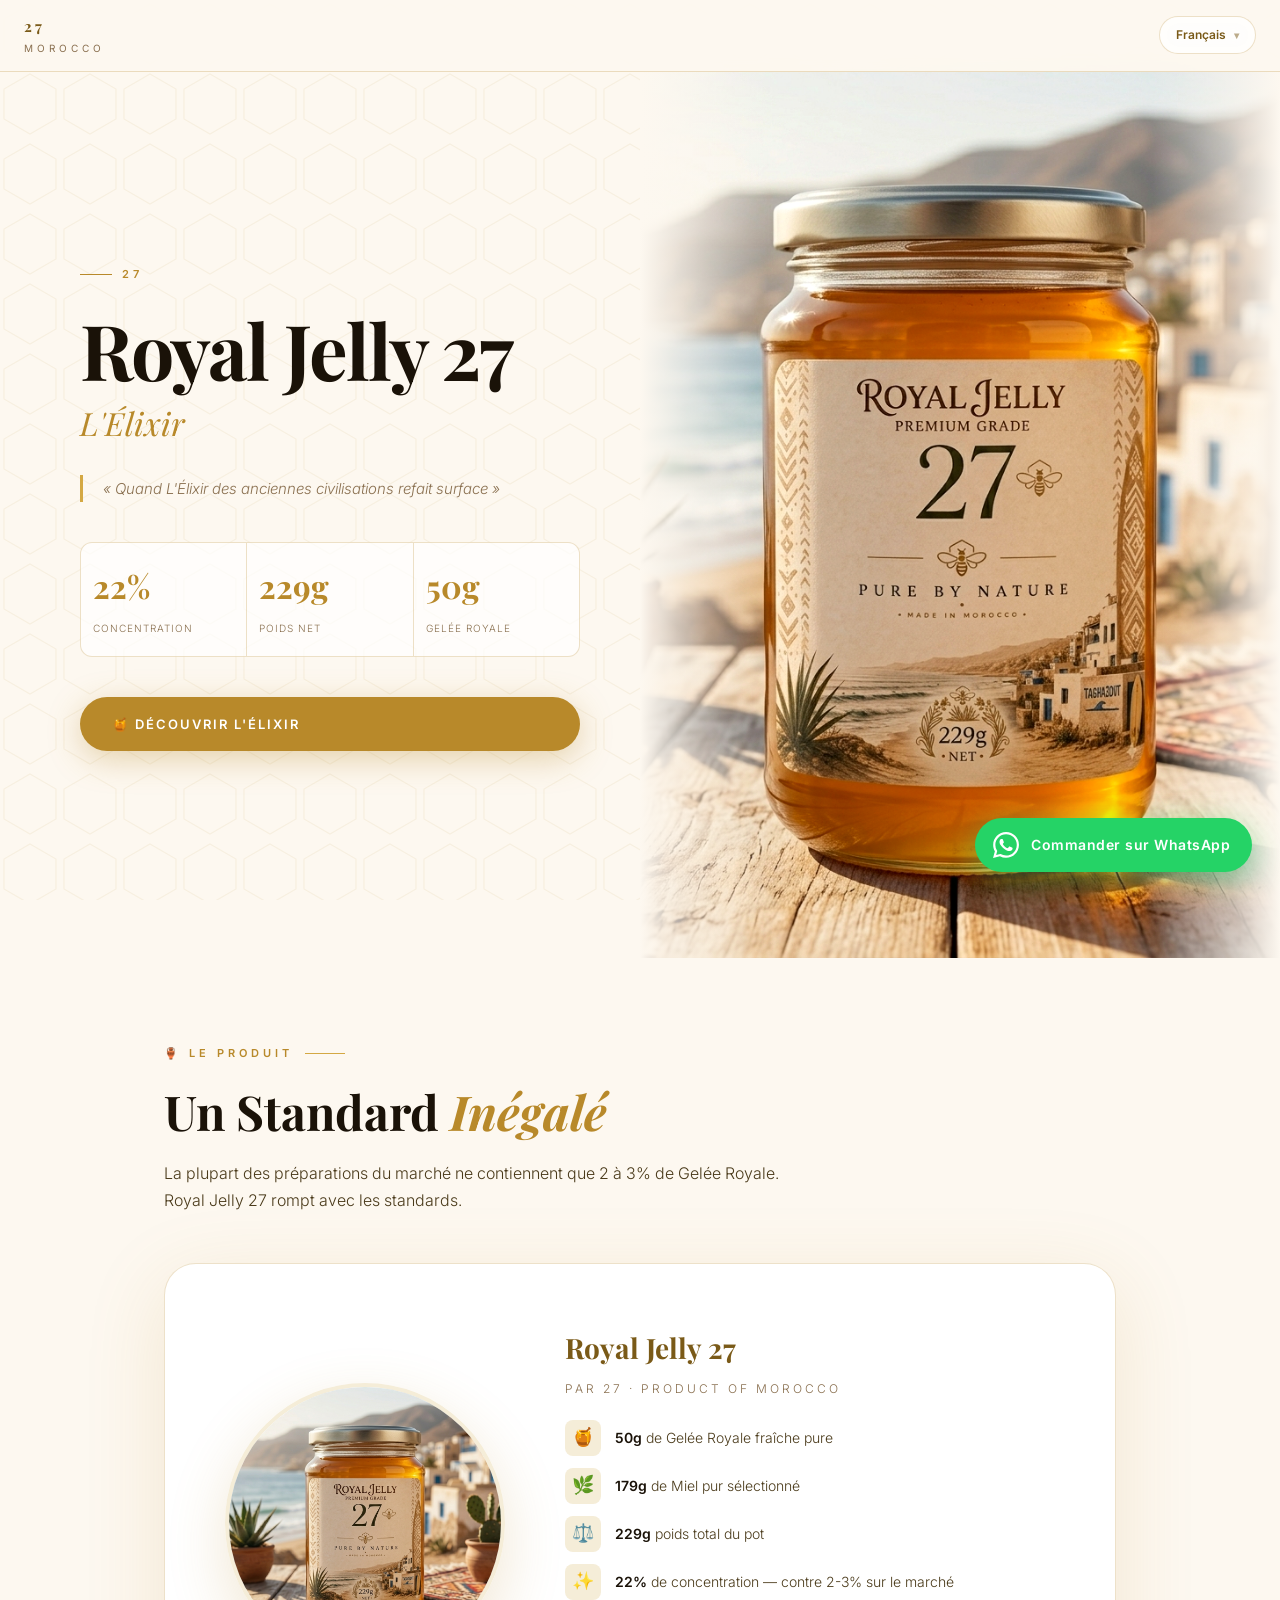
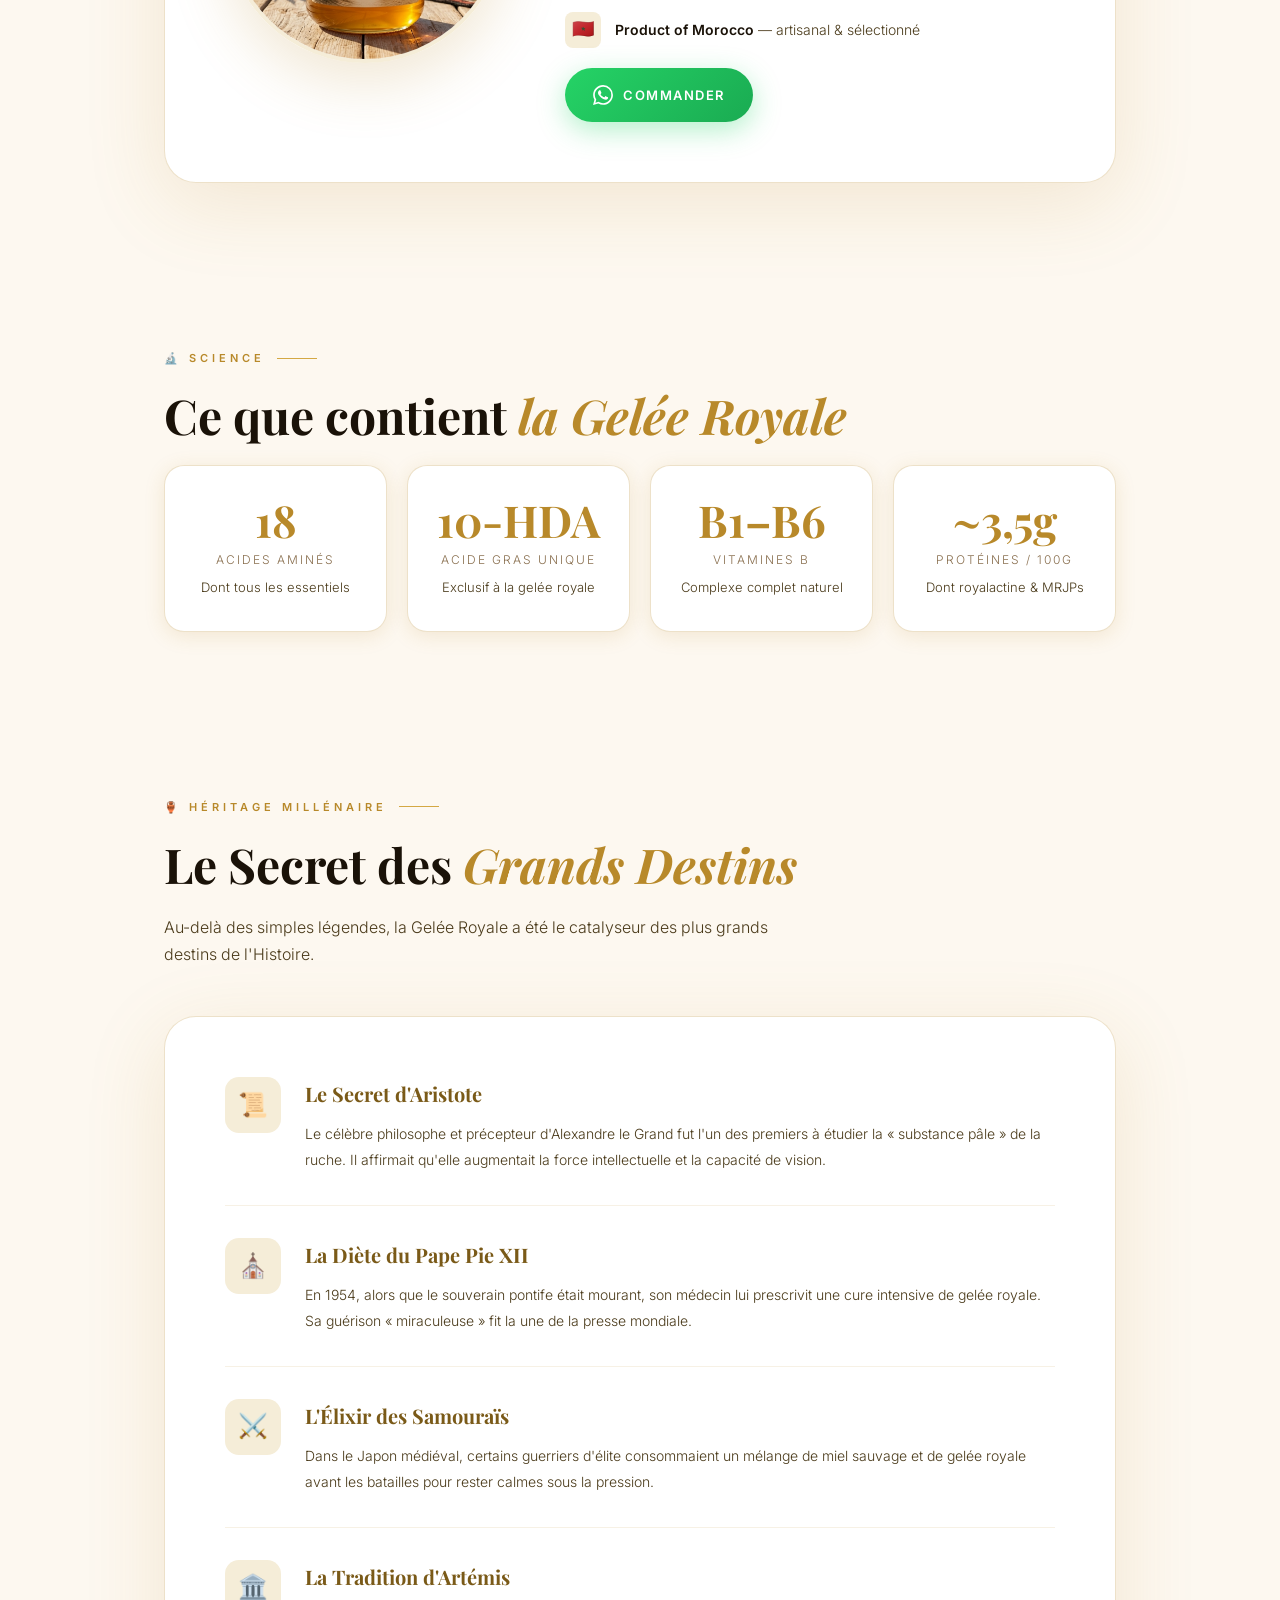
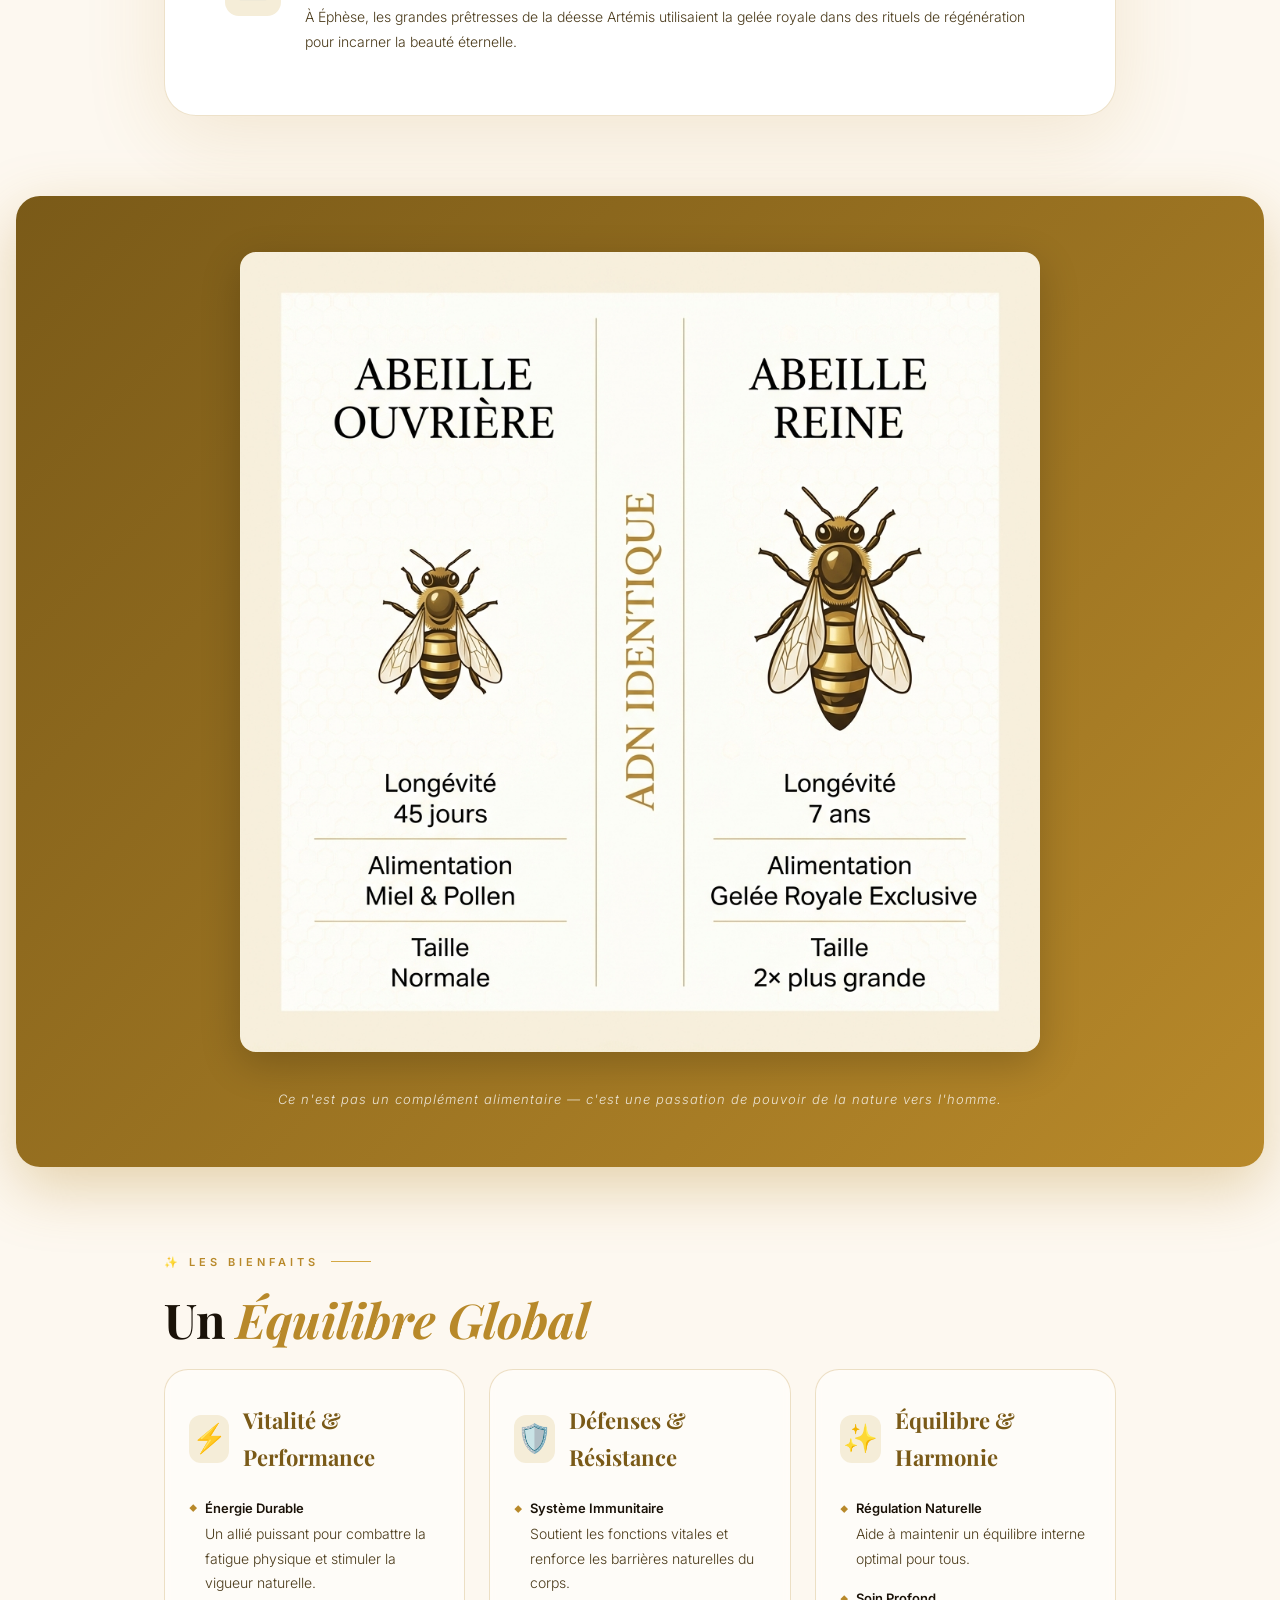
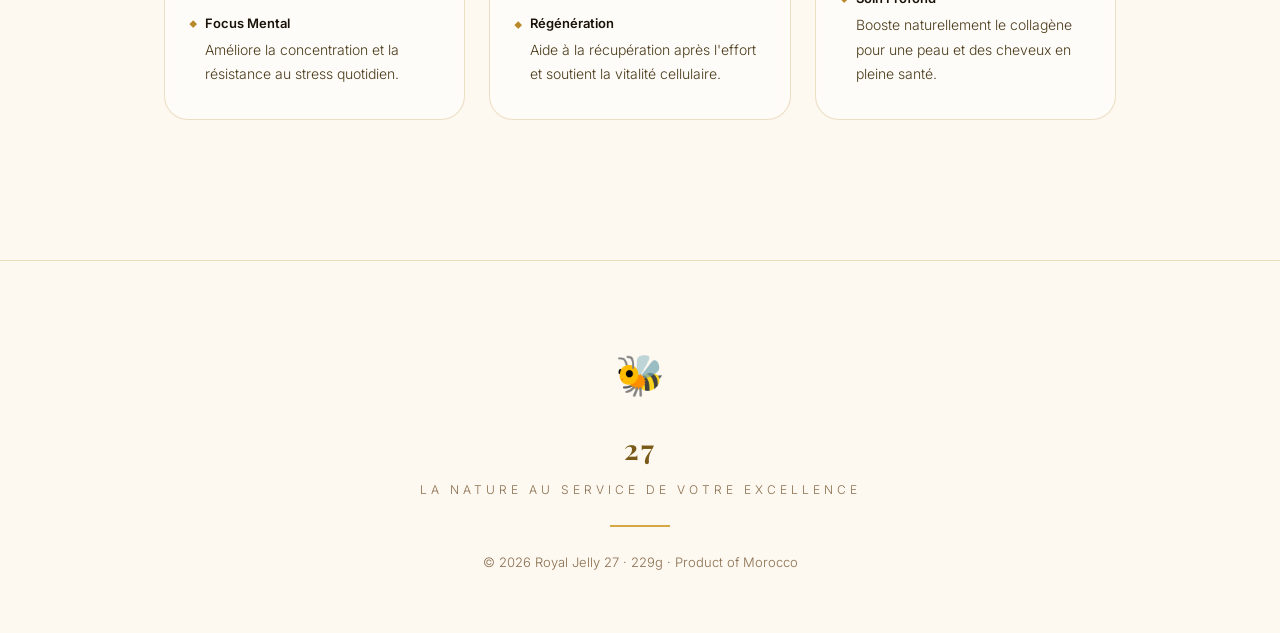
==== commit cf35118c: "final" ====
--- a/index.html
+++ b/index.html
@@ -3,8 +3,8 @@
 <head>
   <meta charset="UTF-8"/>
   <meta name="viewport" content="width=device-width,initial-scale=1.0"/>
-  <title>Royal Jelly 27 — L'Élixir | Mauro & Co 3</title>
-  <meta name="description" content="Royal Jelly 27 par Mauro & Co 3 — 22% de Gelée Royale pure. L'élixir des anciennes civilisations. Produit du Maroc."/>
+  <title>Royal Jelly 27 — L'Élixir | 27</title>
+  <meta name="description" content="Royal Jelly 27 par 27 — 22% de Gelée Royale pure. L'élixir des anciennes civilisations. Produit du Maroc."/>
   <link href="https://fonts.googleapis.com/css2?family=Playfair+Display:ital,wght@0,400;0,600;0,700;1,400;1,600&family=Inter:wght@300;400;500;600&display=swap" rel="stylesheet"/>
   <style>
     *,*::before,*::after{box-sizing:border-box;margin:0;padding:0}
@@ -416,8 +416,8 @@
 <!-- NAV -->
 <nav>
   <a href="#" class="nav-logo">
-    Royal Jelly 27
-    <span data-t="nav-subtitle">Mauro &amp; Co 3 · Morocco</span>
+    27
+    <span data-t="nav-subtitle">Morocco</span>
   </a>
   <div class="lang-dropdown" id="langDropdown">
     <div class="lang-trigger" onclick="toggleLangMenu()">
@@ -438,7 +438,7 @@
   <!-- HERO -->
   <div class="hero">
     <div class="hero-left reveal">
-      <span class="hero-eyebrow" data-t="hero-eyebrow">Mauro &amp; Co 3</span>
+      <span class="hero-eyebrow" data-t="hero-eyebrow">27</span>
       <h1 class="hero-title">Royal Jelly 27</h1>
       <p class="hero-subtitle" data-t="hero-subtitle">L'Élixir</p>
       <p class="hero-quote" data-t="hero-quote">« Quand L'Élixir des anciennes civilisations refait surface »</p>
@@ -459,7 +459,7 @@
       <a href="#product" class="btn-cta" data-t="hero-btn">🍯 Découvrir l'Élixir</a>
     </div>
     <div class="hero-right">
-      <img src="royal-jelly-photo.jpg" alt="Royal Jelly 27 — Mauro & Co 3, 229g, Product of Morocco"/>
+      <img src="royal-jelly-photo.jpg" alt="Royal Jelly 27 — 27, 229g, Product of Morocco"/>
     </div>
   </div>
 
@@ -469,10 +469,10 @@
     <h2 data-t="product-title">Un Standard <em>Inégalé</em></h2>
     <p class="section-intro" data-t="product-intro">La plupart des préparations du marché ne contiennent que 2 à 3% de Gelée Royale. Royal Jelly 27 rompt avec les standards.</p>
     <div class="label-showcase">
-      <img src="royal-jelly-photo.jpg" alt="Royal Jelly 27 — Mauro &amp; Co 3, Product of Morocco" class="label-jar" style="object-position:center 30%;"/>
+      <img src="royal-jelly-photo.jpg" alt="Royal Jelly 27 — 27, Product of Morocco" class="label-jar" style="object-position:center 30%;"/>
       <div class="label-info">
         <h3>Royal Jelly 27</h3>
-        <p class="li-sub" data-t="label-sub">Par Mauro &amp; Co 3 · Product of Morocco</p>
+        <p class="li-sub" data-t="label-sub">Par 27 · Product of Morocco</p>
         <div class="label-facts">
           <div class="lf-row"><span class="lf-icon">🍯</span><span data-t="fact-1"><strong>50g</strong> de Gelée Royale fraîche pure</span></div>
           <div class="lf-row"><span class="lf-icon">🌿</span><span data-t="fact-2"><strong>179g</strong> de Miel pur sélectionné</span></div>
@@ -591,7 +591,7 @@
   <!-- FOOTER -->
   <footer class="reveal">
     <span class="footer-bee">🐝</span>
-    <p class="footer-brand">Mauro &amp; Co 3</p>
+    <p class="footer-brand">27</p>
     <p class="footer-sub" data-t="footer-sub">La Nature au service de votre excellence</p>
     <div class="footer-line"></div>
     <p class="footer-note" data-t="footer-note">© 2026 Royal Jelly 27 · 229g · Product of Morocco</p>
@@ -624,8 +624,8 @@
 
   const translations = {
     fr: {
-      "nav-subtitle": "Mauro & Co 3 · Morocco",
-      "hero-eyebrow": "Mauro & Co 3",
+      "nav-subtitle": "Morocco",
+      "hero-eyebrow": "27",
       "hero-subtitle": "L'Élixir",
       "hero-quote": "« Quand L'Élixir des anciennes civilisations refait surface »",
       "stat-conc": "Concentration",
@@ -635,7 +635,7 @@
       "section-product": "🏺 Le Produit",
       "product-title": "Un Standard Inégalé",
       "product-intro": "La plupart des préparations du marché ne contiennent que 2 à 3% de Gelée Royale. Royal Jelly 27 rompt avec les standards.",
-      "label-sub": "Par Mauro & Co 3 · Product of Morocco",
+      "label-sub": "Par 27 · Product of Morocco",
       "fact-1": "<strong>50g</strong> de Gelée Royale fraîche pure",
       "fact-2": "<strong>179g</strong> de Miel pur sélectionné",
       "fact-3": "<strong>229g</strong> poids total du pot",
@@ -671,8 +671,8 @@
       "wa-order": "Commander sur WhatsApp"
     },
     en: {
-      "nav-subtitle": "Mauro & Co 3 · Morocco",
-      "hero-eyebrow": "Mauro & Co 3",
+      "nav-subtitle": "Morocco",
+      "hero-eyebrow": "27",
       "hero-subtitle": "The Elixir",
       "hero-quote": "“When the Elixir of ancient civilizations resurfaces”",
       "stat-conc": "Concentration",
@@ -682,7 +682,7 @@
       "section-product": "🏺 The Product",
       "product-title": "An Unmatched Standard",
       "product-intro": "Most preparations on the market contain only 2 to 3% Royal Jelly. Royal Jelly 27 breaks the standards.",
-      "label-sub": "By Mauro & Co 3 · Product of Morocco",
+      "label-sub": "By 27 · Product of Morocco",
       "fact-1": "<strong>50g</strong> of pure fresh Royal Jelly",
       "fact-2": "<strong>179g</strong> of selected pure Honey",
       "fact-3": "<strong>229g</strong> total weight per jar",
@@ -718,8 +718,8 @@
       "wa-order": "Order on WhatsApp"
     },
     es: {
-      "nav-subtitle": "Mauro & Co 3 · Marruecos",
-      "hero-eyebrow": "Mauro & Co 3",
+      "nav-subtitle": "Marruecos",
+      "hero-eyebrow": "27",
       "hero-subtitle": "El Elixir",
       "hero-quote": "“Cuando el Elixir de las civilizaciones antiguas resurge”",
       "stat-conc": "Concentración",
@@ -729,7 +729,7 @@
       "section-product": "🏺 El Producto",
       "product-title": "Un Estándar Incomparable",
       "product-intro": "La mayoría de las preparaciones contienen solo un 2 a 3% de Jalea Real. Royal Jelly 27 rompe los estándares.",
-      "label-sub": "Por Mauro & Co 3 · Marruecos",
+      "label-sub": "Por 27 · Marruecos",
       "fact-1": "<strong>50g</strong> de Jalea Real fresca pura",
       "fact-2": "<strong>179g</strong> de Miel pura seleccionada",
       "fact-3": "<strong>229g</strong> peso total del tarro",
@@ -765,8 +765,8 @@
       "wa-order": "Pedir por WhatsApp"
     },
     de: {
-      "nav-subtitle": "Mauro & Co 3 · Marokko",
-      "hero-eyebrow": "Mauro & Co 3",
+      "nav-subtitle": "Marokko",
+      "hero-eyebrow": "27",
       "hero-subtitle": "Das Elixier",
       "hero-quote": "„Wenn das Elixier alter Zivilisationen wieder auftaucht“",
       "stat-conc": "Konzentration",
@@ -776,7 +776,7 @@
       "section-product": "🏺 Das Produkt",
       "product-title": "Ein unübertroffener Standard",
       "product-intro": "Die meisten Präparate enthalten nur 2 bis 3% Gelee Royale. Royal Jelly 27 bricht mit den Standards.",
-      "label-sub": "Von Mauro & Co 3 · Marokko",
+      "label-sub": "Von 27 · Marokko",
       "fact-1": "<strong>50g</strong> reines frisches Gelee Royale",
       "fact-2": "<strong>179g</strong> reiner Honig",
       "fact-3": "<strong>229g</strong> Gesamtgewicht",
@@ -812,8 +812,8 @@
       "wa-order": "Per WhatsApp bestellen"
     },
     ar: {
-      "nav-subtitle": "مورو آند كو 3 · المغرب",
-      "hero-eyebrow": "مورو آند كو 3",
+      "nav-subtitle": "المغرب",
+      "hero-eyebrow": "27",
       "hero-subtitle": "الإكسير",
       "hero-quote": "«عندما يظهر إكسير الحضارات القديمة من جديد»",
       "stat-conc": "التركيز",
@@ -823,7 +823,7 @@
       "section-product": "🏺 المنتج",
       "product-title": "معيار لا يضاهى",
       "product-intro": "معظم التحضيرات في السوق تحتوي فقط على 2 إلى 3% من غذاء ملكات النحل.",
-      "label-sub": "بواسطة مورو آند كو 3 · المغرب",
+      "label-sub": "بواسطة 27 · المغرب",
       "fact-1": "<strong>50 جرام</strong> غذاء ملكات نحل طازج",
       "fact-2": "<strong>179 جرام</strong> عسل نقي مختار",
       "fact-3": "<strong>229 جرام</strong> الوزن الإجمالي",
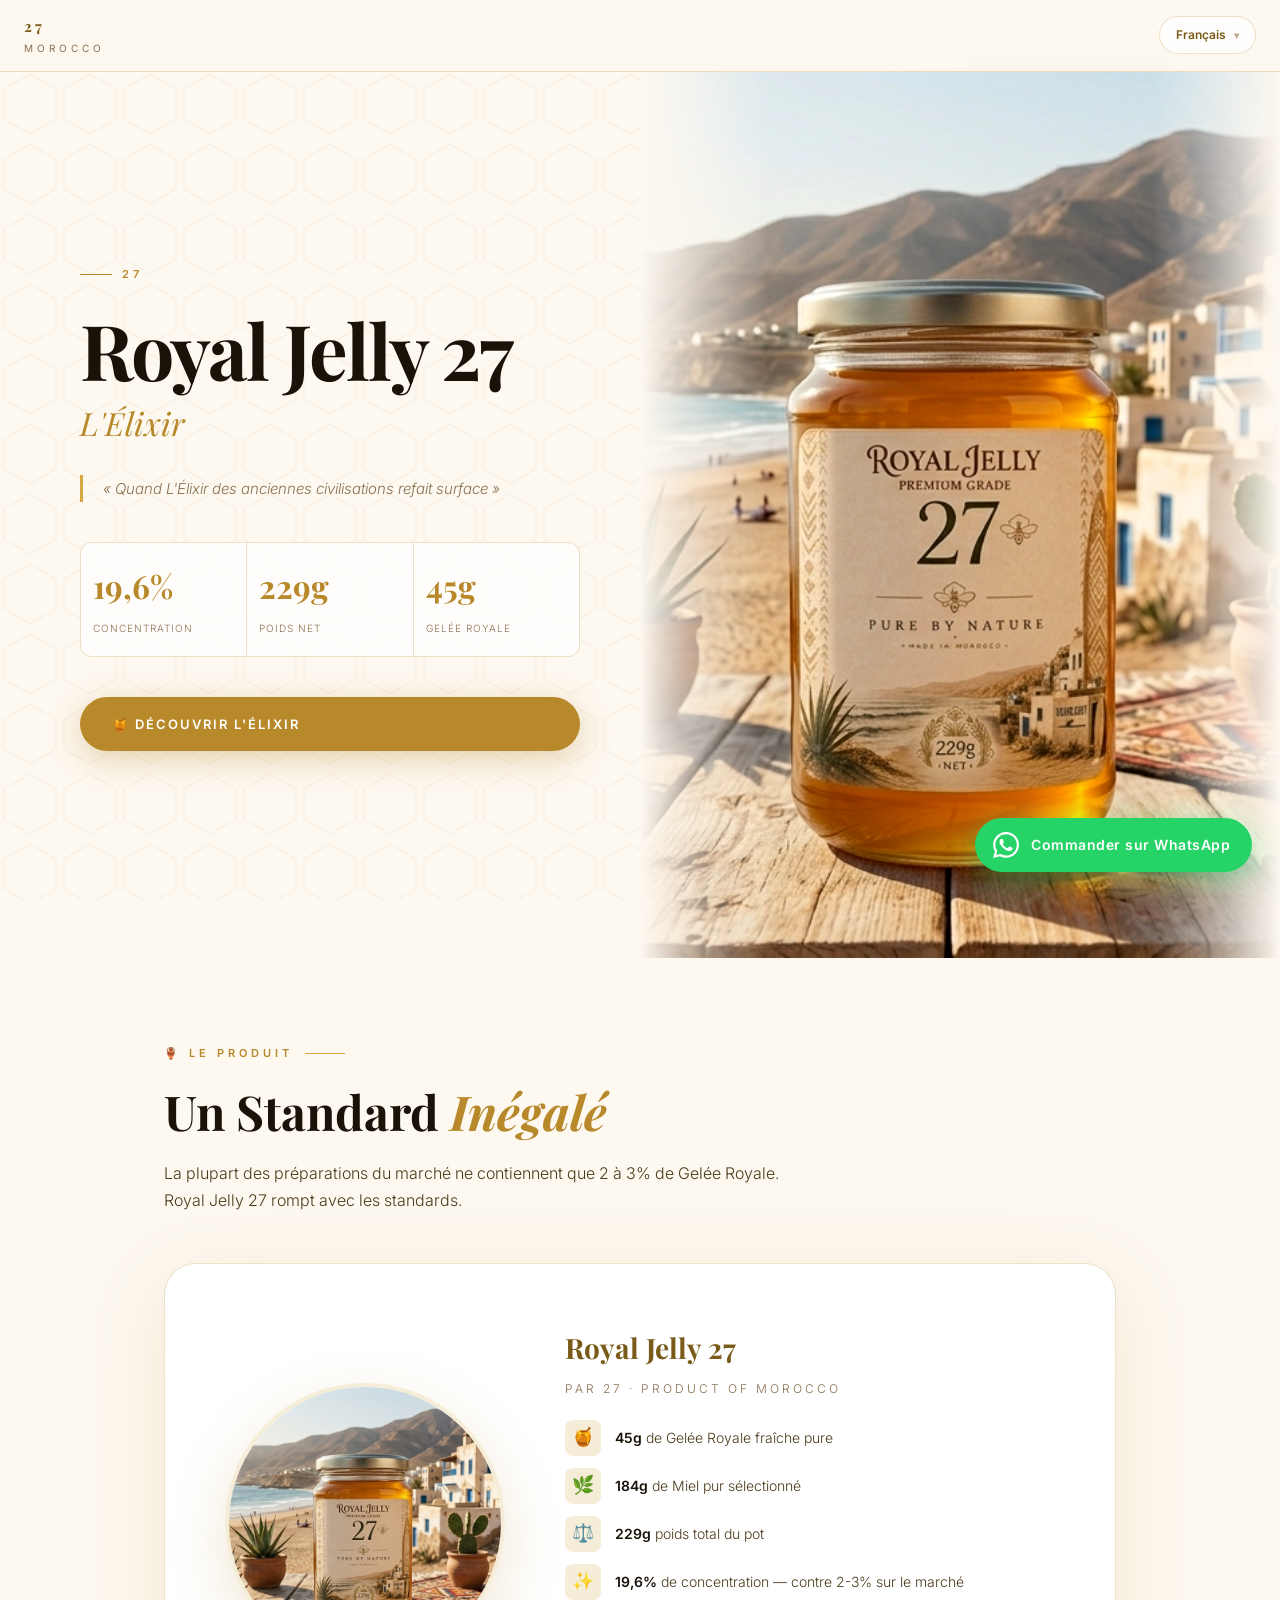
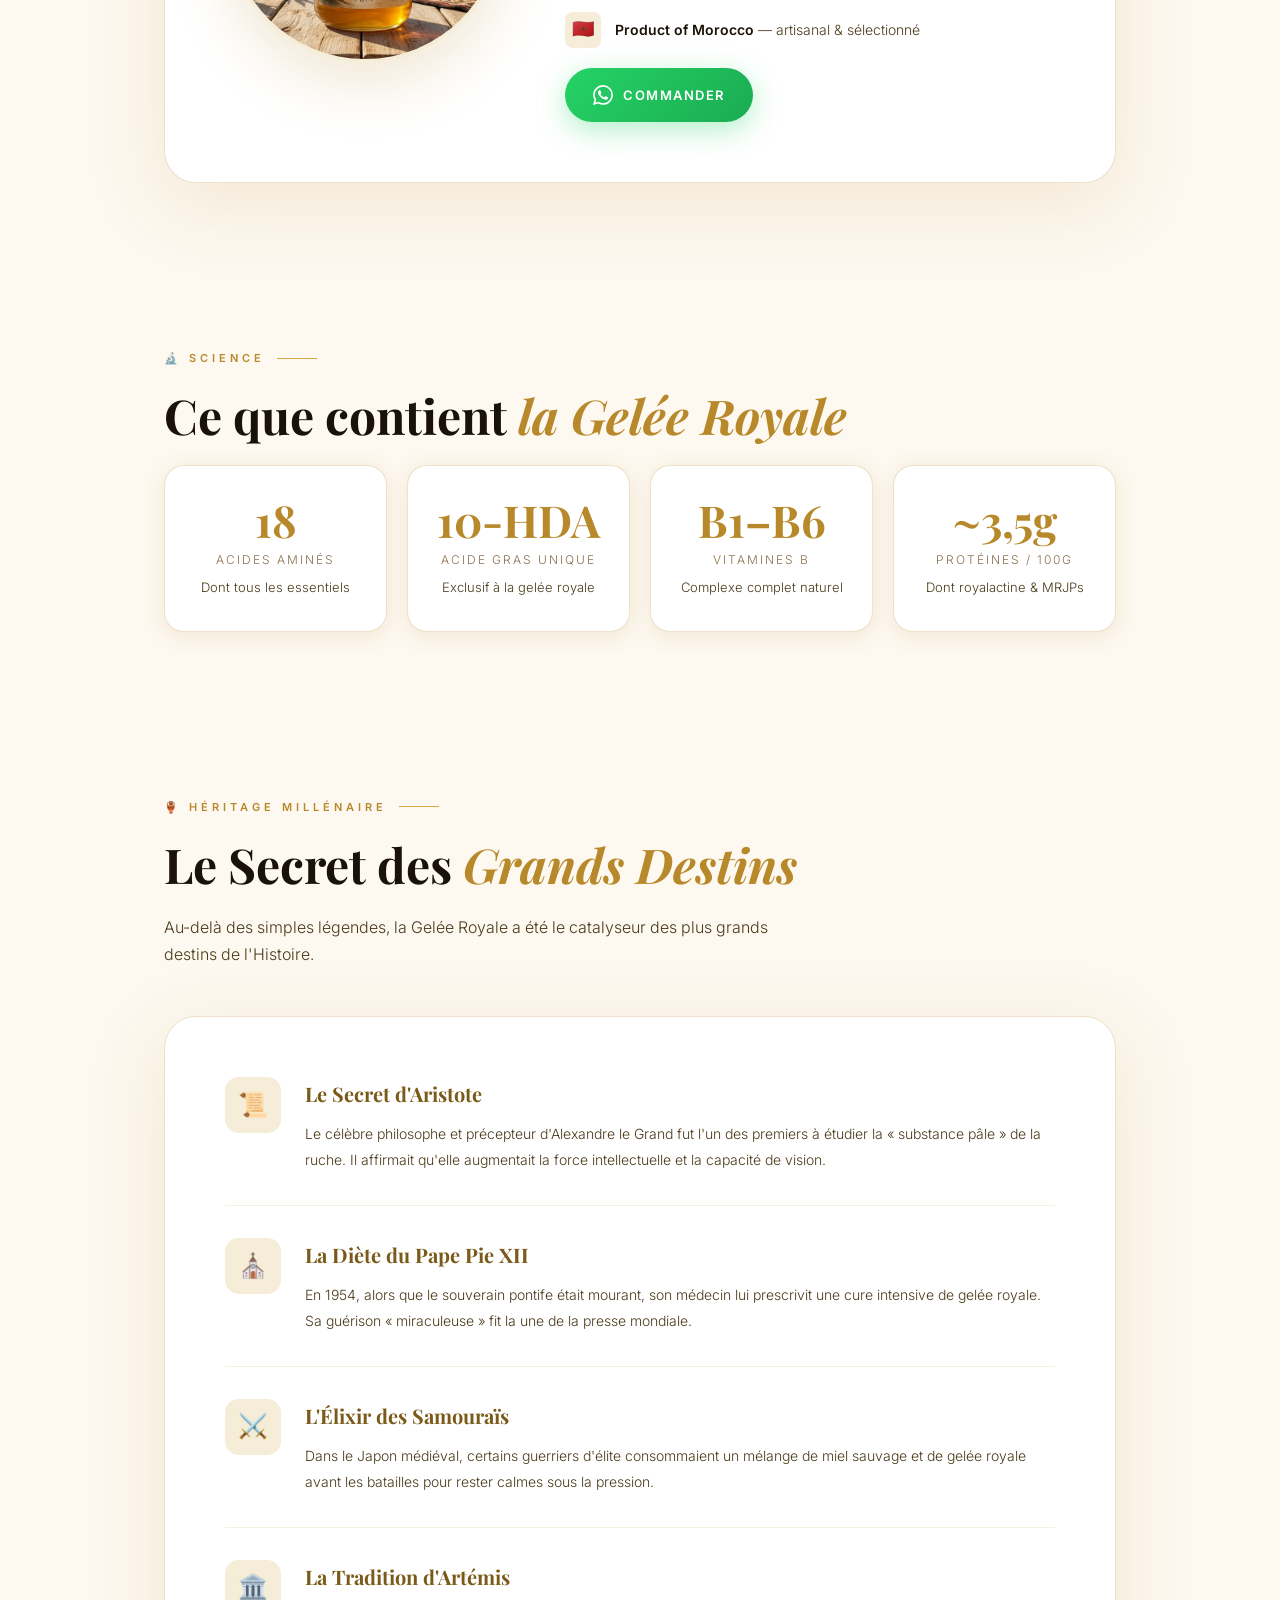
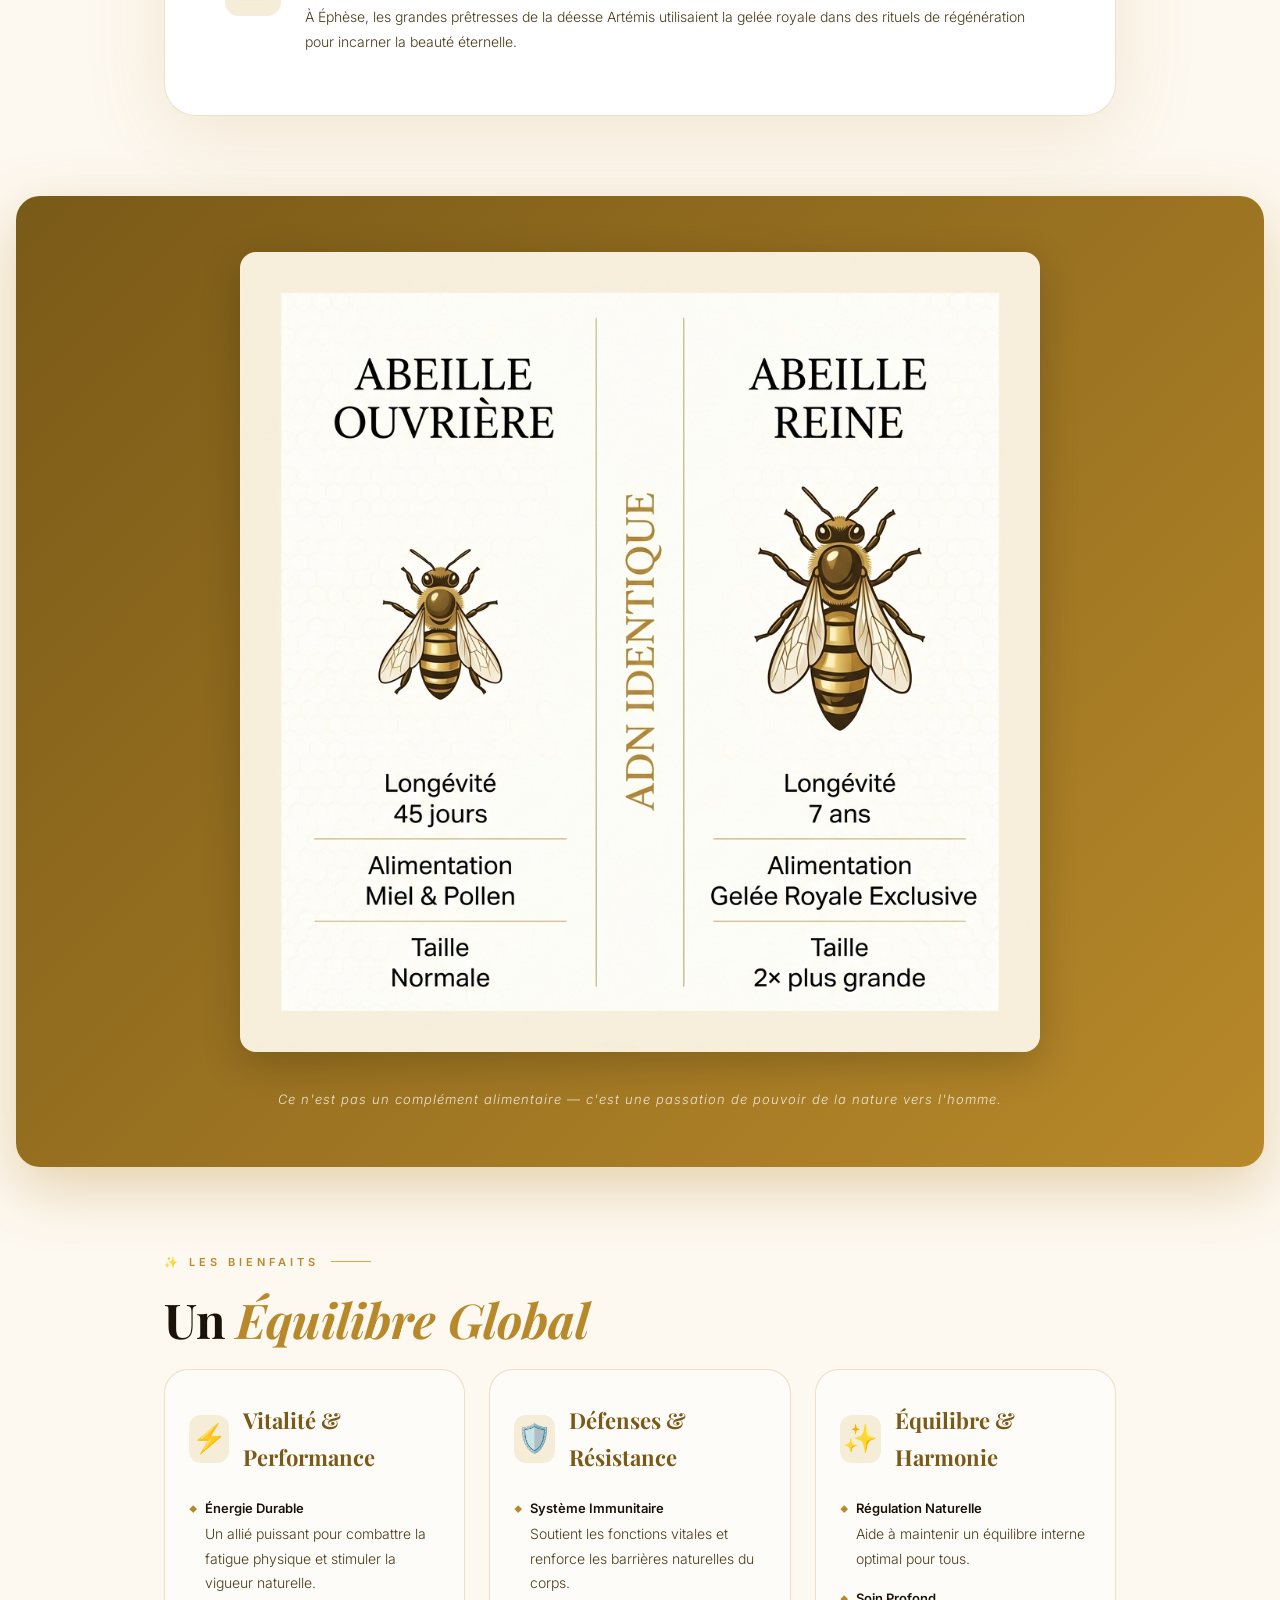
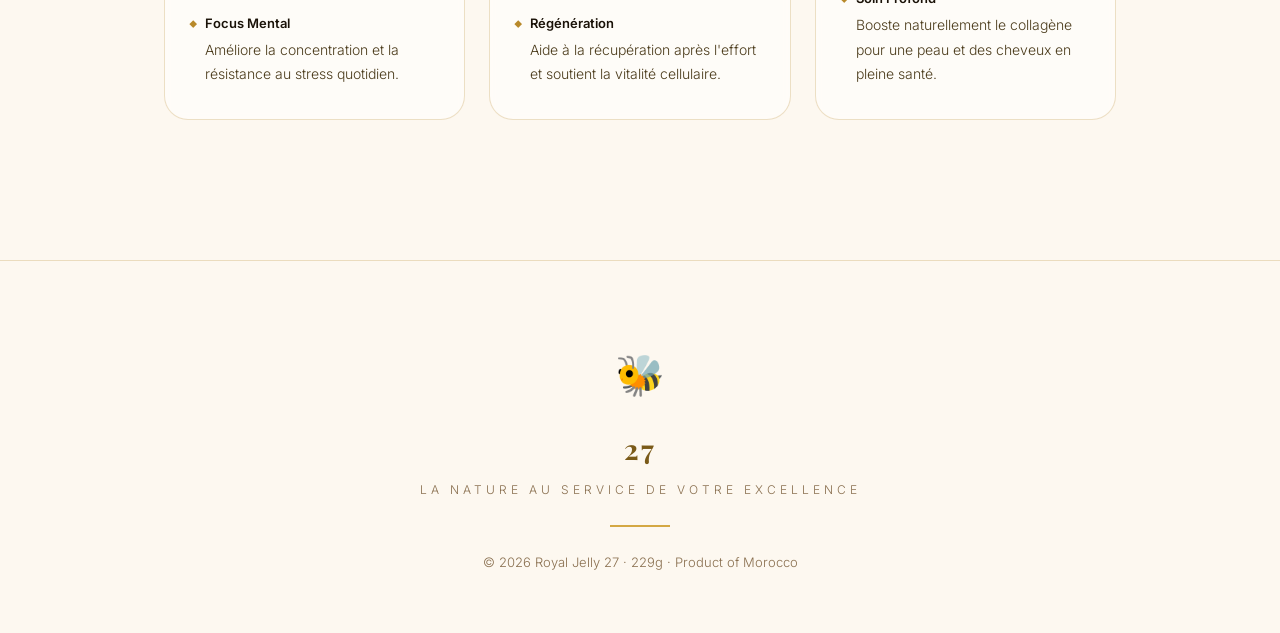
==== commit 4a79664f: "final01" ====
--- a/index.html
+++ b/index.html
@@ -4,7 +4,7 @@
   <meta charset="UTF-8"/>
   <meta name="viewport" content="width=device-width,initial-scale=1.0"/>
   <title>Royal Jelly 27 — L'Élixir | 27</title>
-  <meta name="description" content="Royal Jelly 27 par 27 — 22% de Gelée Royale pure. L'élixir des anciennes civilisations. Produit du Maroc."/>
+  <meta name="description" content="Royal Jelly 27 par 27 — 19,6% de Gelée Royale pure. L'élixir des anciennes civilisations. Produit du Maroc."/>
   <link href="https://fonts.googleapis.com/css2?family=Playfair+Display:ital,wght@0,400;0,600;0,700;1,400;1,600&family=Inter:wght@300;400;500;600&display=swap" rel="stylesheet"/>
   <style>
     *,*::before,*::after{box-sizing:border-box;margin:0;padding:0}
@@ -444,7 +444,7 @@
       <p class="hero-quote" data-t="hero-quote">« Quand L'Élixir des anciennes civilisations refait surface »</p>
       <div class="stats-row">
         <div class="stat-box">
-          <span class="stat-num">22%</span>
+          <span class="stat-num">19,6%</span>
           <span class="stat-lbl" data-t="stat-conc">Concentration</span>
         </div>
         <div class="stat-box">
@@ -452,7 +452,7 @@
           <span class="stat-lbl" data-t="stat-weight">Poids net</span>
         </div>
         <div class="stat-box">
-          <span class="stat-num">50g</span>
+          <span class="stat-num">45g</span>
           <span class="stat-lbl" data-t="stat-jelly">Gelée Royale</span>
         </div>
       </div>
@@ -474,13 +474,13 @@
         <h3>Royal Jelly 27</h3>
         <p class="li-sub" data-t="label-sub">Par 27 · Product of Morocco</p>
         <div class="label-facts">
-          <div class="lf-row"><span class="lf-icon">🍯</span><span data-t="fact-1"><strong>50g</strong> de Gelée Royale fraîche pure</span></div>
-          <div class="lf-row"><span class="lf-icon">🌿</span><span data-t="fact-2"><strong>179g</strong> de Miel pur sélectionné</span></div>
+          <div class="lf-row"><span class="lf-icon">🍯</span><span data-t="fact-1"><strong>45g</strong> de Gelée Royale fraîche pure</span></div>
+          <div class="lf-row"><span class="lf-icon">🌿</span><span data-t="fact-2"><strong>184g</strong> de Miel pur sélectionné</span></div>
           <div class="lf-row"><span class="lf-icon">⚖️</span><span data-t="fact-3"><strong>229g</strong> poids total du pot</span></div>
-          <div class="lf-row"><span class="lf-icon">✨</span><span data-t="fact-4"><strong>22%</strong> de concentration — contre 2-3% sur le marché</span></div>
+          <div class="lf-row"><span class="lf-icon">✨</span><span data-t="fact-4"><strong>19,6%</strong> de concentration — contre 2-3% sur le marché</span></div>
           <div class="lf-row"><span class="lf-icon">🇲🇦</span><span data-t="fact-5"><strong>Product of Morocco</strong> — artisanal &amp; sélectionné</span></div>
         </div>
-        <a href="https://wa.me/212664085328?text=Bonjour%2C%20je%20souhaite%20commander%20Royal%20Jelly%2027%20(229g%2C%2022%25%20Gel%C3%A9e%20Royale).%20Merci%20!" target="_blank" rel="noopener" class="btn-whatsapp">
+        <a href="https://wa.me/212664085328?text=Bonjour%2C%20je%20souhaite%20commander%20Royal%20Jelly%2027%20(229g%2C%2019%2C6%25%20Gel%C3%A9e%20Royale).%20Merci%20!" target="_blank" rel="noopener" class="btn-whatsapp">
           <svg viewBox="0 0 24 24" fill="currentColor"><path d="M17.472 14.382c-.297-.149-1.758-.867-2.03-.967-.273-.099-.471-.148-.67.15-.197.297-.767.966-.94 1.164-.173.199-.347.223-.644.075-.297-.15-1.255-.463-2.39-1.475-.883-.788-1.48-1.761-1.653-2.059-.173-.297-.018-.458.13-.606.134-.133.298-.347.446-.52.149-.174.198-.298.298-.497.099-.198.05-.371-.025-.52-.075-.149-.669-1.612-.916-2.207-.242-.579-.487-.5-.669-.51-.173-.008-.371-.01-.57-.01-.198 0-.52.074-.792.372-.272.297-1.04 1.016-1.04 2.479 0 1.462 1.065 2.875 1.213 3.074.149.198 2.096 3.2 5.077 4.487.709.306 1.262.489 1.694.625.712.227 1.36.195 1.871.118.571-.085 1.758-.719 2.006-1.413.248-.694.248-1.289.173-1.413-.074-.124-.272-.198-.57-.347m-5.421 7.403h-.004a9.87 9.87 0 01-5.031-1.378l-.361-.214-3.741.982.998-3.648-.235-.374a9.86 9.86 0 01-1.51-5.26c.001-5.45 4.436-9.884 9.888-9.884 2.64 0 5.122 1.03 6.988 2.898a9.825 9.825 0 012.893 6.994c-.003 5.45-4.437 9.884-9.885 9.884m8.413-18.297A11.815 11.815 0 0012.05 0C5.495 0 .16 5.335.157 11.892c0 2.096.547 4.142 1.588 5.945L.057 24l6.305-1.654a11.882 11.882 0 005.683 1.448h.005c6.554 0 11.89-5.335 11.893-11.893a11.821 11.821 0 00-3.48-8.413z"/></svg>
           Commander
         </a>
@@ -600,7 +600,7 @@
 </main>
 
 <!-- WHATSAPP FLOATING BUTTON -->
-<a href="https://wa.me/212664085328?text=Bonjour%2C%20je%20souhaite%20commander%20Royal%20Jelly%2027%20(229g%2C%2022%25%20Gel%C3%A9e%20Royale).%20Merci%20!" target="_blank" rel="noopener" class="wa-float" aria-label="Commander sur WhatsApp">
+<a href="https://wa.me/212664085328?text=Bonjour%2C%20je%20souhaite%20commander%20Royal%20Jelly%2027%20(229g%2C%2019%2C6%25%20Gel%C3%A9e%20Royale).%20Merci%20!" target="_blank" rel="noopener" class="wa-float" aria-label="Commander sur WhatsApp">
   <svg viewBox="0 0 24 24" fill="currentColor"><path d="M17.472 14.382c-.297-.149-1.758-.867-2.03-.967-.273-.099-.471-.148-.67.15-.197.297-.767.966-.94 1.164-.173.199-.347.223-.644.075-.297-.15-1.255-.463-2.39-1.475-.883-.788-1.48-1.761-1.653-2.059-.173-.297-.018-.458.13-.606.134-.133.298-.347.446-.52.149-.174.198-.298.298-.497.099-.198.05-.371-.025-.52-.075-.149-.669-1.612-.916-2.207-.242-.579-.487-.5-.669-.51-.173-.008-.371-.01-.57-.01-.198 0-.52.074-.792.372-.272.297-1.04 1.016-1.04 2.479 0 1.462 1.065 2.875 1.213 3.074.149.198 2.096 3.2 5.077 4.487.709.306 1.262.489 1.694.625.712.227 1.36.195 1.871.118.571-.085 1.758-.719 2.006-1.413.248-.694.248-1.289.173-1.413-.074-.124-.272-.198-.57-.347m-5.421 7.403h-.004a9.87 9.87 0 01-5.031-1.378l-.361-.214-3.741.982.998-3.648-.235-.374a9.86 9.86 0 01-1.51-5.26c.001-5.45 4.436-9.884 9.888-9.884 2.64 0 5.122 1.03 6.988 2.898a9.825 9.825 0 012.893 6.994c-.003 5.45-4.437 9.884-9.885 9.884m8.413-18.297A11.815 11.815 0 0012.05 0C5.495 0 .16 5.335.157 11.892c0 2.096.547 4.142 1.588 5.945L.057 24l6.305-1.654a11.882 11.882 0 005.683 1.448h.005c6.554 0 11.89-5.335 11.893-11.893a11.821 11.821 0 00-3.48-8.413z"/></svg>
   <span class="wa-label">Commander sur WhatsApp</span>
 </a>
@@ -636,10 +636,10 @@
       "product-title": "Un Standard Inégalé",
       "product-intro": "La plupart des préparations du marché ne contiennent que 2 à 3% de Gelée Royale. Royal Jelly 27 rompt avec les standards.",
       "label-sub": "Par 27 · Product of Morocco",
-      "fact-1": "<strong>50g</strong> de Gelée Royale fraîche pure",
-      "fact-2": "<strong>179g</strong> de Miel pur sélectionné",
+      "fact-1": "<strong>45g</strong> de Gelée Royale fraîche pure",
+      "fact-2": "<strong>184g</strong> de Miel pur sélectionné",
       "fact-3": "<strong>229g</strong> poids total du pot",
-      "fact-4": "<strong>22%</strong> de concentration — contre 2-3% sur le marché",
+      "fact-4": "<strong>19,6%</strong> de concentration — contre 2-3% sur le marché",
       "fact-5": "<strong>Product of Morocco</strong> — artisanal & sélectionné",
       "section-science": "🔬 Science",
       "science-title": "Ce que contient la Gelée Royale",
@@ -653,7 +653,7 @@
       "story1-title": "Le Secret d'Aristote", "story1-p": "Le célèbre philosophe fut l'un des premiers à étudier la « substance pâle ». Il affirmait qu'elle augmentait la force intellectuelle.",
       "story2-title": "La Diète du Pape Pie XII", "story2-p": "En 1954, son médecin lui prescrivit une cure intensive. Sa guérison « miraculeuse » fit la une de la presse mondiale.",
       "story3-title": "L'Élixir des Samouraïs", "story3-p": "Les guerriers d'élite consommaient de la gelée royale avant les batailles pour rester calmes sous la pression.",
-      "story4-title": "La Tradition d'Artémis", "story4-p": "À Éphèse, les prêtresses utilisaient la gelée royale dans des rituels de régénération pour la beauté éternelle.",
+      "story4-title": "La Tradition d'Artémis", "story4-p": "À Éphèse, les prêtresses utiliaient la gelée royale dans des rituels de régénération pour la beauté éternelle.",
       "pullquote-italic": "Ce n'est pas un complément alimentaire — c'est une passation de pouvoir de la nature vers l'homme.",
       "section-benefits": "✨ Les Bienfaits",
       "benefits-title": "Un Équilibre Global",
@@ -683,10 +683,10 @@
       "product-title": "An Unmatched Standard",
       "product-intro": "Most preparations on the market contain only 2 to 3% Royal Jelly. Royal Jelly 27 breaks the standards.",
       "label-sub": "By 27 · Product of Morocco",
-      "fact-1": "<strong>50g</strong> of pure fresh Royal Jelly",
-      "fact-2": "<strong>179g</strong> of selected pure Honey",
+      "fact-1": "<strong>45g</strong> of pure fresh Royal Jelly",
+      "fact-2": "<strong>184g</strong> of selected pure Honey",
       "fact-3": "<strong>229g</strong> total weight per jar",
-      "fact-4": "<strong>22%</strong> concentration — vs 2-3% on the market",
+      "fact-4": "<strong>19.6%</strong> concentration — vs 2-3% on the market",
       "fact-5": "<strong>Product of Morocco</strong> — artisanal & selected",
       "section-science": "🔬 Science",
       "science-title": "What Royal Jelly Contains",
@@ -730,10 +730,10 @@
       "product-title": "Un Estándar Incomparable",
       "product-intro": "La mayoría de las preparaciones contienen solo un 2 a 3% de Jalea Real. Royal Jelly 27 rompe los estándares.",
       "label-sub": "Por 27 · Marruecos",
-      "fact-1": "<strong>50g</strong> de Jalea Real fresca pura",
-      "fact-2": "<strong>179g</strong> de Miel pura seleccionada",
+      "fact-1": "<strong>45g</strong> de Jalea Real fresca pura",
+      "fact-2": "<strong>184g</strong> de Miel pura seleccionada",
       "fact-3": "<strong>229g</strong> peso total del tarro",
-      "fact-4": "<strong>22%</strong> de concentración — frente al 2-3% del mercado",
+      "fact-4": "<strong>19,6%</strong> de concentración — frente al 2-3% del mercado",
       "fact-5": "<strong>Producto de Marruecos</strong> — artesanal y seleccionado",
       "section-science": "🔬 Ciencia",
       "science-title": "Lo que contiene la Jalea Real",
@@ -744,21 +744,21 @@
       "section-heritage": "🏺 Herencia Antigua",
       "heritage-title": "El Secreto de los Grandes Destinos",
       "heritage-intro": "Más allá de las leyendas, la Jalea Real ha sido el catalizador de los mayores destinos de la Historia.",
-      "story1-title": "El Secreto de Aristóteles", "story1-p": "El famoso filósofo fue uno de los primeros en estudiar la 'sustancia pálida'. Afirmaba que aumentaba la fuerza intelectual.",
-      "story2-title": "La Dieta del Papa Pío XII", "story2-p": "En 1954, su médico le prescribió una cura intensiva. Su recuperación 'milagrosa' fue noticia mundial.",
+      "story1-title": "El Secreto de Aristóteles", "story1-p": "El famoso filósofo fue uno de los premiers en estudiar la 'sustancia pálida'. Afirmaba que aumentaba la fuerza intelectual.",
+      "story2-title": "La Diète du Pape Pie XII", "story2-p": "En 1954, son médecin lui prescrivit une cure intensive. Sa guérison « miraculeuse » fit la une de la presse mondiale.",
       "story3-title": "El Elixir de los Samuráis", "story3-p": "Los guerreros de élite consumían jalea real antes de las batallas para mantener la calma bajo presión.",
       "story4-title": "Tradición de Artemisa", "story4-p": "En Éfeso, las sacerdotisas usaban jalea real en rituales de regeneración para la belleza eterna.",
       "pullquote-italic": "No es un complemento alimenticio — es una transmisión de poder de la naturaleza al hombre.",
       "section-benefits": "✨ Beneficios",
       "benefits-title": "Un Equilibrio Global",
       "b1-title": "Vitalidad y Rendimiento",
-      "b1-l1": "<strong>Energía Duradera</strong>Un poderoso aliado para combatir la fatiga física.",
+      "b1-l1": "<strong>Energía Duradera</strong>Un poderoso aliado contra la fatiga física.",
       "b1-l2": "<strong>Enfoque Mental</strong>Mejora la concentración y la resistencia al estrés.",
       "b2-title": "Defensa y Resistencia",
       "b2-l1": "<strong>Sistema Inmunológico</strong>Apoya las funciones vitales del cuerpo.",
       "b2-l2": "<strong>Regeneración</strong>Ayuda a la recuperación tras el esfuerzo.",
       "b3-title": "Equilibrio y Armonía",
-      "b3-l1": "<strong>Regulación Natural</strong>Ayuda a mantener un equilibrio interno óptimo.",
+      "b3-l1": "<strong>Regulación Natural</strong>Mantiene un equilibrio interno óptimo.",
       "b3-l2": "<strong>Cuidado Profundo</strong>Aumenta naturalmente el colágeno.",
       "footer-sub": "La naturaleza al servicio de su excelencia",
       "footer-note": "© 2026 Royal Jelly 27 · 229g · Marruecos",
@@ -777,10 +777,10 @@
       "product-title": "Ein unübertroffener Standard",
       "product-intro": "Die meisten Präparate enthalten nur 2 bis 3% Gelee Royale. Royal Jelly 27 bricht mit den Standards.",
       "label-sub": "Von 27 · Marokko",
-      "fact-1": "<strong>50g</strong> reines frisches Gelee Royale",
-      "fact-2": "<strong>179g</strong> reiner Honig",
+      "fact-1": "<strong>45g</strong> reines frisches Gelee Royale",
+      "fact-2": "<strong>184g</strong> reiner Honig",
       "fact-3": "<strong>229g</strong> Gesamtgewicht",
-      "fact-4": "<strong>22%</strong> Konzentration — vs 2-3% Markt",
+      "fact-4": "<strong>19,6%</strong> Konzentration — vs 2-3% Markt",
       "fact-5": "<strong>Marokkanisches Produkt</strong> — handwerklich",
       "section-science": "🔬 Wissenschaft",
       "science-title": "Was Gelee Royale enthält",
@@ -807,7 +807,7 @@
       "b3-title": "Balance & Harmonie",
       "b3-l1": "<strong>Regulierung</strong>Inneres Gleichgewicht.",
       "b3-l2": "<strong>Pflege</strong>Fördert Kollagen.",
-      "footer-sub": "Natur im Dienste Ihrer Exzellenz",
+      "footer-sub": "Natur im Dienste Ihrer Eszellenz",
       "footer-note": "© 2026 Royal Jelly 27 · 229g",
       "wa-order": "Per WhatsApp bestellen"
     },
@@ -824,10 +824,10 @@
       "product-title": "معيار لا يضاهى",
       "product-intro": "معظم التحضيرات في السوق تحتوي فقط على 2 إلى 3% من غذاء ملكات النحل.",
       "label-sub": "بواسطة 27 · المغرب",
-      "fact-1": "<strong>50 جرام</strong> غذاء ملكات نحل طازج",
-      "fact-2": "<strong>179 جرام</strong> عسل نقي مختار",
+      "fact-1": "<strong>45 جرام</strong> غذاء ملكات نحل طازج",
+      "fact-2": "<strong>184 جرام</strong> عسل نقي مختار",
       "fact-3": "<strong>229 جرام</strong> الوزن الإجمالي",
-      "fact-4": "<strong>22%</strong> تركيز عالي جداً",
+      "fact-4": "<strong>19,6%</strong> تركيز عالي جداً",
       "fact-5": "<strong>إنتاج مغربي</strong> — جودة حرفية",
       "section-science": "🔬 العلم",
       "science-title": "مكونات غذاء ملكات النحل",
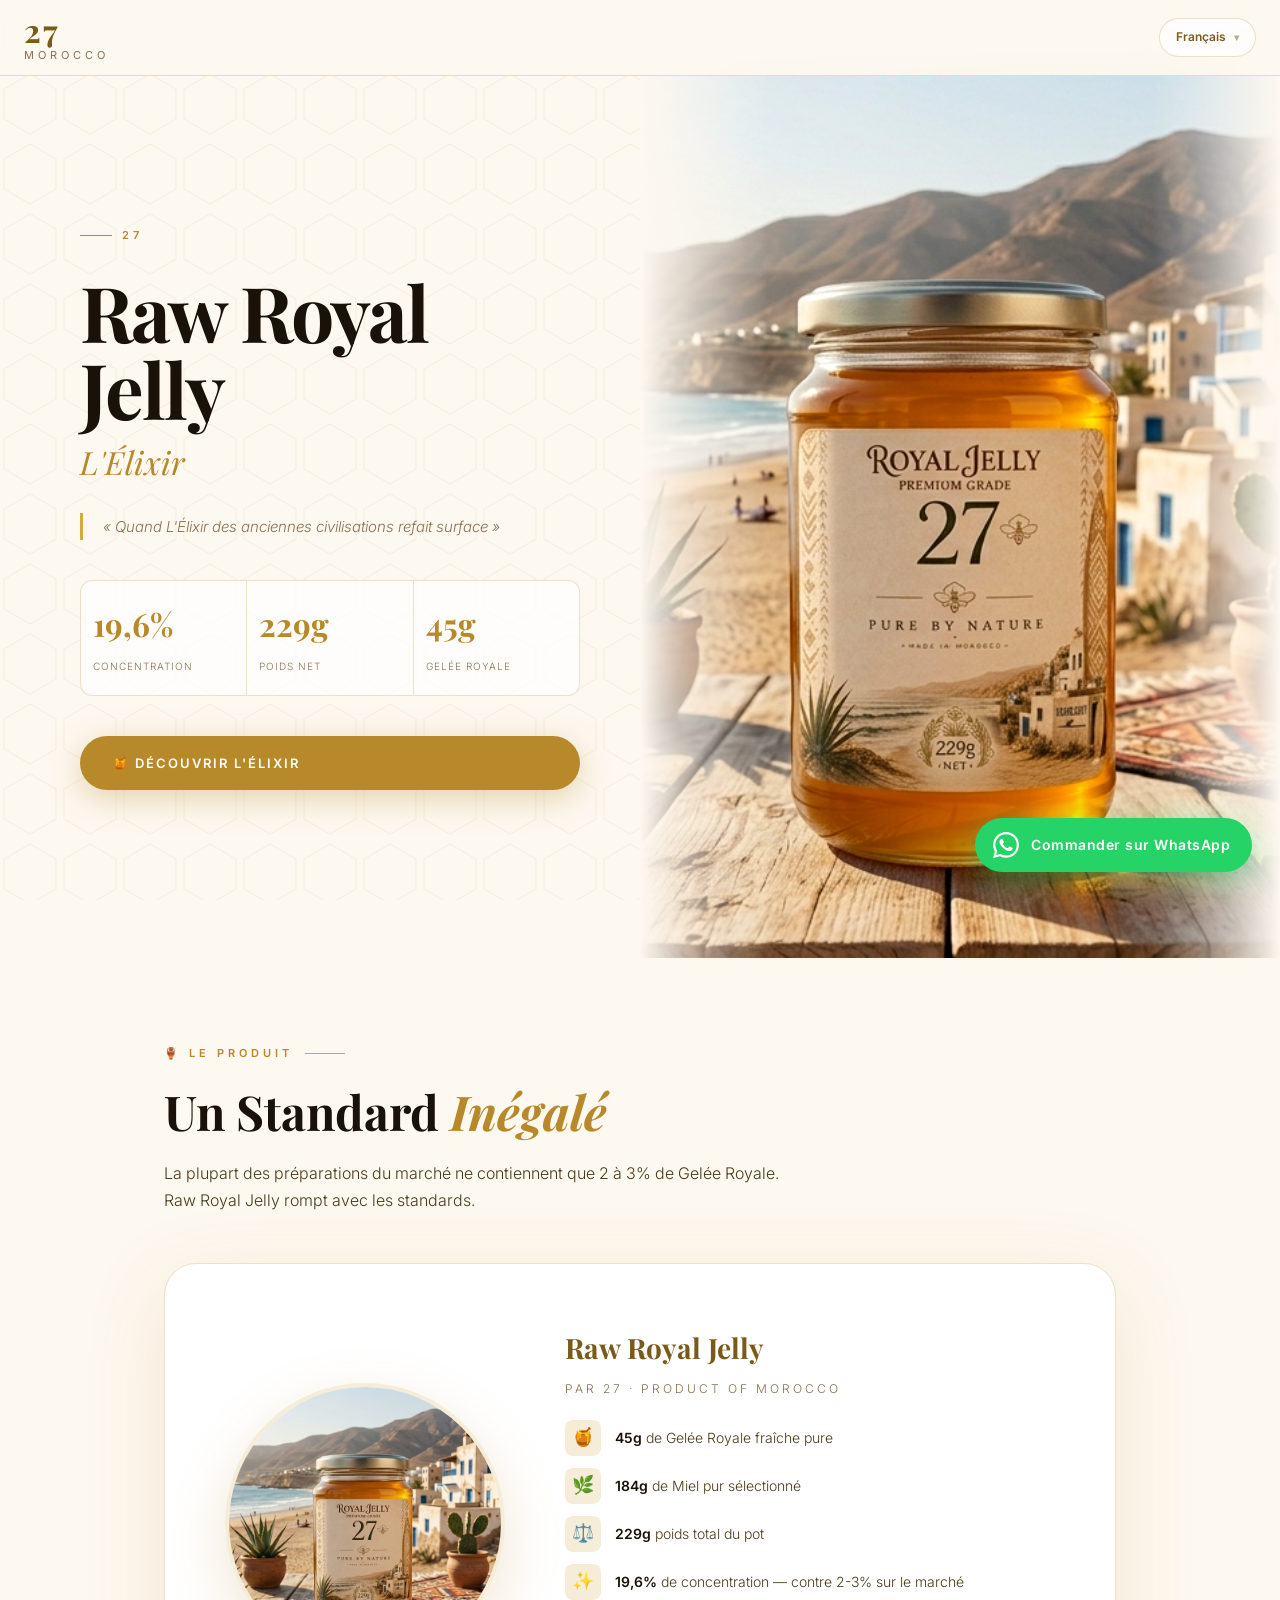
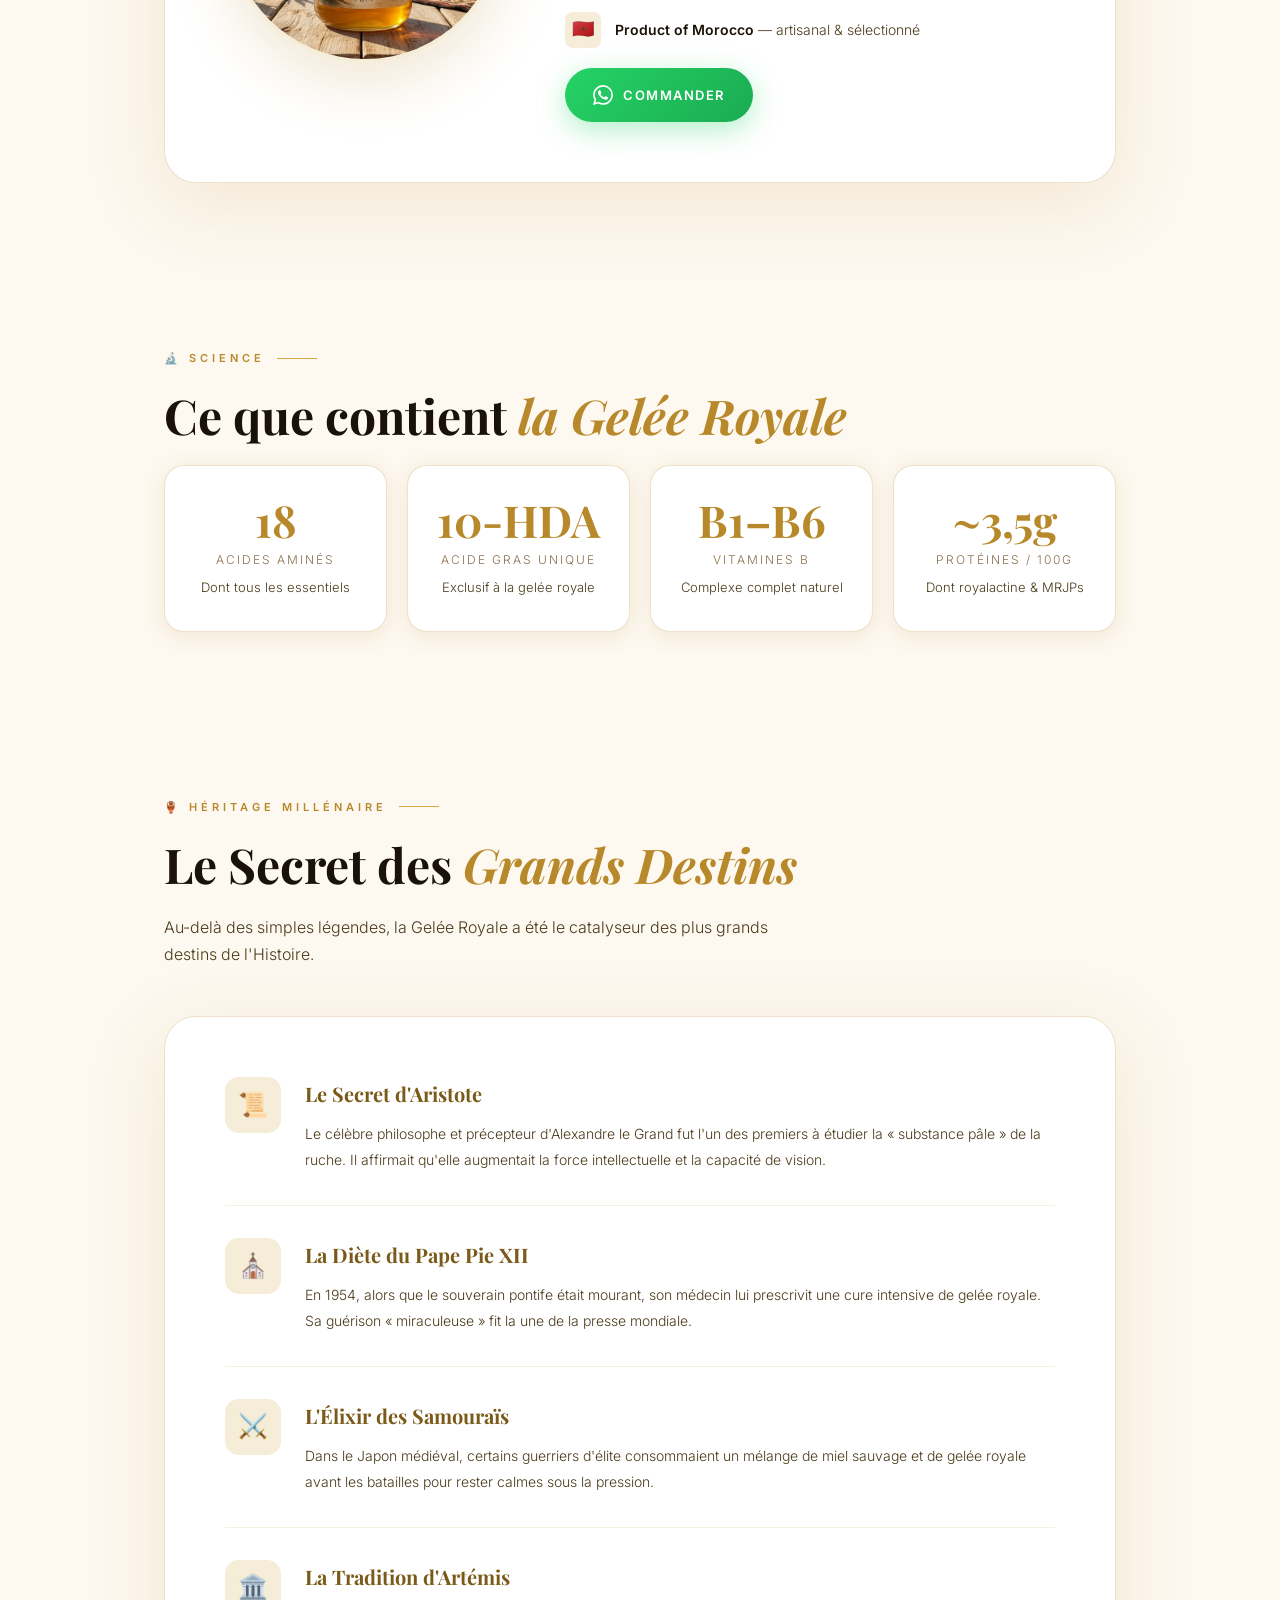
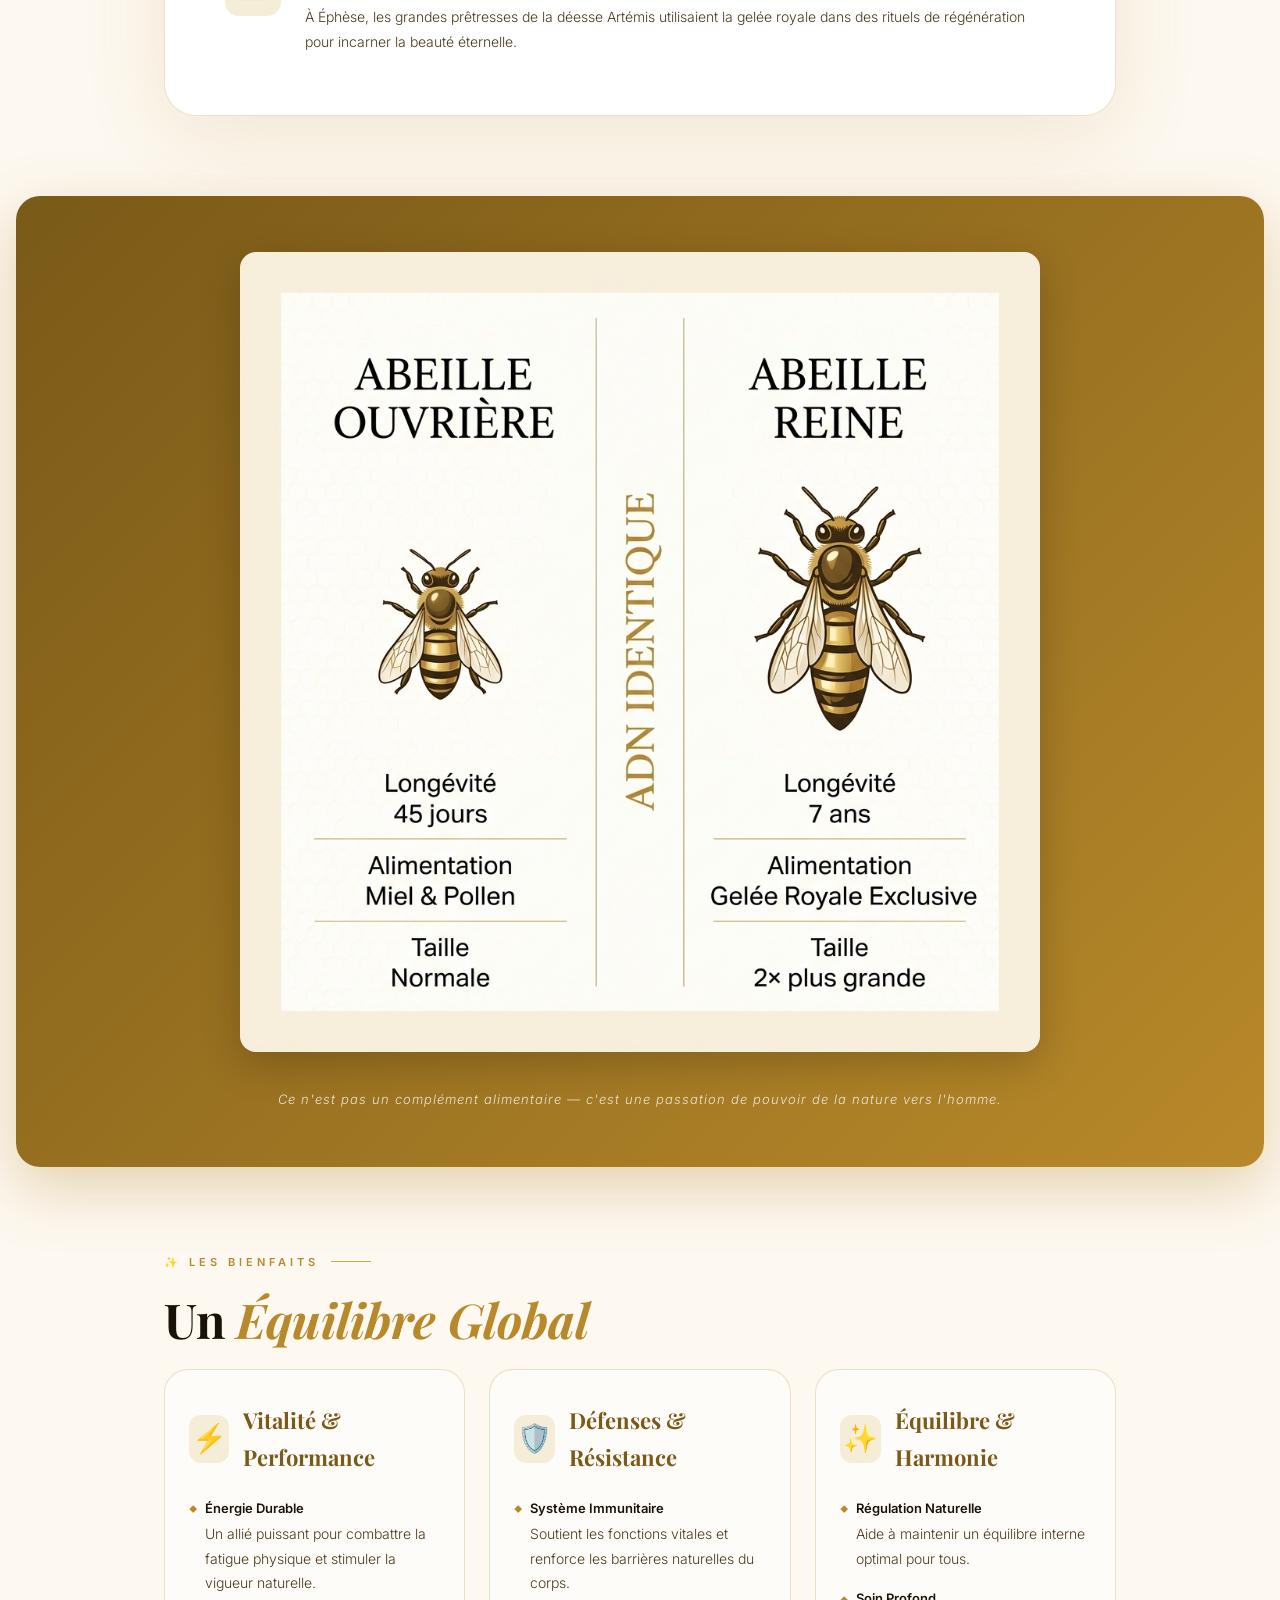
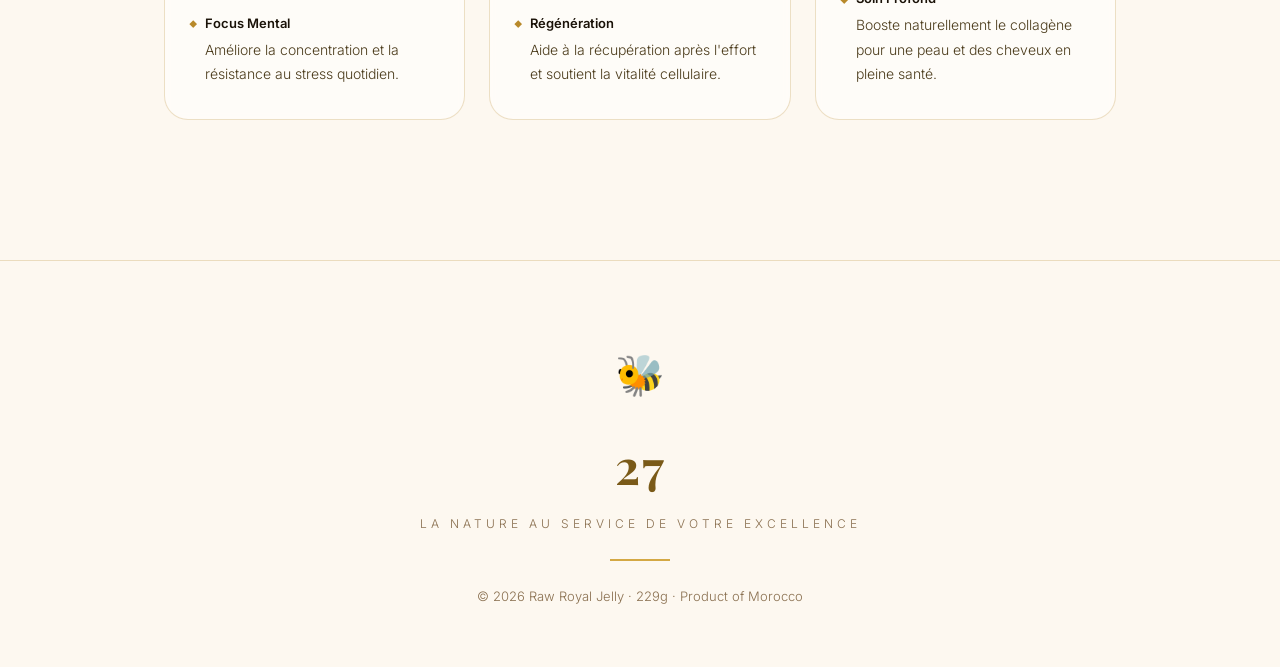
==== commit 58e96115: "final02" ====
--- a/index.html
+++ b/index.html
@@ -3,8 +3,8 @@
 <head>
   <meta charset="UTF-8"/>
   <meta name="viewport" content="width=device-width,initial-scale=1.0"/>
-  <title>Royal Jelly 27 — L'Élixir | 27</title>
-  <meta name="description" content="Royal Jelly 27 par 27 — 19,6% de Gelée Royale pure. L'élixir des anciennes civilisations. Produit du Maroc."/>
+  <title>Raw Royal Jelly — L'Élixir | 27</title>
+  <meta name="description" content="Raw Royal Jelly par 27 — 19,6% de Gelée Royale pure. L'élixir des anciennes civilisations. Produit du Maroc."/>
   <link href="https://fonts.googleapis.com/css2?family=Playfair+Display:ital,wght@0,400;0,600;0,700;1,400;1,600&family=Inter:wght@300;400;500;600&display=swap" rel="stylesheet"/>
   <style>
     *,*::before,*::after{box-sizing:border-box;margin:0;padding:0}
@@ -45,10 +45,11 @@
     @media(max-width:480px){nav{padding:12px 16px}}
     .nav-logo{
       font-family:'Playfair Display',serif;
-      font-size:15px;font-weight:700;letter-spacing:3px;
+      font-size:32px;font-weight:700;letter-spacing:2px;
       color:var(--gold-dark);text-transform:uppercase;text-decoration:none;
-    }
-    .nav-logo span{display:block;font-size:10px;font-weight:400;letter-spacing:4px;color:var(--text-light);font-family:'Inter',sans-serif}
+      line-height: 1;
+    }
+    .nav-logo span{display:block;font-size:11px;font-weight:400;letter-spacing:4px;color:var(--text-light);font-family:'Inter',sans-serif;margin-top: 4px}
     .nav-badge{
       background:var(--gold);color:#fff;
       font-size:11px;font-weight:600;letter-spacing:2px;text-transform:uppercase;
@@ -349,7 +350,7 @@
     .footer-bee{font-size:40px;display:block;margin-bottom:16px}
     .footer-brand{
       font-family:'Playfair Display',serif;
-      font-size:28px;font-weight:700;letter-spacing:2px;color:var(--gold-dark);
+      font-size:48px;font-weight:700;letter-spacing:2px;color:var(--gold-dark);
     }
     .footer-sub{font-size:12px;letter-spacing:4px;text-transform:uppercase;color:var(--text-light);margin-top:8px}
     .footer-line{width:60px;height:2px;background:var(--gold-light);margin:24px auto}
@@ -439,7 +440,7 @@
   <div class="hero">
     <div class="hero-left reveal">
       <span class="hero-eyebrow" data-t="hero-eyebrow">27</span>
-      <h1 class="hero-title">Royal Jelly 27</h1>
+      <h1 class="hero-title">Raw Royal Jelly</h1>
       <p class="hero-subtitle" data-t="hero-subtitle">L'Élixir</p>
       <p class="hero-quote" data-t="hero-quote">« Quand L'Élixir des anciennes civilisations refait surface »</p>
       <div class="stats-row">
@@ -459,7 +460,7 @@
       <a href="#product" class="btn-cta" data-t="hero-btn">🍯 Découvrir l'Élixir</a>
     </div>
     <div class="hero-right">
-      <img src="royal-jelly-photo.jpg" alt="Royal Jelly 27 — 27, 229g, Product of Morocco"/>
+      <img src="royal-jelly-photo.jpg" alt="Raw Royal Jelly — 27, 229g, Product of Morocco"/>
     </div>
   </div>
 
@@ -467,11 +468,11 @@
   <section class="section reveal" id="product">
     <span class="section-label" data-t="section-product">🏺 Le Produit</span>
     <h2 data-t="product-title">Un Standard <em>Inégalé</em></h2>
-    <p class="section-intro" data-t="product-intro">La plupart des préparations du marché ne contiennent que 2 à 3% de Gelée Royale. Royal Jelly 27 rompt avec les standards.</p>
+    <p class="section-intro" data-t="product-intro">La plupart des préparations du marché ne contiennent que 2 à 3% de Gelée Royale. Raw Royal Jelly rompt avec les standards.</p>
     <div class="label-showcase">
-      <img src="royal-jelly-photo.jpg" alt="Royal Jelly 27 — 27, Product of Morocco" class="label-jar" style="object-position:center 30%;"/>
+      <img src="royal-jelly-photo.jpg" alt="Raw Royal Jelly — 27, Product of Morocco" class="label-jar" style="object-position:center 30%;"/>
       <div class="label-info">
-        <h3>Royal Jelly 27</h3>
+        <h3>Raw Royal Jelly</h3>
         <p class="li-sub" data-t="label-sub">Par 27 · Product of Morocco</p>
         <div class="label-facts">
           <div class="lf-row"><span class="lf-icon">🍯</span><span data-t="fact-1"><strong>45g</strong> de Gelée Royale fraîche pure</span></div>
@@ -594,7 +595,7 @@
     <p class="footer-brand">27</p>
     <p class="footer-sub" data-t="footer-sub">La Nature au service de votre excellence</p>
     <div class="footer-line"></div>
-    <p class="footer-note" data-t="footer-note">© 2026 Royal Jelly 27 · 229g · Product of Morocco</p>
+    <p class="footer-note" data-t="footer-note">© 2026 Raw Royal Jelly · 229g · Product of Morocco</p>
   </footer>
 
 </main>
@@ -634,7 +635,7 @@
       "hero-btn": "🍯 Découvrir l'Élixir",
       "section-product": "🏺 Le Produit",
       "product-title": "Un Standard Inégalé",
-      "product-intro": "La plupart des préparations du marché ne contiennent que 2 à 3% de Gelée Royale. Royal Jelly 27 rompt avec les standards.",
+      "product-intro": "La plupart des préparations du marché ne contiennent que 2 à 3% de Gelée Royale. Raw Royal Jelly rompt avec les standards.",
       "label-sub": "Par 27 · Product of Morocco",
       "fact-1": "<strong>45g</strong> de Gelée Royale fraîche pure",
       "fact-2": "<strong>184g</strong> de Miel pur sélectionné",
@@ -667,7 +668,7 @@
       "b3-l1": "<strong>Régulation Naturelle</strong>Aide à maintenir un équilibre interne optimal.",
       "b3-l2": "<strong>Soin Profond</strong>Booste naturellement le collagène.",
       "footer-sub": "La Nature au service de votre excellence",
-      "footer-note": "© 2026 Royal Jelly 27 · 229g · Product of Morocco",
+      "footer-note": "© 2026 Raw Royal Jelly · 229g · Product of Morocco",
       "wa-order": "Commander sur WhatsApp"
     },
     en: {
@@ -681,7 +682,7 @@
       "hero-btn": "🍯 Discover the Elixir",
       "section-product": "🏺 The Product",
       "product-title": "An Unmatched Standard",
-      "product-intro": "Most preparations on the market contain only 2 to 3% Royal Jelly. Royal Jelly 27 breaks the standards.",
+      "product-intro": "Most preparations on the market contain only 2 to 3% Royal Jelly. Raw Royal Jelly breaks the standards.",
       "label-sub": "By 27 · Product of Morocco",
       "fact-1": "<strong>45g</strong> of pure fresh Royal Jelly",
       "fact-2": "<strong>184g</strong> of selected pure Honey",
@@ -714,7 +715,7 @@
       "b3-l1": "<strong>Natural Regulation</strong>Helps maintain optimal internal balance.",
       "b3-l2": "<strong>Deep Care</strong>Naturally boosts collagen.",
       "footer-sub": "Nature at the service of your excellence",
-      "footer-note": "© 2026 Royal Jelly 27 · 229g · Product of Morocco",
+      "footer-note": "© 2026 Raw Royal Jelly · 229g · Product of Morocco",
       "wa-order": "Order on WhatsApp"
     },
     es: {
@@ -728,7 +729,7 @@
       "hero-btn": "🍯 Descubre el Elixir",
       "section-product": "🏺 El Producto",
       "product-title": "Un Estándar Incomparable",
-      "product-intro": "La mayoría de las preparaciones contienen solo un 2 a 3% de Jalea Real. Royal Jelly 27 rompe los estándares.",
+      "product-intro": "La mayoría de las preparaciones contienen solo un 2 a 3% de Jalea Real. Raw Royal Jelly rompe los estándares.",
       "label-sub": "Por 27 · Marruecos",
       "fact-1": "<strong>45g</strong> de Jalea Real fresca pura",
       "fact-2": "<strong>184g</strong> de Miel pura seleccionada",
@@ -761,7 +762,7 @@
       "b3-l1": "<strong>Regulación Natural</strong>Mantiene un equilibrio interno óptimo.",
       "b3-l2": "<strong>Cuidado Profundo</strong>Aumenta naturalmente el colágeno.",
       "footer-sub": "La naturaleza al servicio de su excelencia",
-      "footer-note": "© 2026 Royal Jelly 27 · 229g · Marruecos",
+      "footer-note": "© 2026 Raw Royal Jelly · 229g · Marruecos",
       "wa-order": "Pedir por WhatsApp"
     },
     de: {
@@ -775,7 +776,7 @@
       "hero-btn": "🍯 Das Elixier entdecken",
       "section-product": "🏺 Das Produkt",
       "product-title": "Ein unübertroffener Standard",
-      "product-intro": "Die meisten Präparate enthalten nur 2 bis 3% Gelee Royale. Royal Jelly 27 bricht mit den Standards.",
+      "product-intro": "Die meisten Präparate enthalten nur 2 bis 3% Gelee Royale. Raw Royal Jelly bricht mit den Standards.",
       "label-sub": "Von 27 · Marokko",
       "fact-1": "<strong>45g</strong> reines frisches Gelee Royale",
       "fact-2": "<strong>184g</strong> reiner Honig",
@@ -808,7 +809,7 @@
       "b3-l1": "<strong>Regulierung</strong>Inneres Gleichgewicht.",
       "b3-l2": "<strong>Pflege</strong>Fördert Kollagen.",
       "footer-sub": "Natur im Dienste Ihrer Eszellenz",
-      "footer-note": "© 2026 Royal Jelly 27 · 229g",
+      "footer-note": "© 2026 Raw Royal Jelly · 229g",
       "wa-order": "Per WhatsApp bestellen"
     },
     ar: {
